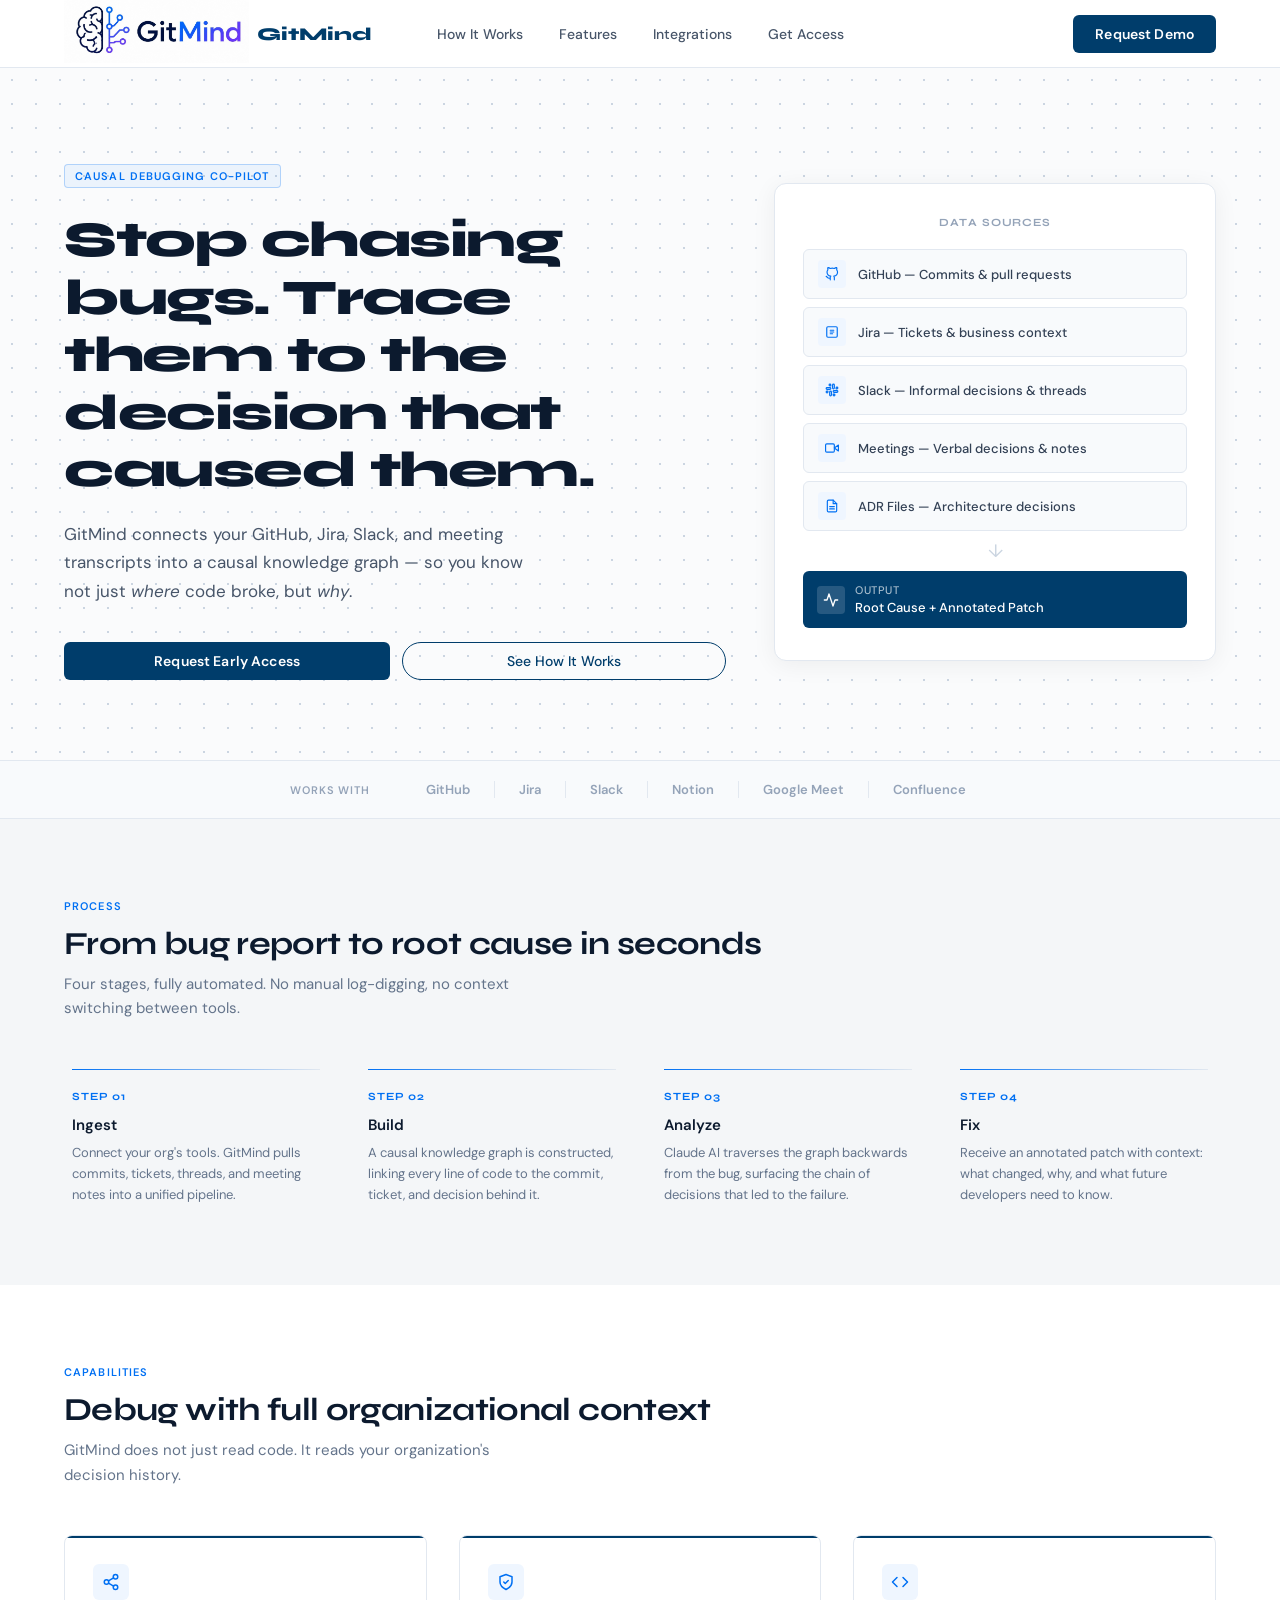
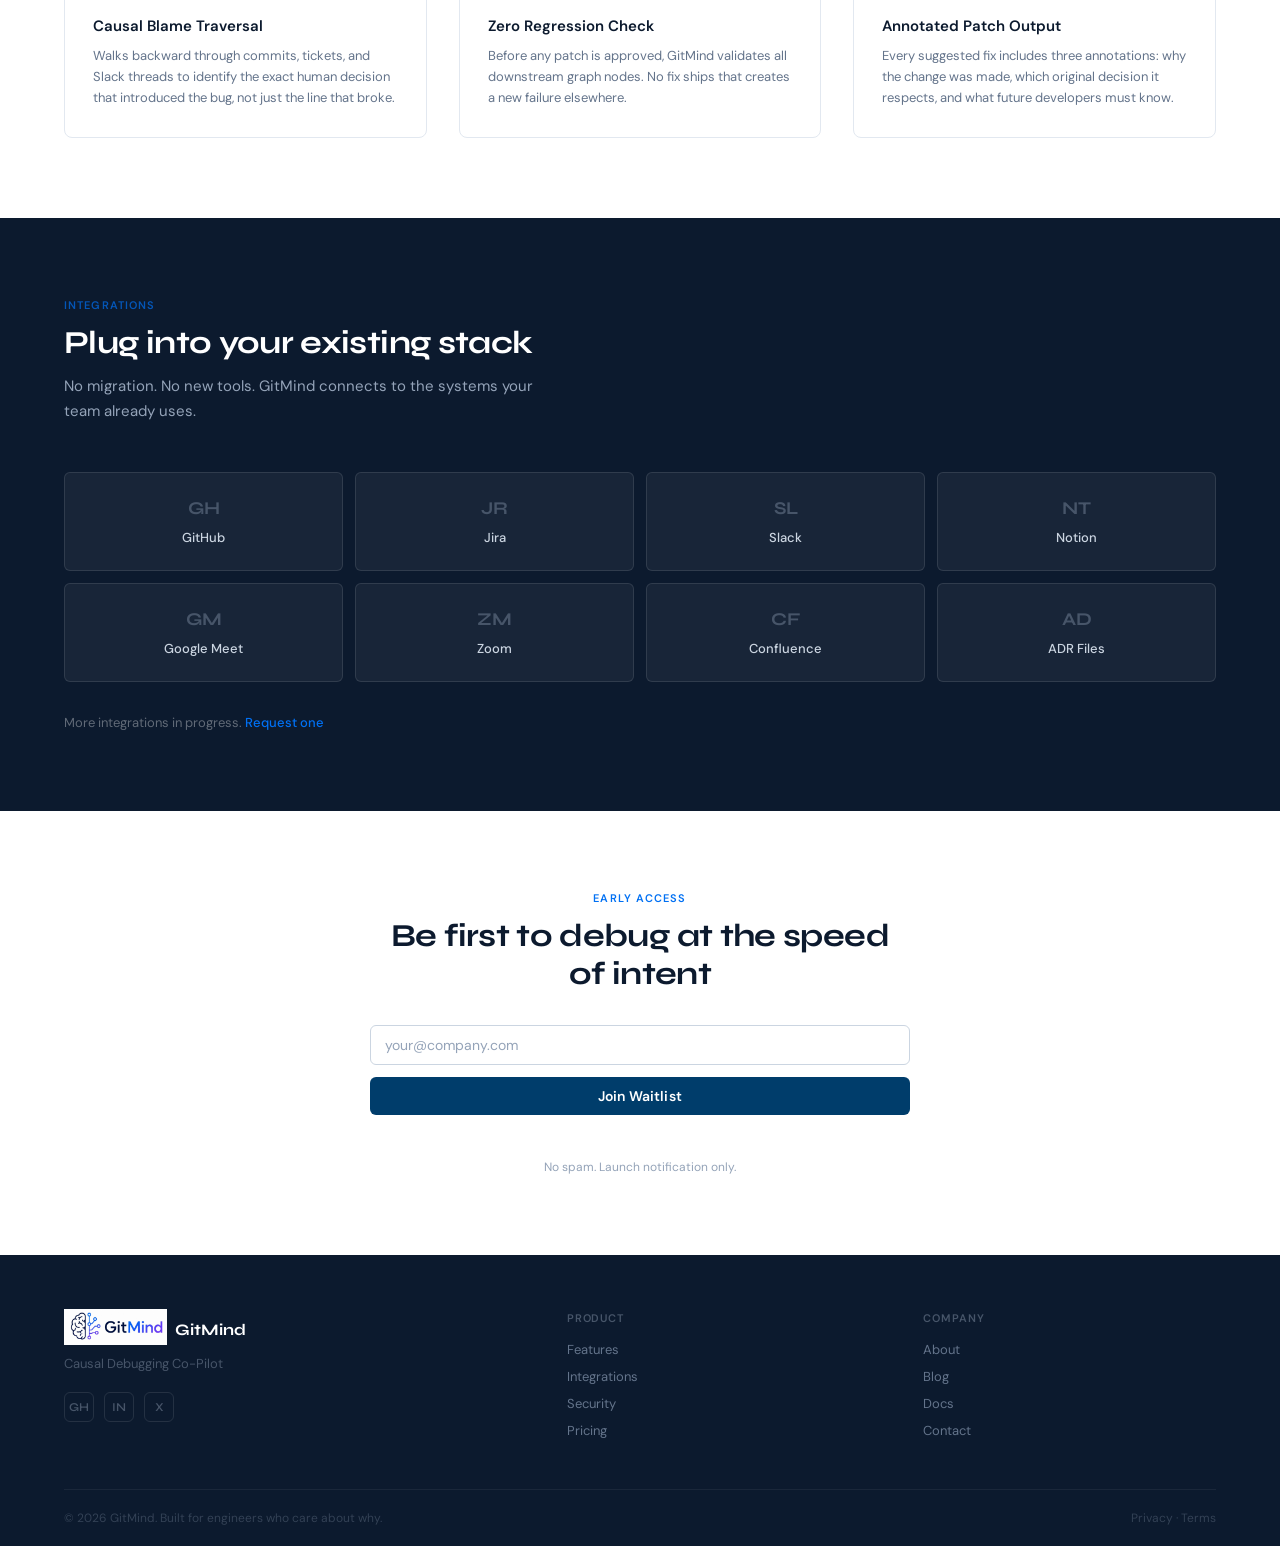
==== frontend/index.html @ b4ca3ef1 "Initial commit of new folder" ====
<!DOCTYPE html>
<html lang="en">
<head>
<meta charset="UTF-8">
<meta name="viewport" content="width=device-width, initial-scale=1.0">
<title>GitMind</title>
<link rel="icon" type="image/jpeg" href="assets/GitMind_favicon.jpeg">
<link rel="stylesheet" href="style.css">
</head>
<body>

<!-- NAVBAR -->
<div class="gm-nav">
  <div class="gm-nav-brand"><img src="assets/GitMind_logo.jpeg" class="gm-logo-img" alt="GitMind">GitMind</div>
  <ul class="gm-nav-links">
    <li><a href="#how-it-works">How It Works</a></li>
    <li><a href="#features">Features</a></li>
    <li><a href="#integrations">Integrations</a></li>
    <li><a href="#get-access">Get Access</a></li>
  </ul>
  <div class="gm-nav-cta">
    <a href="demo.html" class="gm-btn">Request Demo</a>
  </div>
</div>

<!-- HERO -->
<div class="gm-hero">
  <div class="gm-hero-grid">
    <div class="gm-hero-left">
      <div class="gm-tag">Causal Debugging Co-Pilot</div>
      <h1 class="gm-h1">Stop chasing bugs. Trace them to the decision that caused them.</h1>
      <p class="gm-hero-sub">GitMind connects your GitHub, Jira, Slack, and meeting transcripts into a causal knowledge graph &mdash; so you know not just <em>where</em> code broke, but <em>why</em>.</p>
      <div class="gm-hero-btn-row">
        <button class="gm-btn gm-hero-btn" id="heroAccessBtn">Request Early Access</button>
        <button class="gm-btn-outline gm-hero-btn" id="heroHiwBtn">See How It Works</button>
      </div>
    </div>
    <div class="gm-hero-right">
      <div class="gm-diagram">
        <div class="gm-diagram-title">Data Sources</div>
        <div class="gm-node"><div class="gm-node-dot">
          <svg width="14" height="14" viewBox="0 0 24 24" fill="none" stroke="#0070F3" stroke-width="2" stroke-linecap="round" stroke-linejoin="round"><path d="M9 19c-5 1.5-5-2.5-7-3m14 6v-3.87a3.37 3.37 0 0 0-.94-2.61c3.14-.35 6.44-1.54 6.44-7A5.44 5.44 0 0 0 20 4.77 5.07 5.07 0 0 0 19.91 1S18.73.65 16 2.48a13.38 13.38 0 0 0-7 0C6.27.65 5.09 1 5.09 1A5.07 5.07 0 0 0 5 4.77a5.44 5.44 0 0 0-1.5 3.78c0 5.42 3.3 6.61 6.44 7A3.37 3.37 0 0 0 9 18.13V22"/></svg>
        </div>GitHub &mdash; Commits &amp; pull requests</div>
        <div class="gm-node"><div class="gm-node-dot">
          <svg width="14" height="14" viewBox="0 0 24 24" fill="none" stroke="#0070F3" stroke-width="2" stroke-linecap="round" stroke-linejoin="round"><rect x="3" y="3" width="18" height="18" rx="2"/><path d="M9 9h6M9 12h6M9 15h4"/></svg>
        </div>Jira &mdash; Tickets &amp; business context</div>
        <div class="gm-node"><div class="gm-node-dot">
          <svg width="14" height="14" viewBox="0 0 24 24" fill="none" stroke="#0070F3" stroke-width="2" stroke-linecap="round" stroke-linejoin="round"><path d="M14.5 10c-.83 0-1.5-.67-1.5-1.5v-5c0-.83.67-1.5 1.5-1.5s1.5.67 1.5 1.5v5c0 .83-.67 1.5-1.5 1.5z"/><path d="M20.5 10H19V8.5c0-.83.67-1.5 1.5-1.5s1.5.67 1.5 1.5-.67 1.5-1.5 1.5z"/><path d="M9.5 14c.83 0 1.5.67 1.5 1.5v5c0 .83-.67 1.5-1.5 1.5S8 21.33 8 20.5v-5c0-.83.67-1.5 1.5-1.5z"/><path d="M3.5 14H5v1.5c0 .83-.67 1.5-1.5 1.5S2 16.33 2 15.5 2.67 14 3.5 14z"/><path d="M14 14.5c0-.83.67-1.5 1.5-1.5h5c.83 0 1.5.67 1.5 1.5s-.67 1.5-1.5 1.5h-5c-.83 0-1.5-.67-1.5-1.5z"/><path d="M15.5 19H14v1.5c0 .83.67 1.5 1.5 1.5s1.5-.67 1.5-1.5-.67-1.5-1.5-1.5z"/><path d="M10 9.5C10 8.67 9.33 8 8.5 8h-5C2.67 8 2 8.67 2 9.5S2.67 11 3.5 11h5c.83 0 1.5-.67 1.5-1.5z"/><path d="M8.5 5H10V3.5C10 2.67 9.33 2 8.5 2S7 2.67 7 3.5 7.67 5 8.5 5z"/></svg>
        </div>Slack &mdash; Informal decisions &amp; threads</div>
        <div class="gm-node"><div class="gm-node-dot">
          <svg width="14" height="14" viewBox="0 0 24 24" fill="none" stroke="#0070F3" stroke-width="2" stroke-linecap="round" stroke-linejoin="round"><polygon points="23 7 16 12 23 17 23 7"/><rect x="1" y="5" width="15" height="14" rx="2"/></svg>
        </div>Meetings &mdash; Verbal decisions &amp; notes</div>
        <div class="gm-node"><div class="gm-node-dot">
          <svg width="14" height="14" viewBox="0 0 24 24" fill="none" stroke="#0070F3" stroke-width="2" stroke-linecap="round" stroke-linejoin="round"><path d="M14 2H6a2 2 0 0 0-2 2v16a2 2 0 0 0 2 2h12a2 2 0 0 0 2-2V8z"/><polyline points="14 2 14 8 20 8"/><line x1="16" y1="13" x2="8" y2="13"/><line x1="16" y1="17" x2="8" y2="17"/></svg>
        </div>ADR Files &mdash; Architecture decisions</div>
        <div class="gm-diagram-arrow">&#8595;</div>
        <div class="gm-diagram-output">
          <div class="gm-output-icon-box">
            <svg width="16" height="16" viewBox="0 0 24 24" fill="none" stroke="#FFFFFF" stroke-width="2" stroke-linecap="round" stroke-linejoin="round"><polyline points="22 12 18 12 15 21 9 3 6 12 2 12"/></svg>
          </div>
          <div><div class="gm-output-sub">Output</div>Root Cause + Annotated Patch</div>
        </div>
      </div>
    </div>
  </div>
</div>

<!-- TRUST BAR -->
<div class="gm-trust">
  <span class="gm-trust-label">Works with</span>
  <span class="gm-trust-item">GitHub</span>
  <span class="gm-trust-item">Jira</span>
  <span class="gm-trust-item">Slack</span>
  <span class="gm-trust-item">Notion</span>
  <span class="gm-trust-item">Google Meet</span>
  <span class="gm-trust-item">Confluence</span>
</div>

<!-- HOW IT WORKS -->
<div id="how-it-works" class="gm-section gm-section-grey">
  <span class="gm-section-label">Process</span>
  <h2 class="gm-h2">From bug report to root cause in seconds</h2>
  <p class="gm-section-sub">Four stages, fully automated. No manual log-digging, no context switching between tools.</p>
  <div class="gm-steps-grid">
    <div class="gm-step-col">
      <div class="gm-step-line"></div>
      <div class="gm-step-num">STEP 01</div>
      <div class="gm-step-title">Ingest</div>
      <p class="gm-step-desc">Connect your org's tools. GitMind pulls commits, tickets, threads, and meeting notes into a unified pipeline.</p>
    </div>
    <div class="gm-step-col">
      <div class="gm-step-line"></div>
      <div class="gm-step-num">STEP 02</div>
      <div class="gm-step-title">Build</div>
      <p class="gm-step-desc">A causal knowledge graph is constructed, linking every line of code to the commit, ticket, and decision behind it.</p>
    </div>
    <div class="gm-step-col">
      <div class="gm-step-line"></div>
      <div class="gm-step-num">STEP 03</div>
      <div class="gm-step-title">Analyze</div>
      <p class="gm-step-desc">Claude AI traverses the graph backwards from the bug, surfacing the chain of decisions that led to the failure.</p>
    </div>
    <div class="gm-step-col">
      <div class="gm-step-line"></div>
      <div class="gm-step-num">STEP 04</div>
      <div class="gm-step-title">Fix</div>
      <p class="gm-step-desc">Receive an annotated patch with context: what changed, why, and what future developers need to know.</p>
    </div>
  </div>
</div>

<!-- FEATURES -->
<div id="features" class="gm-section">
  <span class="gm-section-label">Capabilities</span>
  <h2 class="gm-h2">Debug with full organizational context</h2>
  <p class="gm-section-sub">GitMind does not just read code. It reads your organization's decision history.</p>
  <div class="gm-features-grid">
    <div class="gm-card">
      <div class="gm-card-icon">
        <svg width="18" height="18" viewBox="0 0 24 24" fill="none" stroke="#0070F3" stroke-width="2" stroke-linecap="round" stroke-linejoin="round"><circle cx="18" cy="5" r="3"/><circle cx="6" cy="12" r="3"/><circle cx="18" cy="19" r="3"/><line x1="8.59" y1="13.51" x2="15.42" y2="17.49"/><line x1="15.41" y1="6.51" x2="8.59" y2="10.49"/></svg>
      </div>
      <div class="gm-card-title">Causal Blame Traversal</div>
      <p class="gm-card-desc">Walks backward through commits, tickets, and Slack threads to identify the exact human decision that introduced the bug, not just the line that broke.</p>
    </div>
    <div class="gm-card">
      <div class="gm-card-icon">
        <svg width="18" height="18" viewBox="0 0 24 24" fill="none" stroke="#0070F3" stroke-width="2" stroke-linecap="round" stroke-linejoin="round"><path d="M12 22s8-4 8-10V5l-8-3-8 3v7c0 6 8 10 8 10z"/><polyline points="9 12 11 14 15 10"/></svg>
      </div>
      <div class="gm-card-title">Zero Regression Check</div>
      <p class="gm-card-desc">Before any patch is approved, GitMind validates all downstream graph nodes. No fix ships that creates a new failure elsewhere.</p>
    </div>
    <div class="gm-card">
      <div class="gm-card-icon">
        <svg width="18" height="18" viewBox="0 0 24 24" fill="none" stroke="#0070F3" stroke-width="2" stroke-linecap="round" stroke-linejoin="round"><polyline points="16 18 22 12 16 6"/><polyline points="8 6 2 12 8 18"/></svg>
      </div>
      <div class="gm-card-title">Annotated Patch Output</div>
      <p class="gm-card-desc">Every suggested fix includes three annotations: why the change was made, which original decision it respects, and what future developers must know.</p>
    </div>
  </div>
</div>

<!-- INTEGRATIONS -->
<div id="integrations" class="gm-integrations">
  <span class="gm-integrations-label">Integrations</span>
  <h2 class="gm-integrations-h2">Plug into your existing stack</h2>
  <p class="gm-integrations-sub">No migration. No new tools. GitMind connects to the systems your team already uses.</p>
  <div class="gm-integrations-grid">
    <div class="gm-int-item"><div class="gm-int-abbr">GH</div>GitHub</div>
    <div class="gm-int-item"><div class="gm-int-abbr">JR</div>Jira</div>
    <div class="gm-int-item"><div class="gm-int-abbr">SL</div>Slack</div>
    <div class="gm-int-item"><div class="gm-int-abbr">NT</div>Notion</div>
    <div class="gm-int-item"><div class="gm-int-abbr">GM</div>Google Meet</div>
    <div class="gm-int-item"><div class="gm-int-abbr">ZM</div>Zoom</div>
    <div class="gm-int-item"><div class="gm-int-abbr">CF</div>Confluence</div>
    <div class="gm-int-item"><div class="gm-int-abbr">AD</div>ADR Files</div>
  </div>
  <p class="gm-integrations-more">More integrations in progress. <span class="gm-integrations-request">Request one</span></p>
</div>

<!-- WAITLIST -->
<div id="get-access" class="gm-section">
  <div class="gm-waitlist-wrap">
    <span class="gm-section-label gm-center">Early Access</span>
    <h2 class="gm-h2 gm-center gm-h2-waitlist">Be first to debug at the speed of intent</h2>

    <form id="waitlistForm" class="gm-waitlist-form" autocomplete="off">
      <input type="text" id="emailInput" class="gm-text-input" placeholder="your@company.com" aria-label="Work email address">
      <button type="submit" class="gm-btn gm-btn-full" id="joinBtn">Join Waitlist</button>
    </form>
    <div id="formMsg" class="gm-form-msg" role="status"></div>
    <p id="waitlistCount" class="gm-waitlist-count"></p>
    <p class="gm-no-spam">No spam. Launch notification only.</p>
  </div>
</div>

<!-- FOOTER -->
<div class="gm-footer">
  <div class="gm-footer-grid">
    <div>
      <div class="gm-footer-brand"><img src="assets/GitMind_logo.jpeg" class="gm-logo-img-sm" alt="GitMind">GitMind</div>
      <div class="gm-footer-tagline">Causal Debugging Co-Pilot</div>
      <div class="gm-footer-socials">
        <div class="gm-footer-social">GH</div>
        <div class="gm-footer-social">IN</div>
        <div class="gm-footer-social">X</div>
      </div>
    </div>
    <div>
      <div class="gm-footer-col-label">Product</div>
      <span class="gm-footer-link">Features</span>
      <span class="gm-footer-link">Integrations</span>
      <span class="gm-footer-link">Security</span>
      <span class="gm-footer-link">Pricing</span>
    </div>
    <div>
      <div class="gm-footer-col-label">Company</div>
      <span class="gm-footer-link">About</span>
      <span class="gm-footer-link">Blog</span>
      <span class="gm-footer-link">Docs</span>
      <span class="gm-footer-link">Contact</span>
    </div>
  </div>
  <div class="gm-footer-bottom">
    <span>&#169; 2026 GitMind. Built for engineers who care about why.</span>
    <span>Privacy &middot; Terms</span>
  </div>
</div>

<script src="config.js"></script>
<script src="app.js"></script>
</body>
</html>
---- frontend/style.css ----
@import url('https://fonts.googleapis.com/css2?family=DM+Sans:ital,wght@0,400;0,500;0,600;0,700;1,400&family=Syne:wght@700;800&family=JetBrains+Mono:wght@400;500&display=swap');

*, *::before, *::after { box-sizing: border-box; margin: 0; padding: 0; }
html { scroll-behavior: smooth; }
html, body { font-family: 'DM Sans', sans-serif; background: #FFFFFF; color: #0F172A; }

.gm-logo-img { height: 3.5em; vertical-align: middle; transform: translateY(-2px); }
.gm-logo-img-sm { height: 2.2em; vertical-align: middle; transform: translateY(-2px); }

/* Navbar */
.gm-nav {
position: fixed; top: 0; left: 0; right: 0; height: 68px;
background: rgba(255,255,255,0.97); backdrop-filter: blur(8px);
border-bottom: 1px solid #E2E8F0; z-index: 999;
display: flex; align-items: center; padding: 0 64px;
}
.gm-nav-brand {
font-family: 'Syne', sans-serif; font-size: 18px; font-weight: 800;
color: #003D6B; display: flex; align-items: center; gap: 8px;
}
.gm-nav-dot {
width: 8px; height: 8px; border-radius: 50%;
background: #0070F3; flex-shrink: 0;
}
.gm-nav-links {
position: absolute; left: 50%; transform: translateX(-50%);
display: flex; gap: 36px; list-style: none;
}
.gm-nav-links a {
color: #475569; font-size: 14px; font-weight: 500;
text-decoration: none; transition: color 0.15s; cursor: pointer;
}
.gm-nav-links a:hover { color: #003D6B; }
.gm-nav-cta { position: absolute; right: 64px; }
.gm-nav-badge {
font-size: 11px; font-weight: 600; letter-spacing: 0.06em; text-transform: uppercase;
color: #0070F3; border: 1px solid rgba(0,112,243,0.25); background: rgba(0,112,243,0.06);
border-radius: 4px; padding: 3px 8px; margin-left: 10px;
}

.gm-btn {
background: #003D6B; color: #FFFFFF; border: none; border-radius: 6px;
padding: 10px 22px; font-family: 'DM Sans', sans-serif;
font-size: 14px; font-weight: 600; cursor: pointer;
transition: background 0.15s, transform 0.15s; display: inline-block;
text-decoration: none; letter-spacing: 0.01em;
}
.gm-btn:hover { background: #002855; transform: translateY(-1px); }
.gm-btn-outline {
background: transparent; color: #003D6B; border: 1.5px solid #003D6B;
border-radius: 50px; padding: 9px 20px; font-family: 'DM Sans', sans-serif;
font-size: 14px; font-weight: 500; cursor: pointer;
transition: all 0.15s; display: inline-block;
}
.gm-btn-outline:hover { background: #003D6B; color: #FFFFFF; }
.gm-btn-full { width: 100%; text-align: center; }

/* Back button (demo page) */
.gm-back-btn {
  position: fixed; top: 14px; right: 64px; z-index: 1000;
  background: #003D6B; color: #FFFFFF; font-size: 14px; font-weight: 600;
  text-decoration: none; border: 2px solid #003D6B;
  border-radius: 8px; padding: 8px 22px;
  transition: all 0.15s; display: inline-flex; align-items: center;
  font-family: 'DM Sans', sans-serif;
  white-space: nowrap; box-shadow: 0 2px 8px rgba(0,61,107,0.2);
  letter-spacing: 0.01em;
}
.gm-back-btn:hover { background: #002855; border-color: #002855; transform: translateY(-1px); }

/* Text input (shared look) */
.gm-text-input, .stTextInput-like {
border: 1.5px solid #CBD5E1; border-radius: 6px;
padding: 10px 14px; font-family: 'DM Sans', sans-serif;
font-size: 14px; background: #FFFFFF;
color: #0F172A; transition: border-color 0.15s, box-shadow 0.15s;
outline: none;
}
.gm-text-input:focus {
border-color: #0070F3;
box-shadow: 0 0 0 3px rgba(0,112,243,0.12);
}
.gm-text-input::placeholder { color: #94A3B8; }

/* Tag */
.gm-tag {
display: inline-block; font-size: 11px; font-weight: 600;
letter-spacing: 0.1em; text-transform: uppercase; color: #0070F3;
border: 1px solid rgba(0,112,243,0.25); background: rgba(0,112,243,0.06);
border-radius: 4px; padding: 4px 10px; margin-bottom: 24px;
}

/* Hero */
.gm-hero {
background-color: #FAFBFC;
background-image: radial-gradient(circle, #CBD5E1 0.8px, transparent 0.8px);
background-size: 24px 24px;
padding: 96px 64px 80px; margin-top: 68px; border-bottom: 1px solid #E2E8F0;
}
.gm-hero-grid {
  display: flex; gap: 48px; align-items: center;
}
.gm-hero-left { flex: 1.2; min-width: 0; }
.gm-hero-right { flex: 0.8; min-width: 0; }
.gm-h1 {
font-family: 'Syne', sans-serif; font-size: 50px; font-weight: 800;
color: #0C1A2E; line-height: 1.15; letter-spacing: -0.03em; margin-bottom: 20px;
max-width: 560px;
}
.gm-hero-sub {
font-size: 17px; font-weight: 400; color: #475569; line-height: 1.7;
max-width: 480px; margin-bottom: 36px;
}
.gm-hero-btn-row { display: flex; gap: 12px; }
.gm-hero-btn { flex: 1; text-align: center; }

/* Diagram */
.gm-diagram {
background: #FFFFFF; border: 1px solid #E2E8F0; border-radius: 12px;
padding: 32px 28px; box-shadow: 0 4px 24px rgba(0,0,0,0.06);
}
.gm-diagram-title {
font-family: 'Syne', sans-serif; font-size: 11px; font-weight: 700;
color: #94A3B8; letter-spacing: 0.08em; text-transform: uppercase;
margin-bottom: 20px; text-align: center;
}
.gm-node {
display: flex; align-items: center; gap: 12px; padding: 10px 14px;
background: #F8FAFC; border: 1px solid #E2E8F0; border-radius: 6px;
font-size: 13px; font-weight: 500; color: #334155; margin-bottom: 8px;
}
.gm-node-dot {
width: 28px; height: 28px; background: #EFF6FF; border-radius: 4px;
flex-shrink: 0; display: flex; align-items: center;
justify-content: center; font-size: 11px; font-weight: 700;
color: #0070F3; font-family: 'Syne', sans-serif;
}
.gm-diagram-arrow {
text-align: center; color: #CBD5E1; font-size: 18px; margin: 8px 0;
}
.gm-diagram-output {
background: #003D6B; color: #FFFFFF; border-radius: 6px;
padding: 12px 14px; display: flex; align-items: center; gap: 10px;
font-size: 13px; font-weight: 500; margin-top: 4px;
}
.gm-output-icon-box {
  width:28px;height:28px;background:rgba(255,255,255,0.15);border-radius:4px;
  display:flex;align-items:center;justify-content:center;flex-shrink:0;
}
.gm-output-sub {
opacity: 0.65; font-size: 11px; letter-spacing: 0.04em;
text-transform: uppercase; margin-bottom: 2px;
}

/* Trust bar */
.gm-trust {
background: #F8FAFC; border-bottom: 1px solid #E2E8F0;
padding: 20px 64px; display: flex; align-items: center;
justify-content: center; gap: 0;
}
.gm-trust-label {
font-size: 11px; color: #94A3B8; font-weight: 600;
letter-spacing: 0.08em; text-transform: uppercase;
margin-right: 32px; white-space: nowrap;
}
.gm-trust-item {
font-size: 13px; font-weight: 600; color: #94A3B8;
padding: 0 24px; border-right: 1px solid #E2E8F0;
}
.gm-trust-item:last-child { border-right: none; }

/* Sections */
.gm-section { background: #FFFFFF; padding: 80px 64px; }
.gm-section-grey { background: #F4F6F8; }
.gm-section-label {
font-size: 11px; font-weight: 600; letter-spacing: 0.1em;
text-transform: uppercase; color: #0070F3; margin-bottom: 12px; display: block;
}
.gm-h2 {
font-family: 'Syne', sans-serif; font-size: 32px; font-weight: 700;
color: #0C1A2E; letter-spacing: -0.02em; line-height: 1.2; margin-bottom: 8px;
}
.gm-section-sub {
font-size: 15px; color: #64748B; line-height: 1.65; max-width: 480px; margin-bottom: 48px;
}
.gm-center { text-align: center; display: block; }
.gm-h2-waitlist { text-align: center; margin-bottom: 32px; }

/* Steps */
.gm-steps-grid {
  display: grid; grid-template-columns: repeat(4, 1fr); gap: 32px;
}
.gm-step-col { padding: 0 8px; }
.gm-step-line {
width: 100%; height: 1px;
background: linear-gradient(to right, #0070F3, #E2E8F0);
margin-bottom: 20px;
}
.gm-step-num {
font-family: 'Syne', sans-serif; font-size: 11px; font-weight: 700;
color: #0070F3; letter-spacing: 0.08em; margin-bottom: 12px;
}
.gm-step-title { font-size: 15px; font-weight: 600; color: #0C1A2E; margin-bottom: 8px; }
.gm-step-desc { font-size: 13px; color: #64748B; line-height: 1.6; }

/* Feature cards */
.gm-features-grid {
  display: grid; grid-template-columns: repeat(3, 1fr); gap: 32px;
}
.gm-card {
background: #FFFFFF; border: 1px solid #E2E8F0; border-radius: 8px;
padding: 28px; position: relative; overflow: hidden;
transition: box-shadow 0.2s, border-color 0.2s; height: 100%;
}
.gm-card::before {
content: ''; position: absolute; top: 0; left: 0; right: 0;
height: 2px; background: #003D6B; transition: background 0.2s;
}
.gm-card:hover { box-shadow: 0 8px 24px rgba(0,0,0,0.08); border-color: #CBD5E1; }
.gm-card:hover::before { background: #0070F3; }
.gm-card-icon {
width: 36px; height: 36px; background: #EFF6FF; border-radius: 6px;
display: flex; align-items: center; justify-content: center;
margin-bottom: 16px;
}
.gm-card-title { font-size: 15px; font-weight: 600; color: #0C1A2E; margin-bottom: 10px; }
.gm-card-desc { font-size: 13px; color: #64748B; line-height: 1.6; }

/* Integrations */
.gm-integrations { background: #0C1A2E; padding: 80px 64px; text-align: left; }
.gm-integrations-label {
font-size:11px;font-weight:600;letter-spacing:0.1em;text-transform:uppercase;
color:rgba(0,112,243,0.7);margin-bottom:12px;display:block;font-family:'DM Sans',sans-serif;
}
.gm-integrations-h2 {
font-family:'Syne',sans-serif;font-size:32px;font-weight:700;color:#FFFFFF;
letter-spacing:-0.02em;line-height:1.2;margin-bottom:12px;
}
.gm-integrations-sub {
font-size:15px;color:#94A3B8;max-width:480px;line-height:1.65;margin-bottom:48px;
font-family:'DM Sans',sans-serif;
}
.gm-integrations-grid {
display:grid;grid-template-columns:repeat(4,1fr);gap:12px;margin-bottom:32px;
}
.gm-int-item {
background:rgba(255,255,255,0.05);border:1px solid rgba(255,255,255,0.1);
border-radius:6px;padding:24px 12px;text-align:center;font-family:'DM Sans',sans-serif;
font-size:13px;font-weight:500;color:#CBD5E1;
}
.gm-int-abbr {
font-size:18px;font-family:'Syne',sans-serif;font-weight:700;color:#475569;
margin-bottom:10px;
}
.gm-integrations-more {
font-size:13px;color:rgba(255,255,255,0.35);font-family:'DM Sans',sans-serif;
}
.gm-integrations-request { color:#0070F3;cursor:pointer;font-weight:500; }

/* Waitlist */
.gm-waitlist-wrap { max-width: 540px; margin: 0 auto; text-align: center; }
.gm-waitlist-form { display: flex; flex-direction: column; gap: 12px; text-align: left; }
.gm-waitlist-count {
font-size: 12px; color: #94A3B8; text-align: center; margin-top: 12px;
}
.gm-form-msg { font-size: 13px; margin-top: 10px; text-align: center; min-height: 18px; }
.gm-form-msg.error { color: #DC2626; }
.gm-form-msg.warning { color: #B45309; }
.gm-form-msg.success { color: #15803D; }
.gm-no-spam {
font-size: 12px; color: #94A3B8; text-align: center; margin-top: 16px;
font-family: 'DM Sans', sans-serif;
}

/* Footer */
.gm-footer { background: #0C1A2E; padding: 56px 64px 0; }
.gm-footer-grid {
display: grid; grid-template-columns: 1.5fr 1fr 1fr;
gap: 64px; padding-bottom: 40px;
}
.gm-footer-brand {
font-family: 'Syne', sans-serif; font-size: 16px; font-weight: 700;
color: #FFFFFF; display: flex; align-items: center; gap: 8px; margin-bottom: 8px;
}
.gm-footer-tagline { font-size: 13px; color: #475569; }
.gm-footer-col-label {
font-size: 11px; font-weight: 600; letter-spacing: 0.08em;
text-transform: uppercase; color: #475569; margin-bottom: 16px;
}
.gm-footer-link {
display: block; font-size: 13px; color: #64748B;
margin-bottom: 10px; transition: color 0.15s; text-decoration: none; cursor: pointer;
}
.gm-footer-link:hover { color: #FFFFFF; }
.gm-footer-socials { display: flex; gap: 10px; margin-top: 20px; }
.gm-footer-social {
width: 30px; height: 30px; border-radius: 6px;
border: 1px solid rgba(255,255,255,0.1);
display: flex; align-items: center; justify-content: center;
font-size: 12px; font-weight: 600; color: #475569;
cursor: pointer; transition: border-color 0.15s, color 0.15s;
font-family: 'Syne', sans-serif;
}
.gm-footer-social:hover { border-color: rgba(255,255,255,0.3); color: #FFFFFF; }
.gm-footer-bottom {
border-top: 1px solid rgba(255,255,255,0.06); padding: 20px 0;
display: flex; justify-content: space-between; align-items: center;
font-size: 12px; color: #334155;
}

@media (max-width: 768px) {
.gm-nav { padding: 0 24px; }
.gm-nav-links { display: none; }
.gm-hero { padding: 88px 24px 60px; }
.gm-hero-grid { flex-direction: column; }
.gm-h1 { font-size: 34px; }
.gm-trust { flex-direction: column; gap: 16px; padding: 20px 24px; }
.gm-trust-label { margin-right: 0; }
.gm-footer { padding: 40px 24px 0; }
.gm-footer-grid { grid-template-columns: 1fr; gap: 32px; }
.gm-steps-grid { grid-template-columns: 1fr 1fr; }
.gm-features-grid { grid-template-columns: 1fr; }
.gm-back-btn { right: 20px !important; top: 16px !important; padding: 6px 14px !important; font-size: 13px !important; }
}

/* ============================================================
   DEMO PAGE (req_demo) — mirrors req_demo.py CSS exactly
   ============================================================ */
.dm-hero {
  background-color: #FAFBFC;
  background-image: radial-gradient(circle, #CBD5E1 0.8px, transparent 0.8px);
  background-size: 24px 24px;
  padding: 96px 64px 64px; margin-top: 68px; border-bottom: 1px solid #E2E8F0;
}
.dm-hero-tag {
  display: inline-block; font-size: 11px; font-weight: 600;
  letter-spacing: 0.1em; text-transform: uppercase; color: #0070F3;
  border: 1px solid rgba(0,112,243,0.25); background: rgba(0,112,243,0.06);
  border-radius: 4px; padding: 4px 10px; margin-bottom: 20px;
}
.dm-hero-h1 {
  font-family: 'Syne', sans-serif; font-size: 40px; font-weight: 800;
  color: #0C1A2E; line-height: 1.15; letter-spacing: -0.03em; margin-bottom: 16px;
}
.dm-hero-sub {
  font-size: 16px; font-weight: 400; color: #64748B; line-height: 1.7; margin-bottom: 0;
  max-width: 720px;
}

.dm-workspace { padding: 48px 64px; background: #FFFFFF; }
.dm-section-label {
  font-size: 11px; font-weight: 600; letter-spacing: 0.1em;
  text-transform: uppercase; color: #0070F3; margin-bottom: 8px; display: block;
}
.dm-h2 {
  font-family: 'Syne', sans-serif; font-size: 28px; font-weight: 700;
  color: #0C1A2E; letter-spacing: -0.02em; line-height: 1.2; margin-bottom: 6px;
}
.dm-sub {
  font-size: 15px; color: #64748B; line-height: 1.65; margin-bottom: 32px;
}

.dm-panel {
  background: #FFFFFF; border: 1px solid #E2E8F0; border-radius: 8px;
  overflow: hidden; height: 100%;
}
.dm-panel-header {
  padding: 16px 20px; border-bottom: 1px solid #E2E8F0;
  display: flex; align-items: center; gap: 10px; background: #F8FAFC;
}
.dm-panel-icon {
  width: 28px; height: 28px; border-radius: 6px; background: #EFF6FF;
  display: flex; align-items: center; justify-content: center; flex-shrink: 0;
}
.dm-panel-title {
  font-family: 'Syne', sans-serif; font-size: 13px; font-weight: 700;
  color: #0C1A2E; letter-spacing: 0.01em;
}
.dm-panel-body { padding: 20px; }

.dm-input-row {
  display: flex; gap: 12px; align-items: flex-end; margin-bottom: 20px; flex-wrap: wrap;
}
.dm-input-row .gm-text-input { flex: 1; min-width: 240px; }
.dm-analyze-btn { height: 42px; padding: 0 28px; white-space: nowrap; }

.dm-code {
  background: #F8FAFC; border: 1px solid #E2E8F0; border-radius: 0 0 8px 8px;
  padding: 16px 20px; font-family: 'JetBrains Mono', monospace; font-size: 12.5px;
  color: #0F172A; white-space: pre; overflow-x: auto; line-height: 1.7;
  width: 100%; border-top: none; resize: vertical; min-height: 260px;
  outline: none;
}
.dm-code:focus { box-shadow: 0 0 0 2px rgba(0,112,243,0.2) inset; }

.dm-trace {
  border: 1px solid #E2E8F0; border-radius: 8px; overflow: hidden; margin-bottom: 16px;
  transition: box-shadow 0.2s, border-color 0.2s;
}
.dm-trace:hover { box-shadow: 0 4px 16px rgba(0,0,0,0.06); border-color: #CBD5E1; }
.dm-trace-header {
  padding: 12px 16px; display: flex; align-items: center; gap: 10px; background: #F8FAFC;
  border-bottom: 1px solid #E2E8F0;
}
.dm-trace-sev {
  font-size: 10px; font-weight: 700; letter-spacing: 0.08em; text-transform: uppercase;
  border-radius: 4px; padding: 3px 8px;
}
.dm-trace-type { font-size: 14px; font-weight: 600; color: #0C1A2E; }
.dm-trace-body { padding: 16px; }
.dm-trace-row { display: flex; gap: 8px; margin-bottom: 10px; align-items: flex-start; }
.dm-trace-key {
  font-size: 12px; font-weight: 600; color: #64748B; min-width: 80px; flex-shrink: 0;
  padding-top: 1px;
}
.dm-trace-val {
  font-size: 13px; color: #0F172A; line-height: 1.55; font-family: 'DM Sans', sans-serif;
}
.dm-trace-file {
  font-family: 'JetBrains Mono', monospace; font-size: 12px; color: #0070F3;
  background: rgba(0,112,243,0.06); border-radius: 4px; padding: 2px 6px;
}
.dm-trace-fix {
  margin-top: 12px; padding: 12px 16px; background: rgba(0,61,107,0.04);
  border: 1px solid rgba(0,61,107,0.12); border-radius: 6px;
  border-left: 3px solid #003D6B;
}
.dm-trace-fix-label {
  font-size: 11px; font-weight: 700; letter-spacing: 0.06em; text-transform: uppercase;
  color: #003D6B; margin-bottom: 6px;
}
.dm-trace-fix-text {
  font-size: 12.5px; color: #334155; font-family: 'JetBrains Mono', monospace; line-height: 1.55;
}

.dm-timeline { position: relative; padding-left: 24px; }
.dm-timeline::before {
  content: ''; position: absolute; left: 7px; top: 6px; bottom: 0;
  width: 2px; background: linear-gradient(to bottom, #0070F3, #E2E8F0);
}
.dm-tl-item { position: relative; margin-bottom: 24px; }
.dm-tl-dot {
  position: absolute; left: -24px; top: 4px; width: 10px; height: 10px;
  border-radius: 50%; background: #FFFFFF; border: 2px solid #0070F3;
  box-shadow: 0 0 0 3px rgba(0,112,243,0.12);
}
.dm-tl-sha {
  font-family: 'JetBrains Mono', monospace; font-size: 11px; color: #0070F3;
  background: rgba(0,112,243,0.08); border-radius: 4px; padding: 2px 6px;
  display: inline-block; margin-bottom: 5px;
}
.dm-tl-msg { font-size: 13px; font-weight: 500; color: #0F172A; line-height: 1.4; margin-bottom: 4px; }
.dm-tl-meta { font-size: 11px; color: #94A3B8; }

.dm-empty { text-align: center; padding: 48px 24px; }
.dm-empty-icon {
  width: 48px; height: 48px; border-radius: 12px; background: #F1F5F9;
  display: flex; align-items: center; justify-content: center;
  margin: 0 auto 16px; font-size: 20px;
}
.dm-empty-title { font-size: 15px; font-weight: 600; color: #0C1A2E; margin-bottom: 6px; }
.dm-empty-desc { font-size: 13px; color: #64748B; line-height: 1.55; }

.dm-chips { display: flex; gap: 8px; flex-wrap: wrap; margin-top: 20px; }
.dm-chip {
  font-size: 12px; font-weight: 500; color: #0070F3;
  background: rgba(0,112,243,0.06); border: 1px solid rgba(0,112,243,0.2);
  border-radius: 50px; padding: 5px 12px; display: inline-flex; align-items: center; gap: 5px;
}
.dm-chip::before { content: '●'; font-size: 8px; }

.dm-loading { text-align: center; padding: 60px 24px; }
.dm-spinner {
  width: 32px; height: 32px; border: 3px solid #E2E8F0; border-top-color: #0070F3;
  border-radius: 50%; animation: spin 0.9s linear infinite; margin: 0 auto 20px;
}
@keyframes spin { to { transform: rotate(360deg); } }
.dm-loading-text {
  font-size: 14px; color: #64748B; font-family: 'DM Sans', sans-serif;
  animation: blink 1.4s ease-in-out infinite;
}
@keyframes blink { 0%,100%{opacity:1} 50%{opacity:0.4} }

.dm-cta { background: #001F3F; padding: 80px 64px; text-align: center; }
.dm-cta-label {
  font-size:11px; font-weight:600; letter-spacing:0.1em; text-transform:uppercase;
  color:rgba(0,112,243,0.8); margin-bottom:12px;
}
.dm-cta-h2 {
  font-family: 'Syne', sans-serif; font-size: 32px; font-weight: 800;
  color: #FFFFFF; letter-spacing: -0.02em; margin-bottom: 14px;
}
.dm-cta-sub { font-size: 16px; color: rgba(255,255,255,0.6); margin-bottom: 32px; line-height: 1.65; max-width: 560px; margin-left:auto; margin-right:auto; }
.dm-cta-btn {
  background: #0070F3; color: #FFFFFF; border: none; border-radius: 50px;
  padding: 14px 36px; font-family: 'DM Sans', sans-serif;
  font-size: 15px; font-weight: 600; cursor: pointer;
  transition: background 0.15s, transform 0.15s; display: inline-block;
  text-decoration: none;
}
.dm-cta-btn:hover { background: #005BB5; transform: translateY(-2px); }

.dm-three-col {
  display: grid; grid-template-columns: 1fr 2fr 1fr; gap: 24px; align-items: start;
}

.dm-status-box {
  border-radius: 8px; padding: 12px 14px; margin-bottom: 16px;
}
.dm-status-connected { background:#F0FDF4; border:1px solid #BBF7D0; }
.dm-status-waiting { background:#F8FAFC; border:1px solid #E2E8F0; }
.dm-status-label-connected {
  font-size:11px;font-weight:700;color:#15803D;letter-spacing:0.06em;text-transform:uppercase;margin-bottom:4px;
}
.dm-status-label-waiting {
  font-size:11px;font-weight:700;color:#94A3B8;letter-spacing:0.06em;text-transform:uppercase;margin-bottom:4px;
}
.dm-status-repo { font-family:'JetBrains Mono',monospace; font-size:12px; color:#0F172A; word-break:break-all; }
.dm-status-empty { font-size:13px; color:#94A3B8; }

.dm-stats-grid { display:grid; grid-template-columns:1fr 1fr; gap:8px; }
.dm-stat-box { background:#F8FAFC; border:1px solid #E2E8F0; border-radius:8px; padding:12px; text-align:center; }
.dm-stat-num { font-family:'Syne',sans-serif; font-size:22px; font-weight:700; }
.dm-stat-label { font-size:11px; color:#64748B; margin-top:2px; }
.dm-stat-empty { background:#F8FAFC; border:1px solid #E2E8F0; border-radius:8px; padding:16px; text-align:center; font-size:13px; color:#94A3B8; font-style:italic; }

.dm-sidehead {
  margin-top:24px; font-size:12px; font-weight:600; color:#64748B;
  text-transform:uppercase; letter-spacing:0.06em; margin-bottom:10px;
}
.dm-sidehead-first { font-size:12px; font-weight:600; color:#64748B; text-transform:uppercase; letter-spacing:0.06em; margin-bottom:10px; }

.dm-banner-info {
  background: rgba(0,112,243,0.06); border: 1px solid rgba(0,112,243,0.25);
  color: #0C4A8C; border-radius: 6px; padding: 10px 14px; font-size: 13px; margin-bottom: 16px;
}
.dm-banner-error {
  background: #FEF2F2; border: 1px solid #FCA5A5; color: #B91C1C;
  border-radius: 6px; padding: 10px 14px; font-size: 13px; margin-bottom: 16px;
}

@media (max-width: 1024px) {
  .dm-hero { padding: 88px 32px 48px; }
  .dm-workspace { padding: 40px 32px; }
  .dm-cta { padding: 64px 32px; }
  .dm-three-col { grid-template-columns: 1fr; }
}
@media (max-width: 768px) {
  .dm-hero { padding: 88px 20px 40px; }
  .dm-hero-h1 { font-size: 28px; }
  .dm-workspace { padding: 32px 20px; }
  .dm-cta { padding: 48px 20px; }
  .dm-cta-h2 { font-size: 24px; }
}
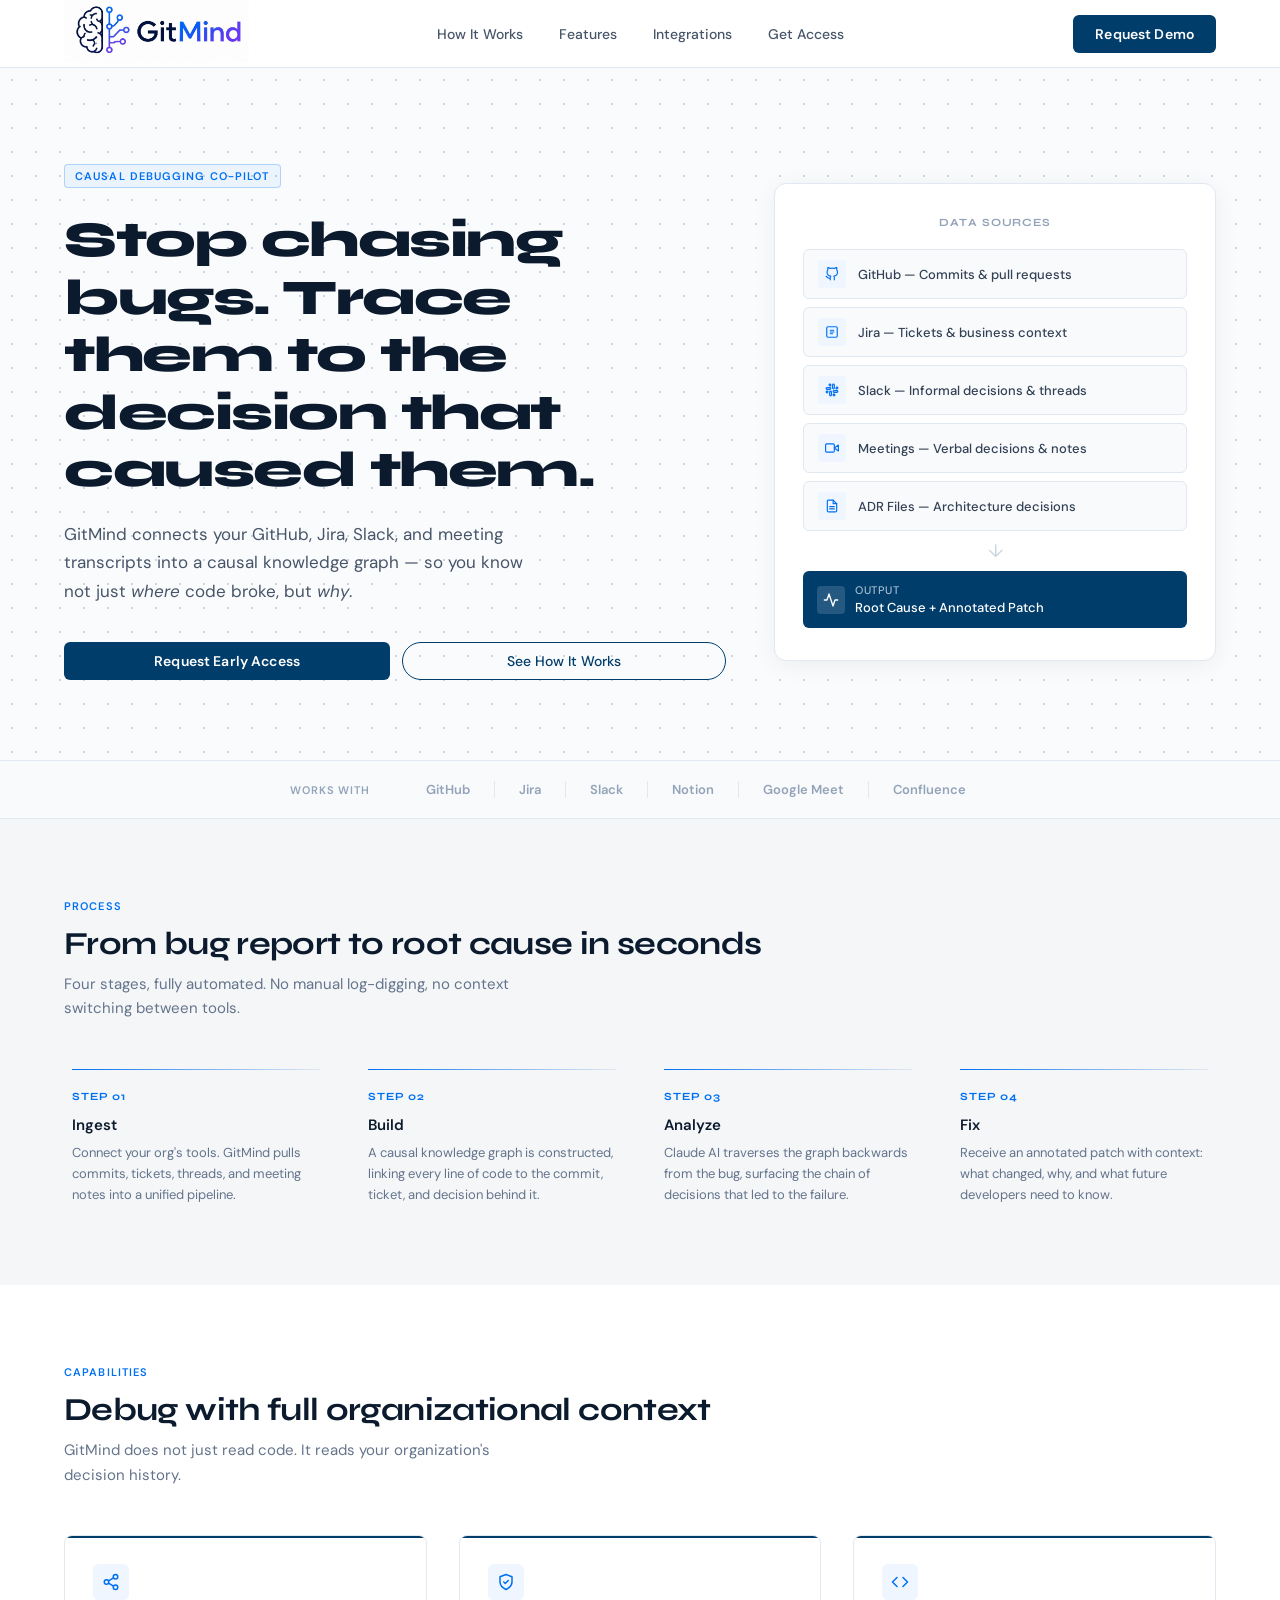
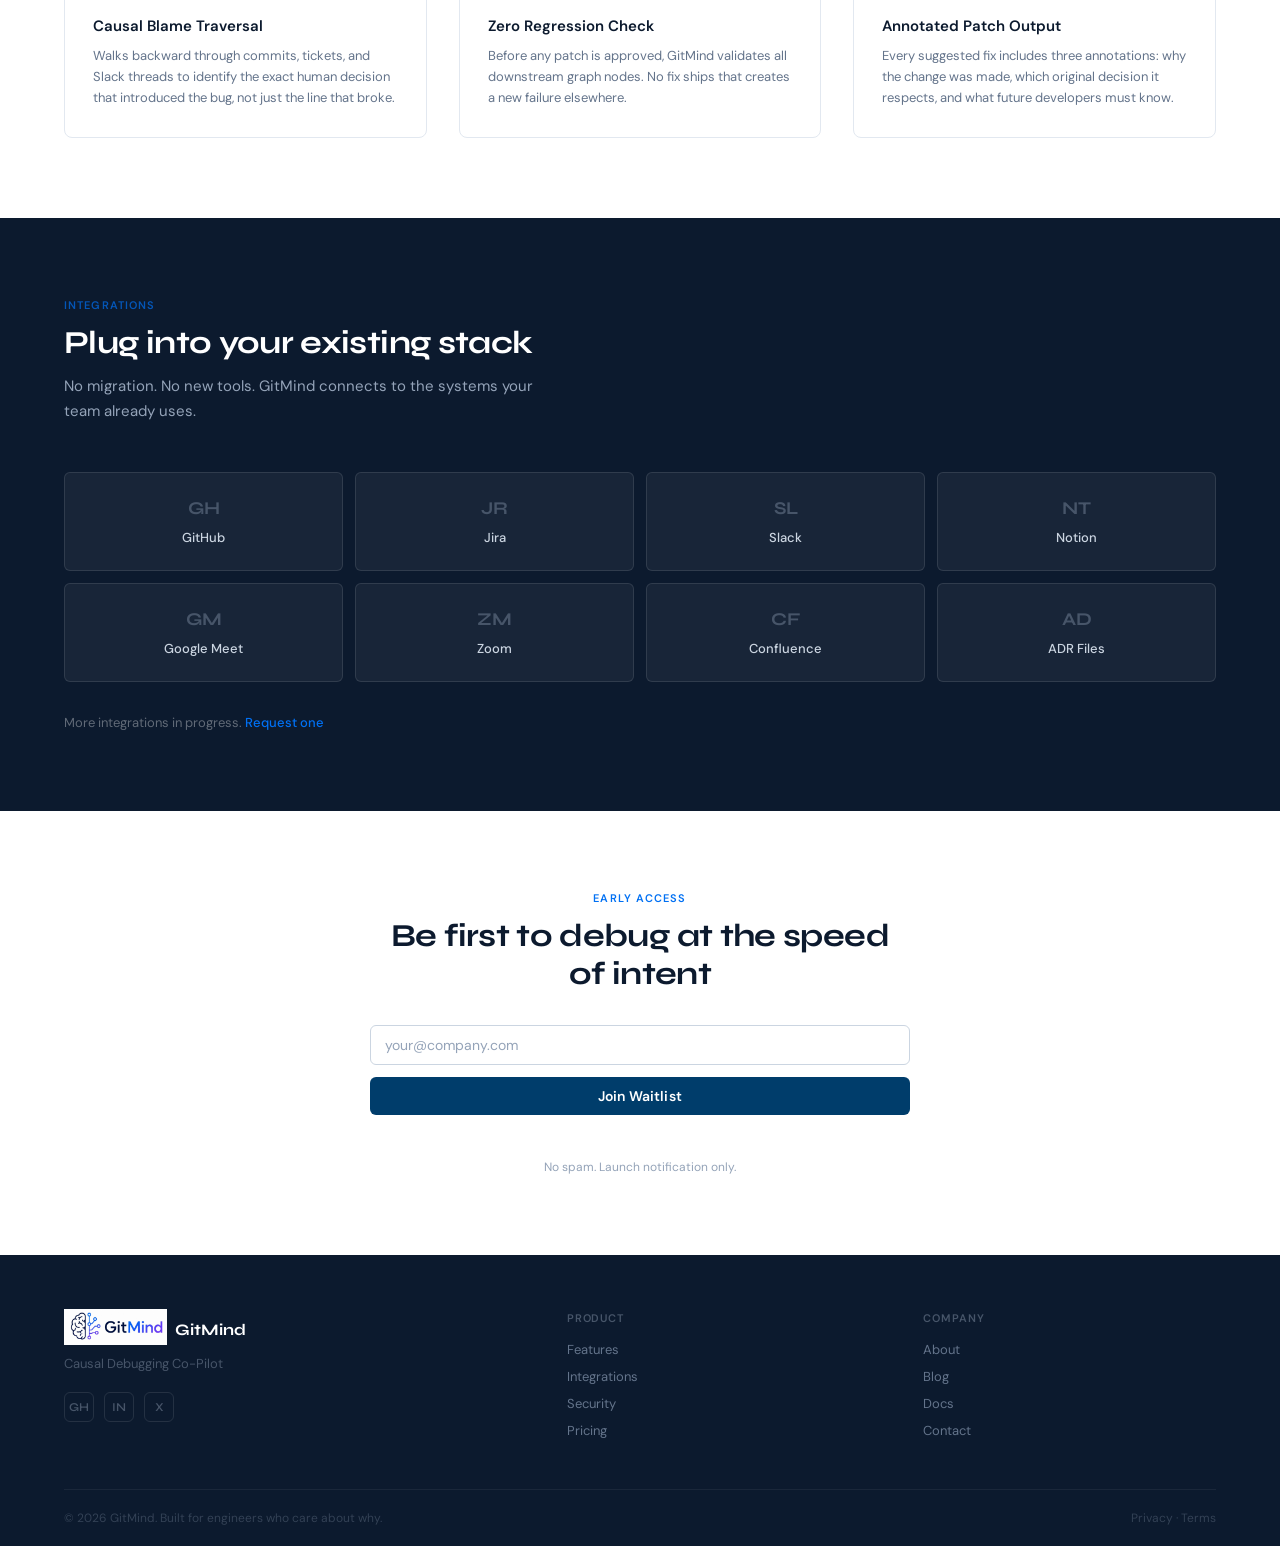
==== commit cb3eee0e: "Fix navbar brand div structure in index.html" ====
--- a/frontend/index.html
+++ b/frontend/index.html
@@ -11,7 +11,7 @@
 
 <!-- NAVBAR -->
 <div class="gm-nav">
-  <div class="gm-nav-brand"><img src="assets/GitMind_logo.jpeg" class="gm-logo-img" alt="GitMind">GitMind</div>
+  <div class="gm-nav-brand"><img src="assets/GitMind_logo.jpeg" class="gm-logo-img" alt="GitMind"></div>
   <ul class="gm-nav-links">
     <li><a href="#how-it-works">How It Works</a></li>
     <li><a href="#features">Features</a></li>
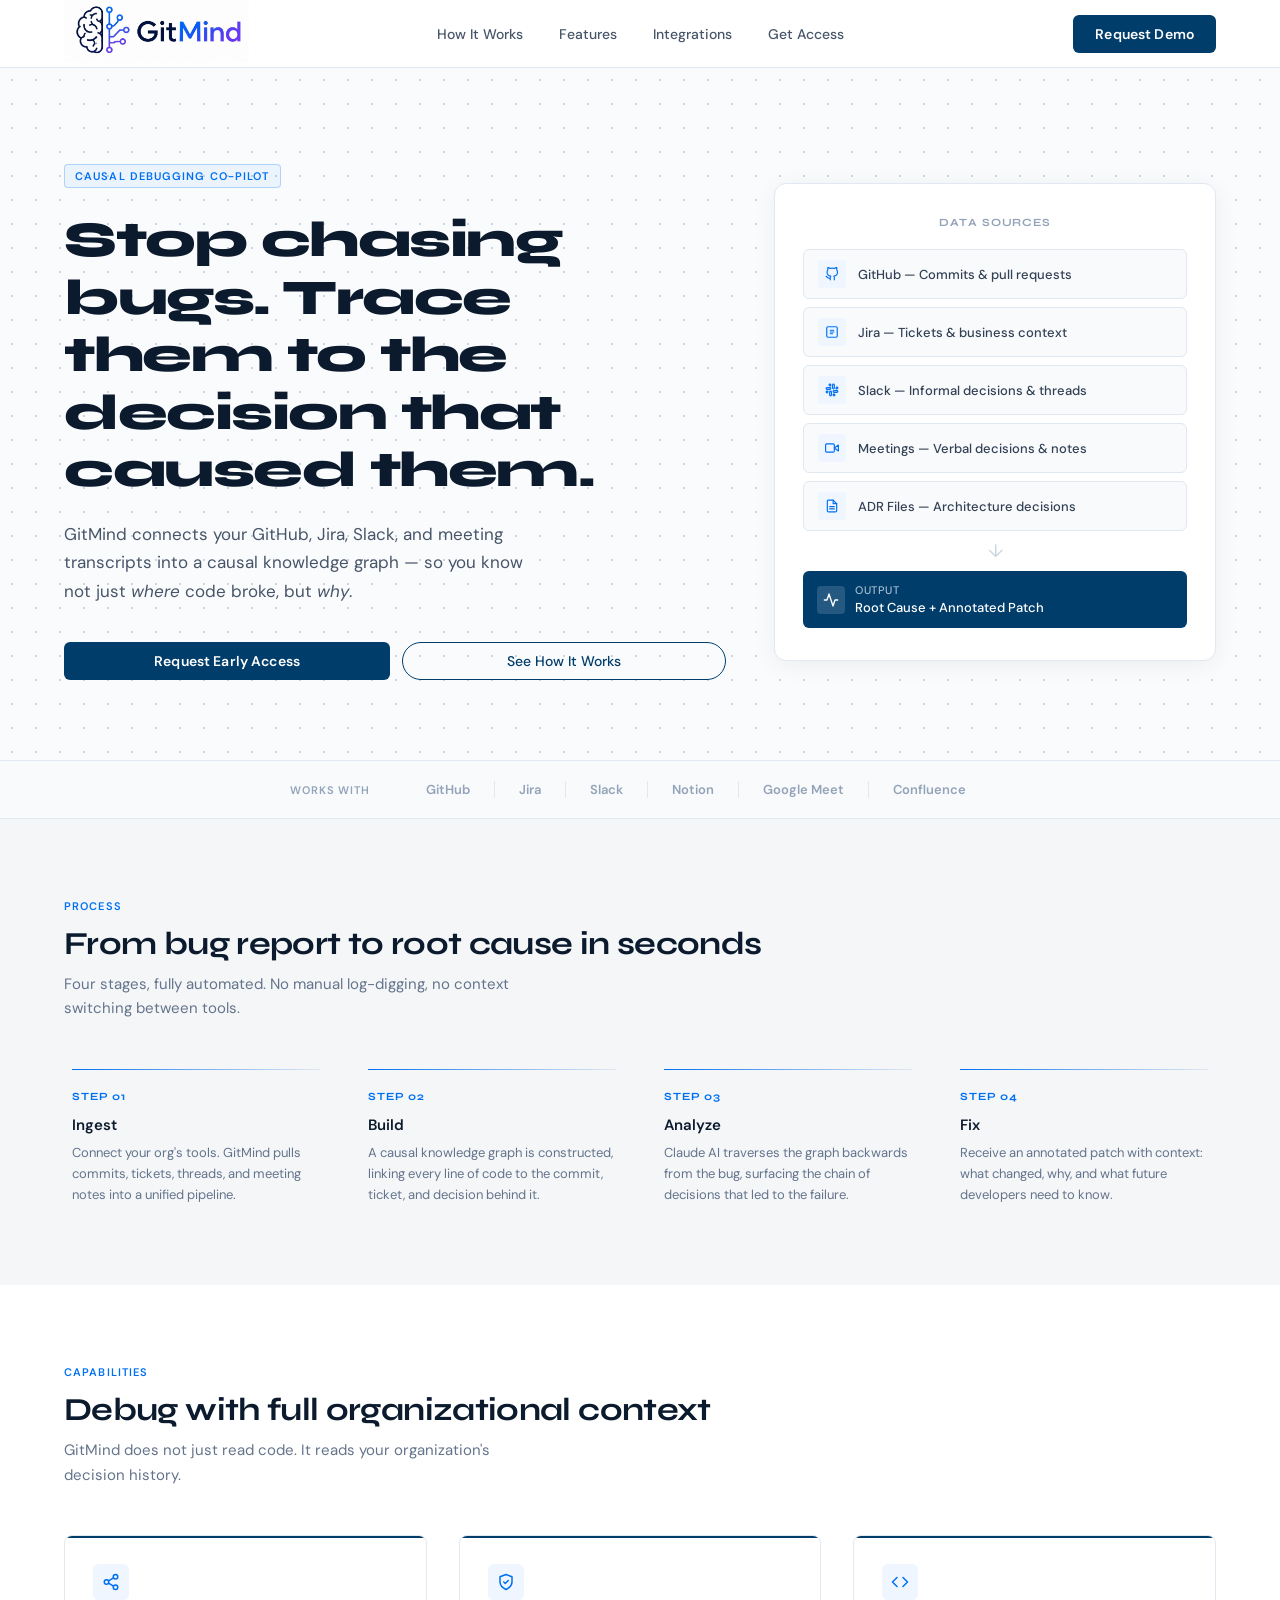
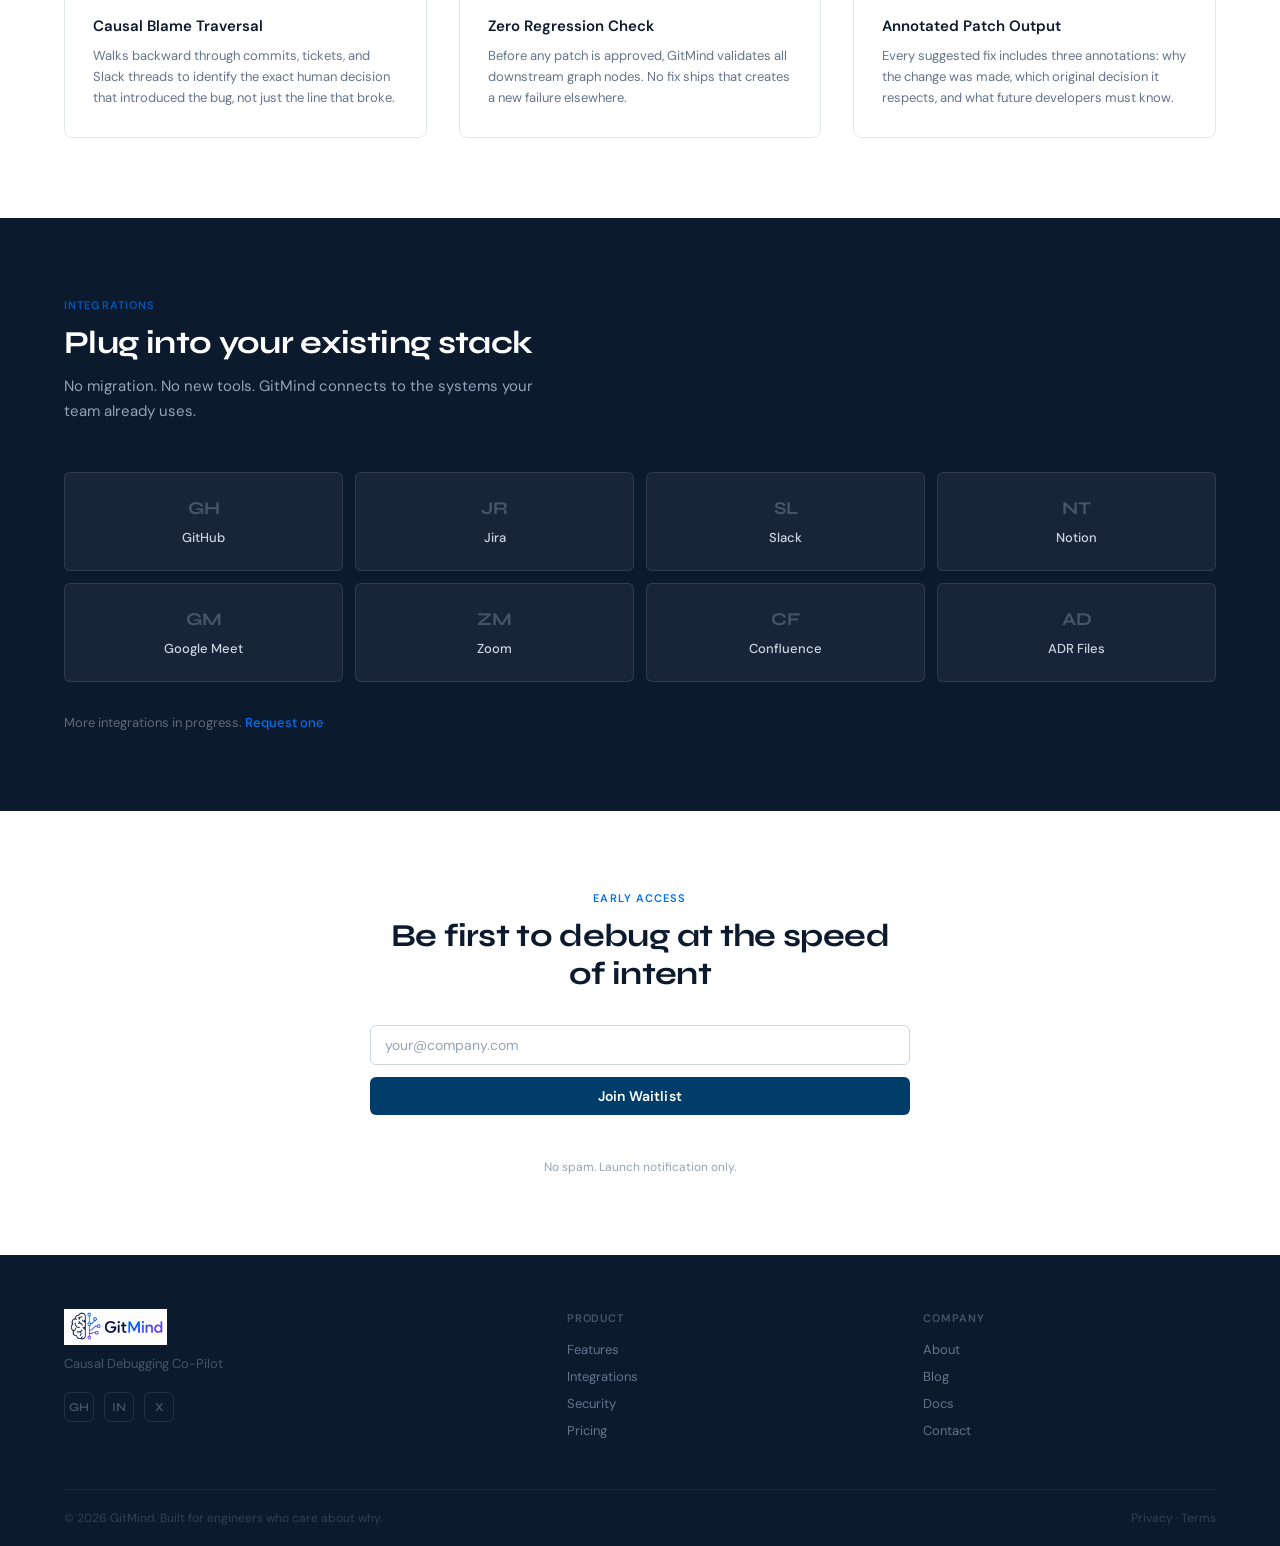
==== commit 39d85e26: "Fix footer brand div structure in index.html" ====
--- a/frontend/index.html
+++ b/frontend/index.html
@@ -177,7 +177,7 @@
 <div class="gm-footer">
   <div class="gm-footer-grid">
     <div>
-      <div class="gm-footer-brand"><img src="assets/GitMind_logo.jpeg" class="gm-logo-img-sm" alt="GitMind">GitMind</div>
+      <div class="gm-footer-brand"><img src="assets/GitMind_logo.jpeg" class="gm-logo-img-sm" alt="GitMind"></div>
       <div class="gm-footer-tagline">Causal Debugging Co-Pilot</div>
       <div class="gm-footer-socials">
         <div class="gm-footer-social">GH</div>
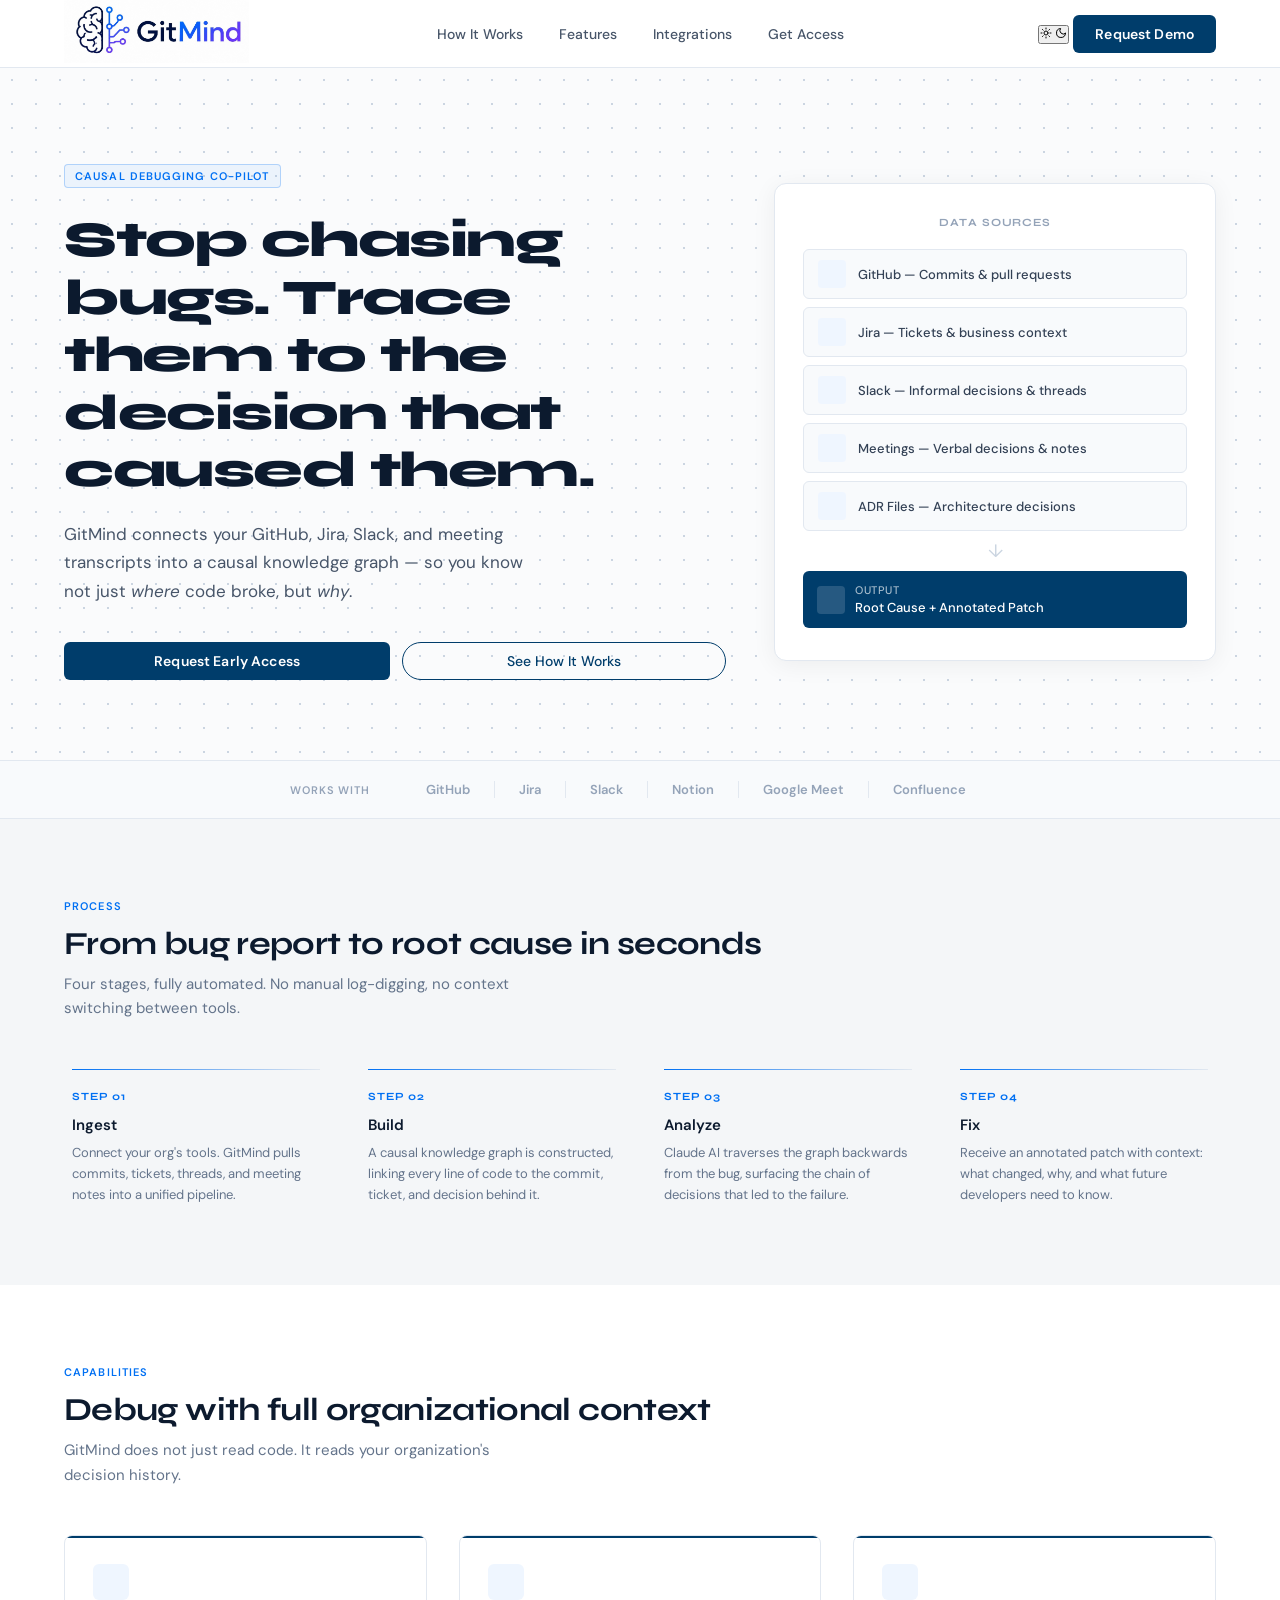
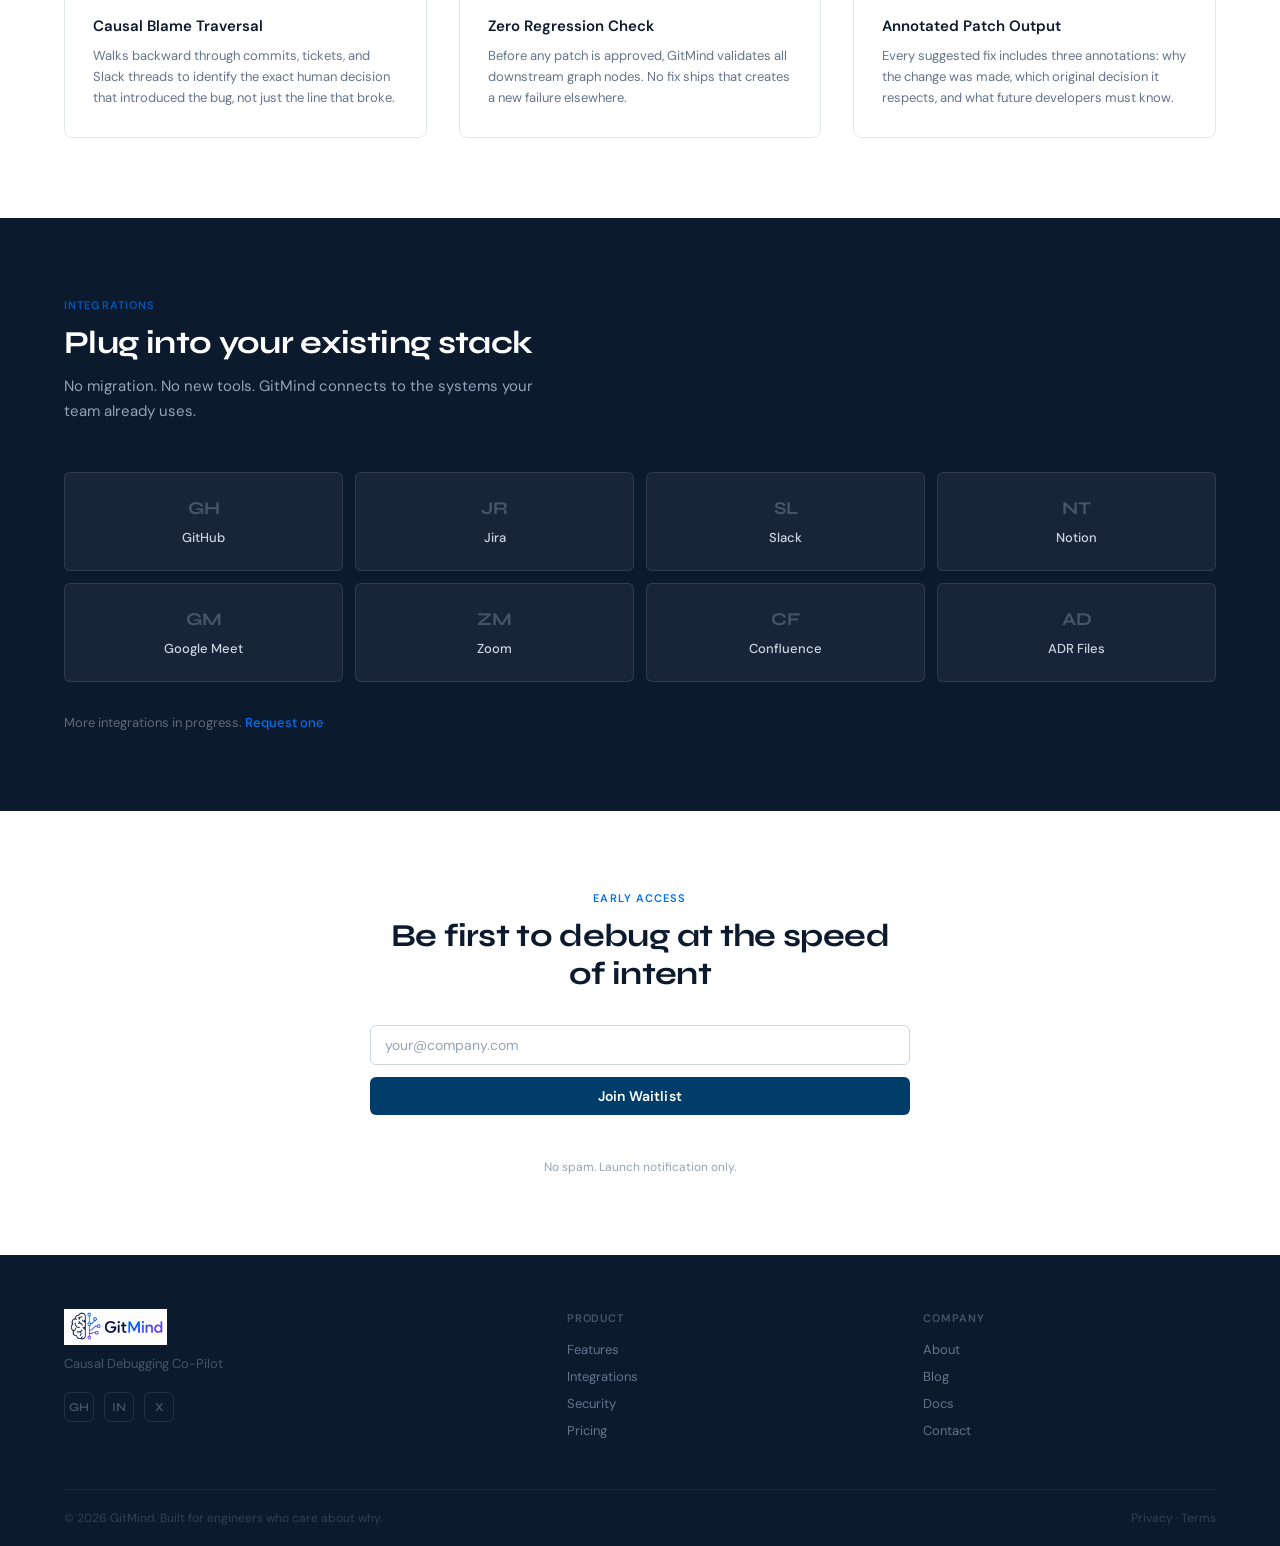
==== commit 9f441b3c: "1" ====
--- a/frontend/index.html
+++ b/frontend/index.html
@@ -3,7 +3,17 @@
 <head>
 <meta charset="UTF-8">
 <meta name="viewport" content="width=device-width, initial-scale=1.0">
-<title>GitMind</title>
+<script>
+(function () {
+  try {
+    if (localStorage.getItem("gitmind-theme") === "dark") {
+      document.documentElement.setAttribute("data-theme", "dark");
+    }
+  } catch (e) {}
+})();
+</script>
+<title>GitMind — Causal Debugging Co-Pilot</title>
+<meta name="description" content="GitMind connects GitHub, Jira, Slack, and meeting transcripts into a causal knowledge graph — so you know not just where code broke, but why.">
 <link rel="icon" type="image/jpeg" href="assets/GitMind_favicon.jpeg">
 <link rel="stylesheet" href="style.css">
 </head>
@@ -19,6 +29,13 @@
     <li><a href="#get-access">Get Access</a></li>
   </ul>
   <div class="gm-nav-cta">
+    <button type="button" id="themeToggle" class="gm-theme-toggle" aria-label="Toggle dark mode" aria-pressed="false">
+      <span class="gm-theme-toggle-track">
+        <svg class="gm-theme-icon gm-theme-icon-sun" width="12" height="12" viewBox="0 0 24 24" fill="none" stroke="currentColor" stroke-width="2" stroke-linecap="round" stroke-linejoin="round"><circle cx="12" cy="12" r="4"/><path d="M12 2v2M12 20v2M4.93 4.93l1.41 1.41M17.66 17.66l1.41 1.41M2 12h2M20 12h2M6.34 17.66l-1.41 1.41M19.07 4.93l-1.41 1.41"/></svg>
+        <svg class="gm-theme-icon gm-theme-icon-moon" width="12" height="12" viewBox="0 0 24 24" fill="none" stroke="currentColor" stroke-width="2" stroke-linecap="round" stroke-linejoin="round"><path d="M21 12.79A9 9 0 1 1 11.21 3 7 7 0 0 0 21 12.79z"/></svg>
+        <span class="gm-theme-toggle-thumb"></span>
+      </span>
+    </button>
     <a href="demo.html" class="gm-btn">Request Demo</a>
   </div>
 </div>
@@ -28,7 +45,7 @@
   <div class="gm-hero-grid">
     <div class="gm-hero-left">
       <div class="gm-tag">Causal Debugging Co-Pilot</div>
-      <h1 class="gm-h1">Stop chasing bugs. Trace them to the decision that caused them.</h1>
+      <h1 class="gm-h1">Stop chasing bugs. Trace them to the <span class="gm-hero-accent">decision</span> that caused them.</h1>
       <p class="gm-hero-sub">GitMind connects your GitHub, Jira, Slack, and meeting transcripts into a causal knowledge graph &mdash; so you know not just <em>where</em> code broke, but <em>why</em>.</p>
       <div class="gm-hero-btn-row">
         <button class="gm-btn gm-hero-btn" id="heroAccessBtn">Request Early Access</button>
@@ -39,24 +56,24 @@
       <div class="gm-diagram">
         <div class="gm-diagram-title">Data Sources</div>
         <div class="gm-node"><div class="gm-node-dot">
-          <svg width="14" height="14" viewBox="0 0 24 24" fill="none" stroke="#0070F3" stroke-width="2" stroke-linecap="round" stroke-linejoin="round"><path d="M9 19c-5 1.5-5-2.5-7-3m14 6v-3.87a3.37 3.37 0 0 0-.94-2.61c3.14-.35 6.44-1.54 6.44-7A5.44 5.44 0 0 0 20 4.77 5.07 5.07 0 0 0 19.91 1S18.73.65 16 2.48a13.38 13.38 0 0 0-7 0C6.27.65 5.09 1 5.09 1A5.07 5.07 0 0 0 5 4.77a5.44 5.44 0 0 0-1.5 3.78c0 5.42 3.3 6.61 6.44 7A3.37 3.37 0 0 0 9 18.13V22"/></svg>
+          <svg width="14" height="14" viewBox="0 0 24 24" fill="none" stroke-width="2" stroke-linecap="round" stroke-linejoin="round"><path d="M9 19c-5 1.5-5-2.5-7-3m14 6v-3.87a3.37 3.37 0 0 0-.94-2.61c3.14-.35 6.44-1.54 6.44-7A5.44 5.44 0 0 0 20 4.77 5.07 5.07 0 0 0 19.91 1S18.73.65 16 2.48a13.38 13.38 0 0 0-7 0C6.27.65 5.09 1 5.09 1A5.07 5.07 0 0 0 5 4.77a5.44 5.44 0 0 0-1.5 3.78c0 5.42 3.3 6.61 6.44 7A3.37 3.37 0 0 0 9 18.13V22"/></svg>
         </div>GitHub &mdash; Commits &amp; pull requests</div>
         <div class="gm-node"><div class="gm-node-dot">
-          <svg width="14" height="14" viewBox="0 0 24 24" fill="none" stroke="#0070F3" stroke-width="2" stroke-linecap="round" stroke-linejoin="round"><rect x="3" y="3" width="18" height="18" rx="2"/><path d="M9 9h6M9 12h6M9 15h4"/></svg>
+          <svg width="14" height="14" viewBox="0 0 24 24" fill="none" stroke-width="2" stroke-linecap="round" stroke-linejoin="round"><rect x="3" y="3" width="18" height="18" rx="2"/><path d="M9 9h6M9 12h6M9 15h4"/></svg>
         </div>Jira &mdash; Tickets &amp; business context</div>
         <div class="gm-node"><div class="gm-node-dot">
-          <svg width="14" height="14" viewBox="0 0 24 24" fill="none" stroke="#0070F3" stroke-width="2" stroke-linecap="round" stroke-linejoin="round"><path d="M14.5 10c-.83 0-1.5-.67-1.5-1.5v-5c0-.83.67-1.5 1.5-1.5s1.5.67 1.5 1.5v5c0 .83-.67 1.5-1.5 1.5z"/><path d="M20.5 10H19V8.5c0-.83.67-1.5 1.5-1.5s1.5.67 1.5 1.5-.67 1.5-1.5 1.5z"/><path d="M9.5 14c.83 0 1.5.67 1.5 1.5v5c0 .83-.67 1.5-1.5 1.5S8 21.33 8 20.5v-5c0-.83.67-1.5 1.5-1.5z"/><path d="M3.5 14H5v1.5c0 .83-.67 1.5-1.5 1.5S2 16.33 2 15.5 2.67 14 3.5 14z"/><path d="M14 14.5c0-.83.67-1.5 1.5-1.5h5c.83 0 1.5.67 1.5 1.5s-.67 1.5-1.5 1.5h-5c-.83 0-1.5-.67-1.5-1.5z"/><path d="M15.5 19H14v1.5c0 .83.67 1.5 1.5 1.5s1.5-.67 1.5-1.5-.67-1.5-1.5-1.5z"/><path d="M10 9.5C10 8.67 9.33 8 8.5 8h-5C2.67 8 2 8.67 2 9.5S2.67 11 3.5 11h5c.83 0 1.5-.67 1.5-1.5z"/><path d="M8.5 5H10V3.5C10 2.67 9.33 2 8.5 2S7 2.67 7 3.5 7.67 5 8.5 5z"/></svg>
+          <svg width="14" height="14" viewBox="0 0 24 24" fill="none" stroke-width="2" stroke-linecap="round" stroke-linejoin="round"><path d="M14.5 10c-.83 0-1.5-.67-1.5-1.5v-5c0-.83.67-1.5 1.5-1.5s1.5.67 1.5 1.5v5c0 .83-.67 1.5-1.5 1.5z"/><path d="M20.5 10H19V8.5c0-.83.67-1.5 1.5-1.5s1.5.67 1.5 1.5-.67 1.5-1.5 1.5z"/><path d="M9.5 14c.83 0 1.5.67 1.5 1.5v5c0 .83-.67 1.5-1.5 1.5S8 21.33 8 20.5v-5c0-.83.67-1.5 1.5-1.5z"/><path d="M3.5 14H5v1.5c0 .83-.67 1.5-1.5 1.5S2 16.33 2 15.5 2.67 14 3.5 14z"/><path d="M14 14.5c0-.83.67-1.5 1.5-1.5h5c.83 0 1.5.67 1.5 1.5s-.67 1.5-1.5 1.5h-5c-.83 0-1.5-.67-1.5-1.5z"/><path d="M15.5 19H14v1.5c0 .83.67 1.5 1.5 1.5s1.5-.67 1.5-1.5-.67-1.5-1.5-1.5z"/><path d="M10 9.5C10 8.67 9.33 8 8.5 8h-5C2.67 8 2 8.67 2 9.5S2.67 11 3.5 11h5c.83 0 1.5-.67 1.5-1.5z"/><path d="M8.5 5H10V3.5C10 2.67 9.33 2 8.5 2S7 2.67 7 3.5 7.67 5 8.5 5z"/></svg>
         </div>Slack &mdash; Informal decisions &amp; threads</div>
         <div class="gm-node"><div class="gm-node-dot">
-          <svg width="14" height="14" viewBox="0 0 24 24" fill="none" stroke="#0070F3" stroke-width="2" stroke-linecap="round" stroke-linejoin="round"><polygon points="23 7 16 12 23 17 23 7"/><rect x="1" y="5" width="15" height="14" rx="2"/></svg>
+          <svg width="14" height="14" viewBox="0 0 24 24" fill="none" stroke-width="2" stroke-linecap="round" stroke-linejoin="round"><polygon points="23 7 16 12 23 17 23 7"/><rect x="1" y="5" width="15" height="14" rx="2"/></svg>
         </div>Meetings &mdash; Verbal decisions &amp; notes</div>
         <div class="gm-node"><div class="gm-node-dot">
-          <svg width="14" height="14" viewBox="0 0 24 24" fill="none" stroke="#0070F3" stroke-width="2" stroke-linecap="round" stroke-linejoin="round"><path d="M14 2H6a2 2 0 0 0-2 2v16a2 2 0 0 0 2 2h12a2 2 0 0 0 2-2V8z"/><polyline points="14 2 14 8 20 8"/><line x1="16" y1="13" x2="8" y2="13"/><line x1="16" y1="17" x2="8" y2="17"/></svg>
+          <svg width="14" height="14" viewBox="0 0 24 24" fill="none" stroke-width="2" stroke-linecap="round" stroke-linejoin="round"><path d="M14 2H6a2 2 0 0 0-2 2v16a2 2 0 0 0 2 2h12a2 2 0 0 0 2-2V8z"/><polyline points="14 2 14 8 20 8"/><line x1="16" y1="13" x2="8" y2="13"/><line x1="16" y1="17" x2="8" y2="17"/></svg>
         </div>ADR Files &mdash; Architecture decisions</div>
         <div class="gm-diagram-arrow">&#8595;</div>
         <div class="gm-diagram-output">
           <div class="gm-output-icon-box">
-            <svg width="16" height="16" viewBox="0 0 24 24" fill="none" stroke="#FFFFFF" stroke-width="2" stroke-linecap="round" stroke-linejoin="round"><polyline points="22 12 18 12 15 21 9 3 6 12 2 12"/></svg>
+            <svg width="16" height="16" viewBox="0 0 24 24" fill="none" stroke-width="2" stroke-linecap="round" stroke-linejoin="round"><polyline points="22 12 18 12 15 21 9 3 6 12 2 12"/></svg>
           </div>
           <div><div class="gm-output-sub">Output</div>Root Cause + Annotated Patch</div>
         </div>
@@ -117,21 +134,21 @@
   <div class="gm-features-grid">
     <div class="gm-card">
       <div class="gm-card-icon">
-        <svg width="18" height="18" viewBox="0 0 24 24" fill="none" stroke="#0070F3" stroke-width="2" stroke-linecap="round" stroke-linejoin="round"><circle cx="18" cy="5" r="3"/><circle cx="6" cy="12" r="3"/><circle cx="18" cy="19" r="3"/><line x1="8.59" y1="13.51" x2="15.42" y2="17.49"/><line x1="15.41" y1="6.51" x2="8.59" y2="10.49"/></svg>
+        <svg width="18" height="18" viewBox="0 0 24 24" fill="none" stroke-width="2" stroke-linecap="round" stroke-linejoin="round"><circle cx="18" cy="5" r="3"/><circle cx="6" cy="12" r="3"/><circle cx="18" cy="19" r="3"/><line x1="8.59" y1="13.51" x2="15.42" y2="17.49"/><line x1="15.41" y1="6.51" x2="8.59" y2="10.49"/></svg>
       </div>
       <div class="gm-card-title">Causal Blame Traversal</div>
       <p class="gm-card-desc">Walks backward through commits, tickets, and Slack threads to identify the exact human decision that introduced the bug, not just the line that broke.</p>
     </div>
     <div class="gm-card">
       <div class="gm-card-icon">
-        <svg width="18" height="18" viewBox="0 0 24 24" fill="none" stroke="#0070F3" stroke-width="2" stroke-linecap="round" stroke-linejoin="round"><path d="M12 22s8-4 8-10V5l-8-3-8 3v7c0 6 8 10 8 10z"/><polyline points="9 12 11 14 15 10"/></svg>
+        <svg width="18" height="18" viewBox="0 0 24 24" fill="none" stroke-width="2" stroke-linecap="round" stroke-linejoin="round"><path d="M12 22s8-4 8-10V5l-8-3-8 3v7c0 6 8 10 8 10z"/><polyline points="9 12 11 14 15 10"/></svg>
       </div>
       <div class="gm-card-title">Zero Regression Check</div>
       <p class="gm-card-desc">Before any patch is approved, GitMind validates all downstream graph nodes. No fix ships that creates a new failure elsewhere.</p>
     </div>
     <div class="gm-card">
       <div class="gm-card-icon">
-        <svg width="18" height="18" viewBox="0 0 24 24" fill="none" stroke="#0070F3" stroke-width="2" stroke-linecap="round" stroke-linejoin="round"><polyline points="16 18 22 12 16 6"/><polyline points="8 6 2 12 8 18"/></svg>
+        <svg width="18" height="18" viewBox="0 0 24 24" fill="none" stroke-width="2" stroke-linecap="round" stroke-linejoin="round"><polyline points="16 18 22 12 16 6"/><polyline points="8 6 2 12 8 18"/></svg>
       </div>
       <div class="gm-card-title">Annotated Patch Output</div>
       <p class="gm-card-desc">Every suggested fix includes three annotations: why the change was made, which original decision it respects, and what future developers must know.</p>
@@ -207,6 +224,7 @@
 </div>
 
 <script src="config.js"></script>
+<script src="theme.js"></script>
 <script src="app.js"></script>
 </body>
 </html>
--- a/frontend/style.css
+++ b/frontend/style.css
@@ -503,6 +503,37 @@
 .dm-three-col {
   display: grid; grid-template-columns: 1fr 2fr 1fr; gap: 24px; align-items: start;
 }
+/* CSS Grid items default to min-width:auto, meaning a track never shrinks
+   below its content's natural size. The graph SVG content can be very
+   wide (scales with commit count); without this, the middle track -- and
+   the whole grid, including the RHS timeline column -- gets stretched to
+   fit it. This is the actual fix for the "RHS timeline gets compressed /
+   page overflows horizontally" bug. */
+.dm-three-col > * { min-width: 0; }
+
+.dm-graph-viewport {
+  position: relative;
+  width: 100%;
+  height: 420px;
+  overflow: hidden;          /* panning replaces native scrollbars */
+  background: #fff;
+  border: 1px solid #E2E8F0;
+  border-radius: 8px;
+  margin-top: 14px;
+  touch-action: none;        /* let our own touch handlers own panning */
+}
+.dm-graph-controls {
+  position: absolute; top: 10px; right: 10px; z-index: 2;
+  display: flex; flex-direction: column; gap: 4px;
+}
+.dm-graph-btn {
+  width: 28px; height: 28px; border-radius: 6px;
+  border: 1px solid #E2E8F0; background: #fff; color: #334155;
+  font-size: 15px; font-weight: 700; line-height: 1; cursor: pointer;
+  display: flex; align-items: center; justify-content: center;
+}
+.dm-graph-btn:hover { background: #F8FAFC; border-color: #CBD5E1; }
+
 
 .dm-status-box {
   border-radius: 8px; padding: 12px 14px; margin-bottom: 16px;
@@ -538,6 +569,30 @@
   background: #FEF2F2; border: 1px solid #FCA5A5; color: #B91C1C;
   border-radius: 6px; padding: 10px 14px; font-size: 13px; margin-bottom: 16px;
 }
+
+.dm-chat-messages {
+  max-height: 360px; overflow-y: auto; padding: 20px;
+  display: flex; flex-direction: column; gap: 12px;
+}
+.dm-chat-msg {
+  max-width: 88%; padding: 10px 14px; border-radius: 10px;
+  font-size: 13px; line-height: 1.55; word-wrap: break-word; white-space: pre-wrap;
+}
+.dm-chat-msg-user {
+  align-self: flex-end; background: #0070F3; color: #FFFFFF; border-bottom-right-radius: 2px;
+}
+.dm-chat-msg-bot {
+  align-self: flex-start; background: #F1F5F9; color: #0F172A; border-bottom-left-radius: 2px;
+}
+.dm-chat-msg-error {
+  align-self: flex-start; background: #FEF2F2; color: #B91C1C; border: 1px solid #FECACA;
+}
+.dm-chat-msg-loading { align-self: flex-start; background: #F1F5F9; color: #64748B; font-style: italic; }
+.dm-chat-input-row {
+  display: flex; gap: 8px; padding: 16px 20px; border-top: 1px solid #E2E8F0;
+}
+.dm-chat-input-row .gm-text-input { flex: 1; }
+.dm-chat-input-row .gm-btn { padding: 10px 20px; white-space: nowrap; }
 
 @media (max-width: 1024px) {
   .dm-hero { padding: 88px 32px 48px; }
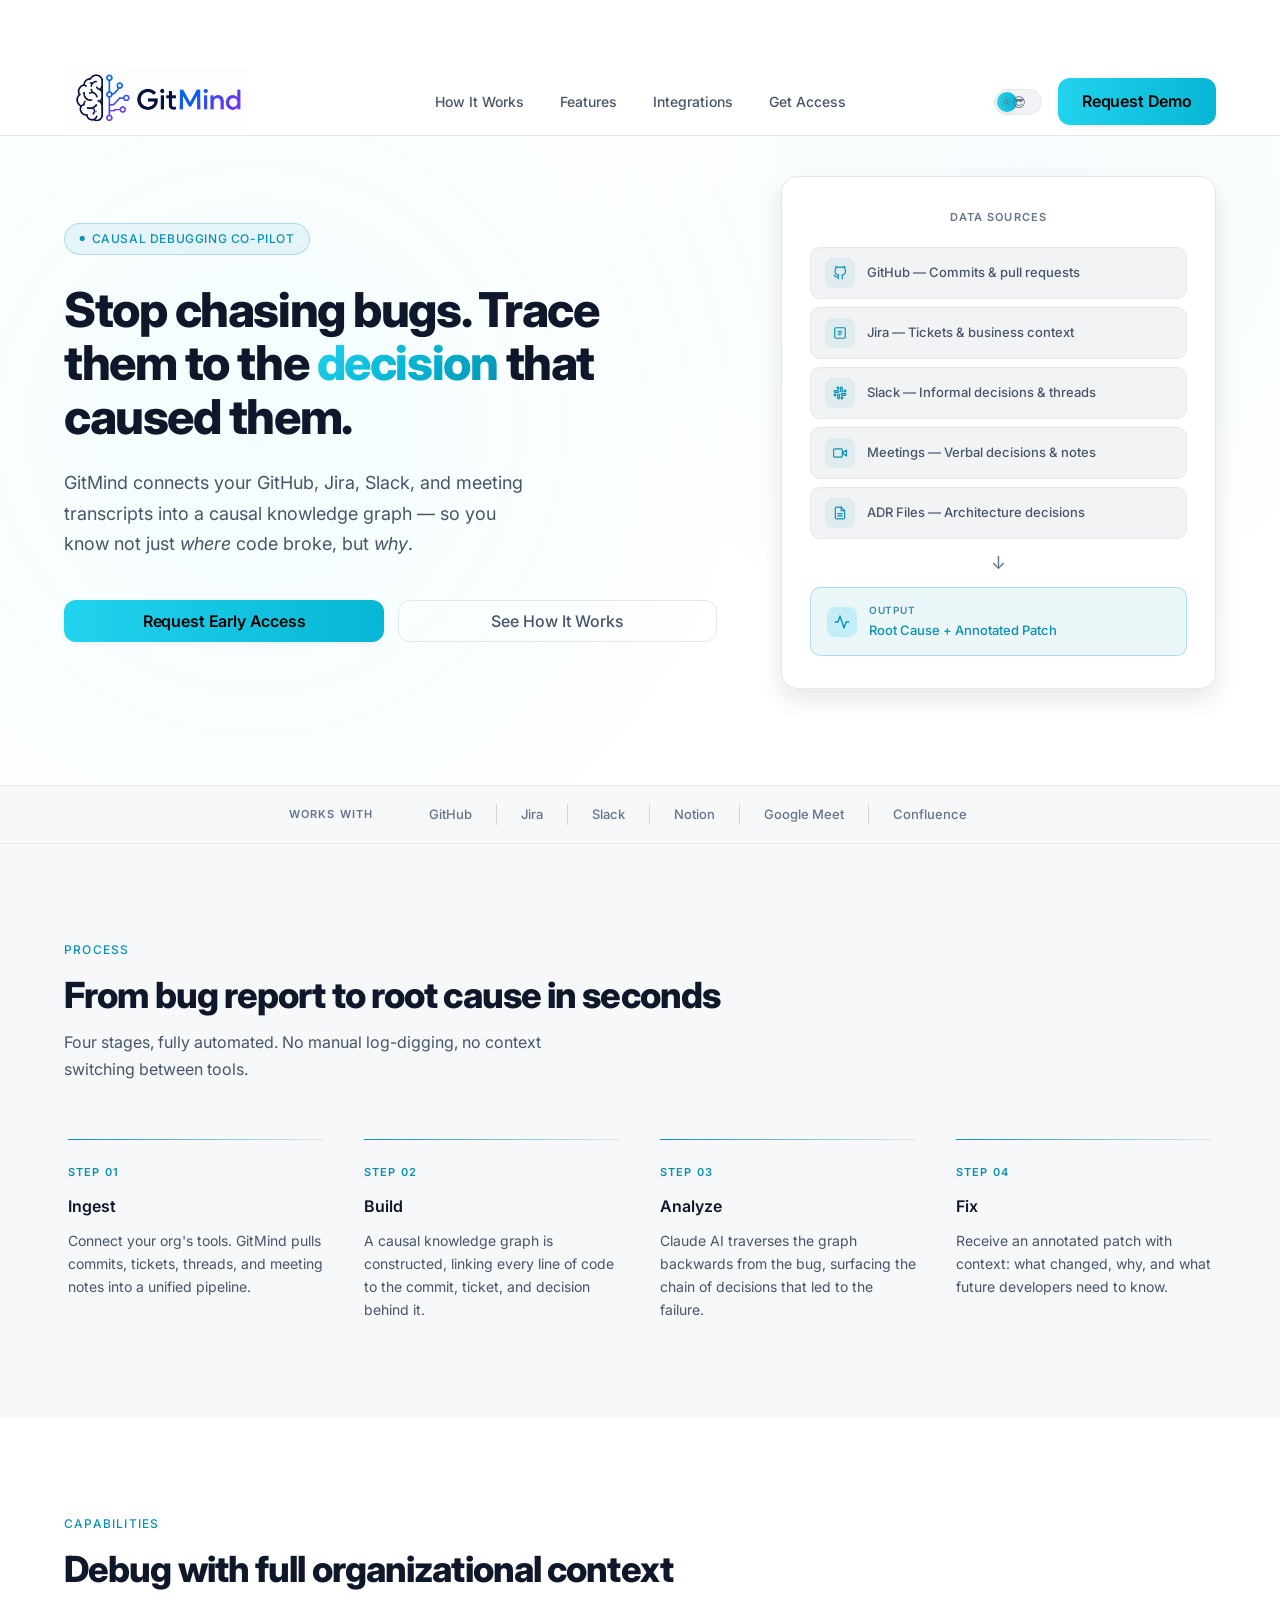
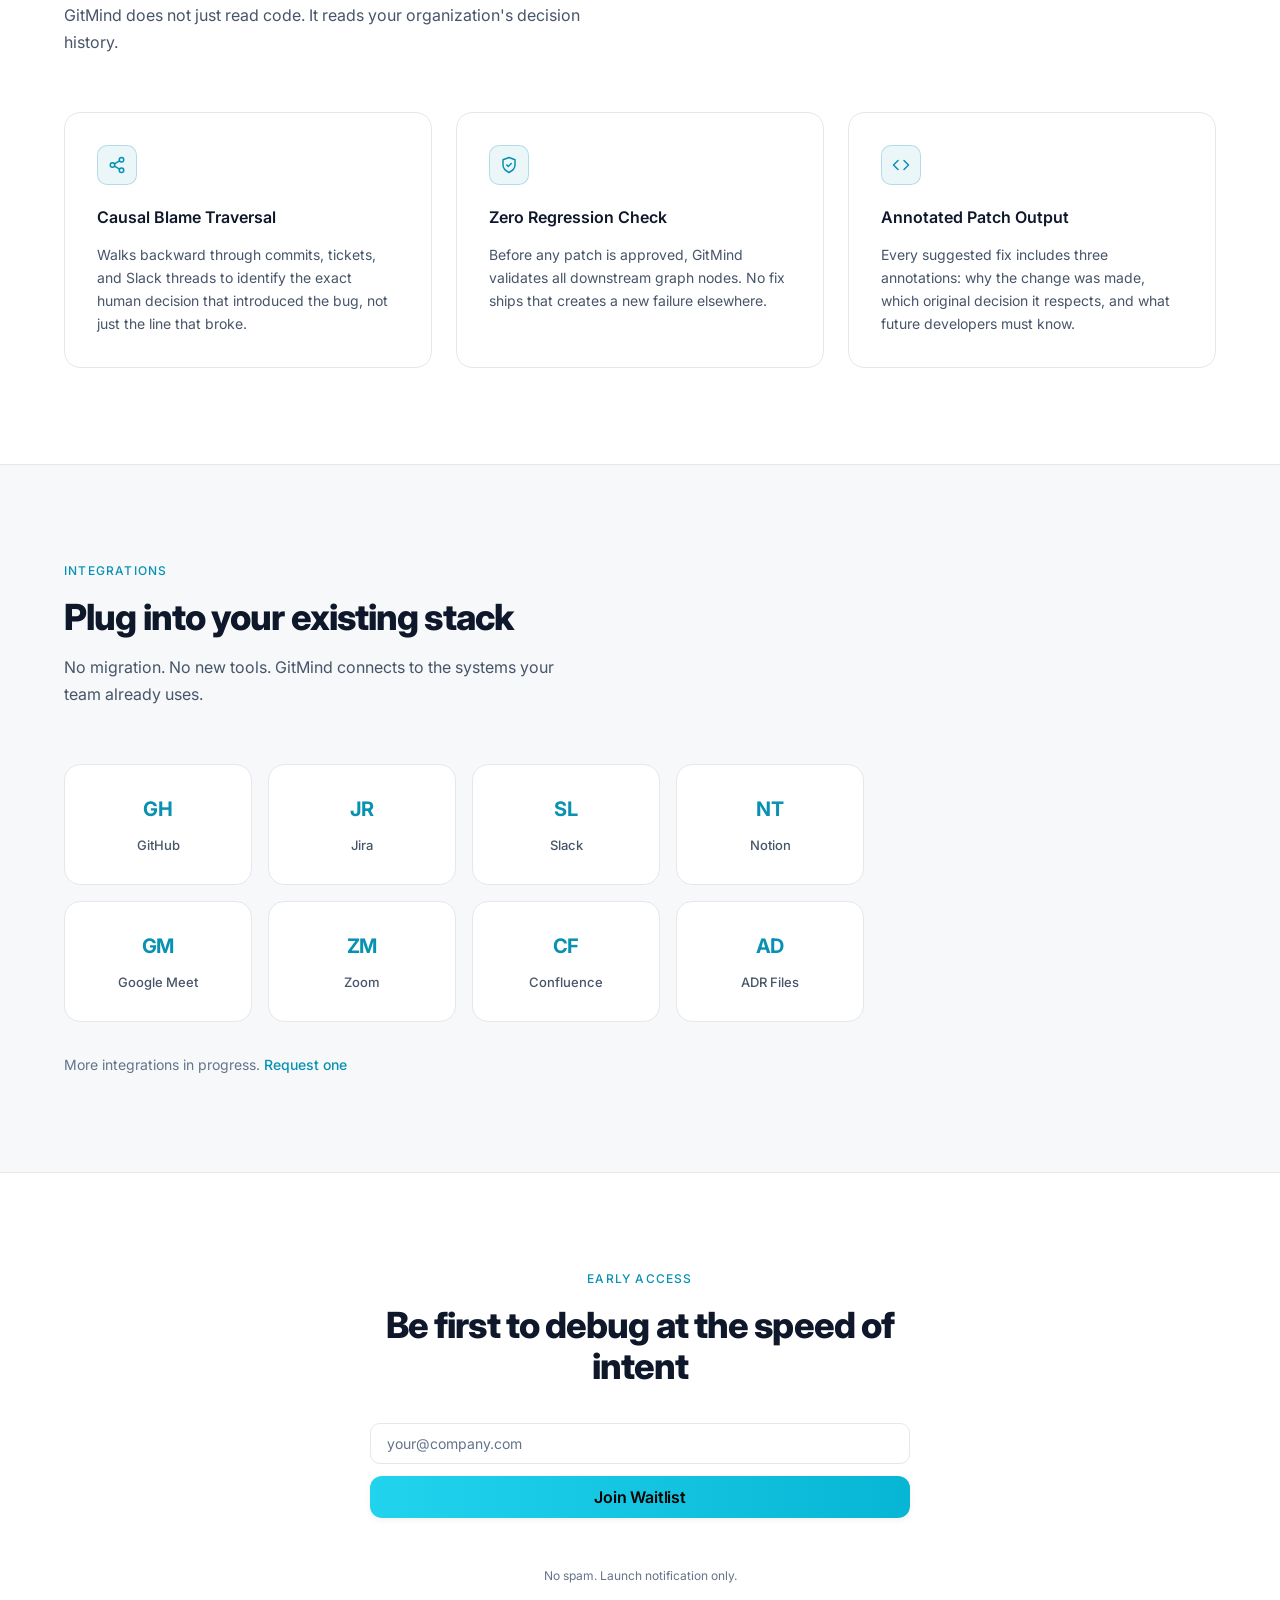
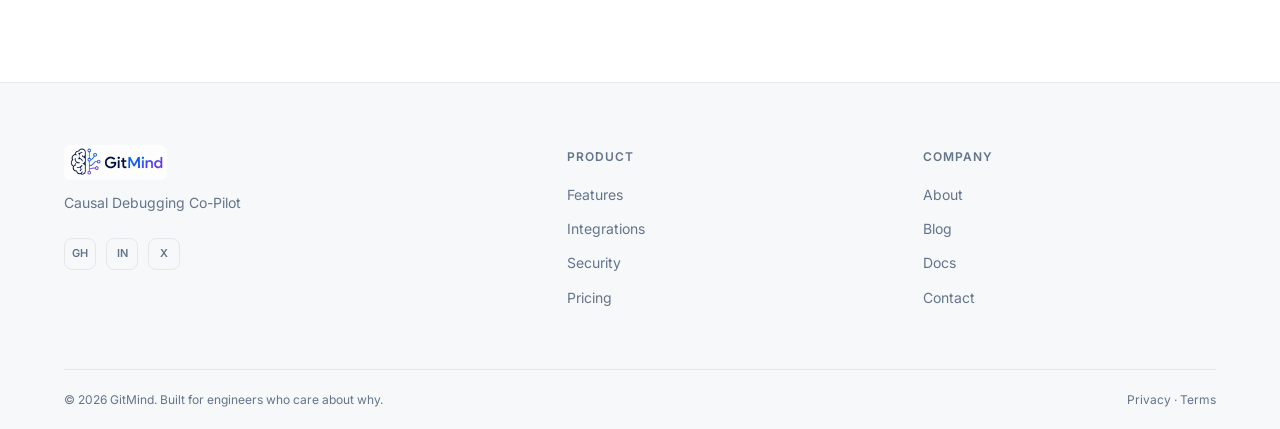
==== commit 4efb026f: "6" ====
--- a/frontend/index.html
+++ b/frontend/index.html
@@ -29,10 +29,10 @@
     <li><a href="#get-access">Get Access</a></li>
   </ul>
   <div class="gm-nav-cta">
-    <button type="button" id="themeToggle" class="gm-theme-toggle" aria-label="Toggle dark mode" aria-pressed="false">
+    <button type="button" id="themeToggle" class="gm-theme-toggle" aria-label="Toggle Gen Z mode" aria-pressed="false">
       <span class="gm-theme-toggle-track">
         <svg class="gm-theme-icon gm-theme-icon-sun" width="12" height="12" viewBox="0 0 24 24" fill="none" stroke="currentColor" stroke-width="2" stroke-linecap="round" stroke-linejoin="round"><circle cx="12" cy="12" r="4"/><path d="M12 2v2M12 20v2M4.93 4.93l1.41 1.41M17.66 17.66l1.41 1.41M2 12h2M20 12h2M6.34 17.66l-1.41 1.41M19.07 4.93l-1.41 1.41"/></svg>
-        <svg class="gm-theme-icon gm-theme-icon-moon" width="12" height="12" viewBox="0 0 24 24" fill="none" stroke="currentColor" stroke-width="2" stroke-linecap="round" stroke-linejoin="round"><path d="M21 12.79A9 9 0 1 1 11.21 3 7 7 0 0 0 21 12.79z"/></svg>
+        <span class="gm-theme-icon gm-theme-icon-genz" aria-hidden="true">&#128526;</span>
         <span class="gm-theme-toggle-thumb"></span>
       </span>
     </button>
--- a/frontend/style.css
+++ b/frontend/style.css
@@ -1,575 +1,1083 @@
-@import url('https://fonts.googleapis.com/css2?family=DM+Sans:ital,wght@0,400;0,500;0,600;0,700;1,400&family=Syne:wght@700;800&family=JetBrains+Mono:wght@400;500&display=swap');
-
-*, *::before, *::after { box-sizing: border-box; margin: 0; padding: 0; }
-html { scroll-behavior: smooth; }
-html, body { font-family: 'DM Sans', sans-serif; background: #FFFFFF; color: #0F172A; }
-
-.gm-logo-img { height: 3.5em; vertical-align: middle; transform: translateY(-2px); }
-.gm-logo-img-sm { height: 2.2em; vertical-align: middle; transform: translateY(-2px); }
-
-/* Navbar */
+/* ============================================================
+   GitMind Design System — NamasteDev-inspired
+   Light mode by default; toggle switch applies data-theme="dark"
+   on <html> to switch into the dark palette (see theme.js).
+   ============================================================ */
+
+@import url('https://fonts.googleapis.com/css2?family=Inter:wght@300;400;500;600;700;800&family=JetBrains+Mono:wght@400;500&display=swap');
+
+/* ── Reset & Base ─────────────────────────────────────────── */
+*, *::before, *::after {
+  box-sizing: border-box; margin: 0; padding: 0;
+  transition: background-color 0.25s ease, border-color 0.25s ease, color 0.25s ease;
+}
+
+html {
+  scroll-behavior: smooth;
+  -webkit-font-smoothing: antialiased;
+  -moz-osx-font-smoothing: grayscale;
+}
+
+html, body {
+  font-family: 'Inter', ui-sans-serif, system-ui, -apple-system, BlinkMacSystemFont,
+    'Segoe UI', Roboto, 'Helvetica Neue', Arial, sans-serif;
+  background: var(--bg-primary);
+  color: var(--text-primary);
+  font-size: 16px;
+  line-height: 1.6;
+  transition: background-color 0.25s ease, color 0.25s ease;
+}
+
+/* ── Design Tokens — LIGHT MODE (default) ────────────────────
+   Dark mode lives in the [data-theme="dark"] block below and is
+   applied by toggling data-theme="dark" on <html> via theme.js. */
+:root {
+  /* Backgrounds */
+  --bg-primary:    #FFFFFF;
+  --bg-secondary:  #F6F8FA;
+  --bg-card:       #FFFFFF;
+  --bg-hover:      #F1F3F5;
+  --bg-code:       #F6F8FA;
+  --nav-bg:        rgba(255,255,255,0.85);
+
+  /* Borders */
+  --border:        #E5E7EB;
+  --divider:       #D1D5DB;
+  --graph-line:    #CBD5E1;
+
+  /* Text */
+  --text-primary:  #0F172A;
+  --text-secondary:#475569;
+  --text-muted:    #64748B;
+  --text-disabled: #94A3B8;
+
+  /* Accent */
+  --accent:        #0891B2;
+  --accent-hover:  #0E7490;
+  --accent-active: #155E75;
+  --accent-soft:   rgba(8, 145, 178, 0.08);
+  --accent-border: rgba(8, 145, 178, 0.25);
+
+  /* Semantic */
+  --success:       #16A34A;
+  --warning:       #CA8A04;
+  --danger:        #DC2626;
+  --info:          #0284C7;
+
+  /* Gradients */
+  --grad-hero:    linear-gradient(135deg, #22D3EE, #06B6D4, #0891B2);
+  --grad-btn:     linear-gradient(90deg, #22D3EE, #06B6D4);
+
+  /* Radius */
+  --radius-btn:   12px;
+  --radius-input: 10px;
+  --radius-card:  16px;
+  --radius-modal: 20px;
+  --radius-pill:  999px;
+
+  /* Shadows */
+  --shadow-sm:    0 2px 6px rgba(15,23,42,.06);
+  --shadow-md:    0 10px 25px rgba(15,23,42,.10);
+  --shadow-lg:    0 20px 50px rgba(15,23,42,.14);
+  --shadow-glow:  0 0 30px rgba(8,145,178,.15);
+  --shadow-focus: 0 0 0 3px rgba(8,145,178,.35);
+}
+
+/* ── Design Tokens — DARK MODE ────────────────────────────────
+   Applied when <html data-theme="dark">. */
+[data-theme="dark"] {
+  /* Backgrounds */
+  --bg-primary:    #000000;
+  --bg-secondary:  #030303;
+  --bg-card:       #0A0A0A;
+  --bg-hover:      #111111;
+  --bg-code:       #050505;
+  --nav-bg:        rgba(0,0,0,0.85);
+
+  /* Borders */
+  --border:        #1E1E1E;
+  --divider:       #252525;
+  --graph-line:    #1E1E1E;
+
+  /* Text */
+  --text-primary:  #F3F4F6;
+  --text-secondary:#9CA3AF;
+  --text-muted:    #6B7280;
+  --text-disabled: #4B5563;
+
+  /* Accent */
+  --accent:        #22D3EE;
+  --accent-hover:  #06B6D4;
+  --accent-active: #0891B2;
+  --accent-soft:   rgba(34, 211, 238, 0.12);
+  --accent-border: rgba(34, 211, 238, 0.25);
+
+  /* Semantic */
+  --success:       #22C55E;
+  --warning:       #FACC15;
+  --danger:        #EF4444;
+  --info:          #38BDF8;
+
+  /* Gradients */
+  --grad-hero:    linear-gradient(135deg, #22D3EE, #06B6D4, #0891B2);
+  --grad-btn:     linear-gradient(90deg, #22D3EE, #06B6D4);
+
+  /* Shadows */
+  --shadow-sm:    0 2px 6px rgba(0,0,0,.25);
+  --shadow-md:    0 10px 25px rgba(0,0,0,.35);
+  --shadow-lg:    0 20px 50px rgba(0,0,0,.45);
+  --shadow-glow:  0 0 30px rgba(34,211,238,.18);
+  --shadow-focus: 0 0 0 3px rgba(34,211,238,.40);
+}
+
+/* ── Logo ─────────────────────────────────────────────────── */
+.gm-logo-img    { height: 3.5em; vertical-align: middle; transform: translateY(-2px); border-radius: 8px; }
+.gm-logo-img-sm { height: 2.2em; vertical-align: middle; transform: translateY(-2px); border-radius: 6px; }
+
+/* ── Navbar ───────────────────────────────────────────────── */
 .gm-nav {
-position: fixed; top: 0; left: 0; right: 0; height: 68px;
-background: rgba(255,255,255,0.97); backdrop-filter: blur(8px);
-border-bottom: 1px solid #E2E8F0; z-index: 999;
-display: flex; align-items: center; padding: 0 64px;
-}
+  position: fixed; top: 0; left: 0; right: 0; height: 68px;
+  background: var(--nav-bg);
+  backdrop-filter: blur(18px); -webkit-backdrop-filter: blur(18px);
+  border-bottom: 1px solid var(--border);
+  z-index: 999;
+  display: flex; align-items: center; padding: 0 64px;
+  transition: background 0.3s, border-color 0.3s;
+}
+
 .gm-nav-brand {
-font-family: 'Syne', sans-serif; font-size: 18px; font-weight: 800;
-color: #003D6B; display: flex; align-items: center; gap: 8px;
-}
-.gm-nav-dot {
-width: 8px; height: 8px; border-radius: 50%;
-background: #0070F3; flex-shrink: 0;
-}
+  font-size: 18px; font-weight: 700;
+  color: var(--text-primary);
+  display: flex; align-items: center; gap: 10px;
+  letter-spacing: -0.01em;
+}
+
 .gm-nav-links {
-position: absolute; left: 50%; transform: translateX(-50%);
-display: flex; gap: 36px; list-style: none;
-}
+  position: absolute; left: 50%; transform: translateX(-50%);
+  display: flex; gap: 36px; list-style: none;
+}
+
 .gm-nav-links a {
-color: #475569; font-size: 14px; font-weight: 500;
-text-decoration: none; transition: color 0.15s; cursor: pointer;
-}
-.gm-nav-links a:hover { color: #003D6B; }
-.gm-nav-cta { position: absolute; right: 64px; }
+  color: var(--text-secondary); font-size: 14px; font-weight: 500;
+  text-decoration: none; transition: color 0.2s; cursor: pointer;
+  position: relative; padding-bottom: 2px;
+}
+
+.gm-nav-links a::after {
+  content: ''; position: absolute; bottom: -2px; left: 0; right: 100%;
+  height: 1px; background: var(--accent);
+  transition: right 0.25s ease;
+}
+
+.gm-nav-links a:hover { color: var(--text-primary); }
+.gm-nav-links a:hover::after { right: 0; }
+
+.gm-nav-cta { position: absolute; right: 64px; display: flex; align-items: center; gap: 16px; }
+
 .gm-nav-badge {
-font-size: 11px; font-weight: 600; letter-spacing: 0.06em; text-transform: uppercase;
-color: #0070F3; border: 1px solid rgba(0,112,243,0.25); background: rgba(0,112,243,0.06);
-border-radius: 4px; padding: 3px 8px; margin-left: 10px;
-}
-
+  font-size: 11px; font-weight: 600; letter-spacing: 0.06em; text-transform: uppercase;
+  color: var(--accent);
+  border: 1px solid var(--accent-border);
+  background: var(--accent-soft);
+  border-radius: var(--radius-pill); padding: 3px 10px; margin-left: 10px;
+}
+
+/* ── Buttons ──────────────────────────────────────────────── */
 .gm-btn {
-background: #003D6B; color: #FFFFFF; border: none; border-radius: 6px;
-padding: 10px 22px; font-family: 'DM Sans', sans-serif;
-font-size: 14px; font-weight: 600; cursor: pointer;
-transition: background 0.15s, transform 0.15s; display: inline-block;
-text-decoration: none; letter-spacing: 0.01em;
-}
-.gm-btn:hover { background: #002855; transform: translateY(-1px); }
+  background: var(--grad-btn);
+  color: #000000; border: none;
+  border-radius: var(--radius-btn);
+  padding: 11px 24px;
+  font-family: inherit; font-size: 16px; font-weight: 600;
+  cursor: pointer; display: inline-block; text-decoration: none;
+  letter-spacing: -0.01em;
+  transition: transform 0.2s ease, box-shadow 0.2s ease, opacity 0.2s ease;
+  box-shadow: var(--shadow-sm);
+}
+.gm-btn:hover {
+  transform: translateY(-2px) scale(1.02);
+  box-shadow: var(--shadow-glow), var(--shadow-md);
+}
+.gm-btn:active { transform: scale(0.98); }
+
 .gm-btn-outline {
-background: transparent; color: #003D6B; border: 1.5px solid #003D6B;
-border-radius: 50px; padding: 9px 20px; font-family: 'DM Sans', sans-serif;
-font-size: 14px; font-weight: 500; cursor: pointer;
-transition: all 0.15s; display: inline-block;
-}
-.gm-btn-outline:hover { background: #003D6B; color: #FFFFFF; }
+  background: transparent;
+  color: var(--text-secondary);
+  border: 1px solid var(--border);
+  border-radius: var(--radius-btn);
+  padding: 10px 22px;
+  font-family: inherit; font-size: 16px; font-weight: 500;
+  cursor: pointer; display: inline-block; text-decoration: none;
+  transition: all 0.2s ease;
+}
+.gm-btn-outline:hover {
+  border-color: var(--accent);
+  color: var(--accent);
+  background: var(--accent-soft);
+  transform: translateY(-2px) scale(1.02);
+}
+.gm-btn-outline:active { transform: scale(0.98); }
+
 .gm-btn-full { width: 100%; text-align: center; }
 
-/* Back button (demo page) */
+/* ── Back Button (demo page top bar) ─────────────────────────── */
+.gm-demo-topbar {
+  position: fixed; top: 14px; right: 64px; z-index: 1000;
+  display: flex; align-items: center; gap: 12px;
+}
 .gm-back-btn {
-  position: fixed; top: 14px; right: 64px; z-index: 1000;
-  background: #003D6B; color: #FFFFFF; font-size: 14px; font-weight: 600;
-  text-decoration: none; border: 2px solid #003D6B;
-  border-radius: 8px; padding: 8px 22px;
-  transition: all 0.15s; display: inline-flex; align-items: center;
-  font-family: 'DM Sans', sans-serif;
-  white-space: nowrap; box-shadow: 0 2px 8px rgba(0,61,107,0.2);
-  letter-spacing: 0.01em;
-}
-.gm-back-btn:hover { background: #002855; border-color: #002855; transform: translateY(-1px); }
-
-/* Text input (shared look) */
+  background: var(--bg-card);
+  color: var(--text-secondary);
+  font-size: 14px; font-weight: 500;
+  text-decoration: none;
+  border: 1px solid var(--border);
+  border-radius: var(--radius-btn); padding: 8px 18px;
+  transition: all 0.2s ease; display: inline-flex; align-items: center; gap: 6px;
+  font-family: inherit; white-space: nowrap;
+}
+.gm-back-btn:hover {
+  border-color: var(--accent-border);
+  color: var(--accent);
+  background: var(--accent-soft);
+  transform: translateY(-1px);
+}
+
+/* ── Theme Toggle Switch ──────────────────────────────────────
+   Slider: sun on the left, moon on the right, thumb slides right
+   and the page switches to [data-theme="dark"] when active. */
+.gm-theme-toggle {
+  background: none; border: none; padding: 0; cursor: pointer;
+  display: inline-flex; align-items: center; flex-shrink: 0;
+  font-family: inherit;
+}
+.gm-theme-toggle-track {
+  width: 48px; height: 26px; border-radius: var(--radius-pill);
+  background: var(--bg-hover);
+  border: 1px solid var(--border);
+  position: relative;
+  display: inline-flex; align-items: center;
+  padding: 0 5px;
+  transition: background-color 0.25s ease, border-color 0.25s ease;
+}
+.gm-theme-icon {
+  position: relative; z-index: 1;
+  color: var(--text-muted);
+  transition: color 0.25s ease;
+}
+.gm-theme-toggle-thumb {
+  position: absolute; top: 2px; left: 2px;
+  width: 20px; height: 20px; border-radius: 50%;
+  background: var(--grad-btn);
+  box-shadow: var(--shadow-sm);
+  transform: translateX(0);
+  transition: transform 0.25s ease;
+}
+[data-theme="dark"] .gm-theme-toggle-thumb { transform: translateX(22px); }
+.gm-theme-toggle:hover .gm-theme-toggle-track { border-color: var(--accent-border); }
+.gm-theme-toggle:focus-visible .gm-theme-toggle-track { box-shadow: var(--shadow-focus); }
+
+/* ── Inputs ───────────────────────────────────────────────── */
 .gm-text-input, .stTextInput-like {
-border: 1.5px solid #CBD5E1; border-radius: 6px;
-padding: 10px 14px; font-family: 'DM Sans', sans-serif;
-font-size: 14px; background: #FFFFFF;
-color: #0F172A; transition: border-color 0.15s, box-shadow 0.15s;
-outline: none;
-}
-.gm-text-input:focus {
-border-color: #0070F3;
-box-shadow: 0 0 0 3px rgba(0,112,243,0.12);
-}
-.gm-text-input::placeholder { color: #94A3B8; }
-
-/* Tag */
+  border: 1px solid var(--border);
+  border-radius: var(--radius-input);
+  padding: 11px 16px;
+  font-family: inherit; font-size: 14px; font-weight: 400;
+  background: var(--bg-card); color: var(--text-primary);
+  transition: border-color 0.2s, box-shadow 0.2s;
+  outline: none; width: 100%;
+}
+.gm-text-input:hover  { border-color: var(--divider); }
+.gm-text-input:focus  {
+  border-color: var(--accent-border);
+  box-shadow: var(--shadow-focus);
+}
+.gm-text-input::placeholder { color: var(--text-muted); }
+select.gm-text-input { cursor: pointer; }
+
+/* ── Tag / Badge ──────────────────────────────────────────── */
 .gm-tag {
-display: inline-block; font-size: 11px; font-weight: 600;
-letter-spacing: 0.1em; text-transform: uppercase; color: #0070F3;
-border: 1px solid rgba(0,112,243,0.25); background: rgba(0,112,243,0.06);
-border-radius: 4px; padding: 4px 10px; margin-bottom: 24px;
-}
-
-/* Hero */
+  display: inline-flex; align-items: center; gap: 6px;
+  font-size: 12px; font-weight: 500; letter-spacing: 0.05em;
+  text-transform: uppercase; color: var(--accent);
+  border: 1px solid var(--accent-border); background: var(--accent-soft);
+  border-radius: var(--radius-pill); padding: 5px 14px; margin-bottom: 28px;
+}
+.gm-tag::before { content: '●'; font-size: 7px; }
+
+/* ── Hero Section ─────────────────────────────────────────── */
 .gm-hero {
-background-color: #FAFBFC;
-background-image: radial-gradient(circle, #CBD5E1 0.8px, transparent 0.8px);
-background-size: 24px 24px;
-padding: 96px 64px 80px; margin-top: 68px; border-bottom: 1px solid #E2E8F0;
-}
+  background: var(--bg-primary);
+  background-image:
+    radial-gradient(circle at 20% 50%, rgba(34,211,238,0.05) 0%, transparent 50%),
+    radial-gradient(circle at 80% 20%, rgba(6,182,212,0.04) 0%, transparent 40%);
+  padding: 108px 64px 96px;
+  margin-top: 68px;
+  border-bottom: 1px solid var(--border);
+  animation: fadeUp 0.7s ease both;
+}
+
+@keyframes fadeUp {
+  from { opacity: 0; transform: translateY(20px); }
+  to   { opacity: 1; transform: translateY(0); }
+}
+
 .gm-hero-grid {
-  display: flex; gap: 48px; align-items: center;
-}
-.gm-hero-left { flex: 1.2; min-width: 0; }
+  display: flex; gap: 64px; align-items: center; max-width: 1200px; margin: 0 auto;
+}
+.gm-hero-left  { flex: 1.2; min-width: 0; }
 .gm-hero-right { flex: 0.8; min-width: 0; }
+
 .gm-h1 {
-font-family: 'Syne', sans-serif; font-size: 50px; font-weight: 800;
-color: #0C1A2E; line-height: 1.15; letter-spacing: -0.03em; margin-bottom: 20px;
-max-width: 560px;
-}
+  font-size: 48px; font-weight: 800;
+  color: var(--text-primary);
+  line-height: 1.12; letter-spacing: -0.03em;
+  margin-bottom: 24px; max-width: 560px;
+}
+
+/* Accent gradient on key words */
+.gm-h1 em, .gm-hero-accent {
+  font-style: normal;
+  background: var(--grad-hero);
+  -webkit-background-clip: text;
+  -webkit-text-fill-color: transparent;
+  background-clip: text;
+}
+
 .gm-hero-sub {
-font-size: 17px; font-weight: 400; color: #475569; line-height: 1.7;
-max-width: 480px; margin-bottom: 36px;
-}
-.gm-hero-btn-row { display: flex; gap: 12px; }
-.gm-hero-btn { flex: 1; text-align: center; }
-
-/* Diagram */
+  font-size: 18px; font-weight: 400; color: var(--text-secondary);
+  line-height: 1.7; max-width: 480px; margin-bottom: 40px;
+}
+
+.gm-hero-btn-row { display: flex; gap: 14px; }
+.gm-hero-btn     { flex: 1; text-align: center; }
+
+/* ── Diagram Card ─────────────────────────────────────────── */
 .gm-diagram {
-background: #FFFFFF; border: 1px solid #E2E8F0; border-radius: 12px;
-padding: 32px 28px; box-shadow: 0 4px 24px rgba(0,0,0,0.06);
-}
+  background: var(--bg-card);
+  border: 1px solid var(--border);
+  border-radius: var(--radius-card);
+  padding: 32px 28px;
+  box-shadow: var(--shadow-md);
+  transition: transform 0.25s ease, box-shadow 0.25s ease;
+}
+.gm-diagram:hover {
+  transform: translateY(-6px) scale(1.01);
+  box-shadow: var(--shadow-glow), var(--shadow-lg);
+}
+
 .gm-diagram-title {
-font-family: 'Syne', sans-serif; font-size: 11px; font-weight: 700;
-color: #94A3B8; letter-spacing: 0.08em; text-transform: uppercase;
-margin-bottom: 20px; text-align: center;
-}
+  font-size: 11px; font-weight: 600; color: var(--text-muted);
+  letter-spacing: 0.1em; text-transform: uppercase;
+  margin-bottom: 20px; text-align: center;
+}
+
 .gm-node {
-display: flex; align-items: center; gap: 12px; padding: 10px 14px;
-background: #F8FAFC; border: 1px solid #E2E8F0; border-radius: 6px;
-font-size: 13px; font-weight: 500; color: #334155; margin-bottom: 8px;
-}
+  display: flex; align-items: center; gap: 12px;
+  padding: 10px 14px;
+  background: var(--bg-hover);
+  border: 1px solid var(--border);
+  border-radius: 10px;
+  font-size: 13px; font-weight: 500; color: var(--text-secondary);
+  margin-bottom: 8px;
+  transition: border-color 0.2s, color 0.2s;
+}
+.gm-node:hover { border-color: var(--accent-border); color: var(--text-primary); }
+
 .gm-node-dot {
-width: 28px; height: 28px; background: #EFF6FF; border-radius: 4px;
-flex-shrink: 0; display: flex; align-items: center;
-justify-content: center; font-size: 11px; font-weight: 700;
-color: #0070F3; font-family: 'Syne', sans-serif;
-}
+  width: 30px; height: 30px;
+  background: var(--accent-soft);
+  border-radius: 8px; flex-shrink: 0;
+  display: flex; align-items: center; justify-content: center;
+}
+.gm-node-dot svg { stroke: var(--accent); }
+
 .gm-diagram-arrow {
-text-align: center; color: #CBD5E1; font-size: 18px; margin: 8px 0;
-}
+  text-align: center; color: var(--text-muted); font-size: 18px; margin: 10px 0;
+}
+
+.dm-graph-line      { stroke: var(--graph-line); }
+.dm-graph-arrowhead { fill: var(--graph-line); }
+
 .gm-diagram-output {
-background: #003D6B; color: #FFFFFF; border-radius: 6px;
-padding: 12px 14px; display: flex; align-items: center; gap: 10px;
-font-size: 13px; font-weight: 500; margin-top: 4px;
-}
+  background: var(--accent-soft);
+  border: 1px solid var(--accent-border);
+  border-radius: 10px; padding: 14px 16px;
+  display: flex; align-items: center; gap: 12px;
+  font-size: 13px; font-weight: 500; color: var(--accent);
+  margin-top: 4px;
+}
+
 .gm-output-icon-box {
-  width:28px;height:28px;background:rgba(255,255,255,0.15);border-radius:4px;
-  display:flex;align-items:center;justify-content:center;flex-shrink:0;
-}
+  width: 30px; height: 30px;
+  background: rgba(34,211,238,0.2);
+  border-radius: 8px;
+  display: flex; align-items: center; justify-content: center; flex-shrink: 0;
+}
+.gm-output-icon-box svg { stroke: var(--accent); }
+
 .gm-output-sub {
-opacity: 0.65; font-size: 11px; letter-spacing: 0.04em;
-text-transform: uppercase; margin-bottom: 2px;
-}
-
-/* Trust bar */
+  font-size: 10px; font-weight: 600; letter-spacing: 0.08em;
+  text-transform: uppercase; margin-bottom: 2px; color: var(--accent-hover);
+  opacity: 0.8;
+}
+
+/* ── Trust Bar ────────────────────────────────────────────── */
 .gm-trust {
-background: #F8FAFC; border-bottom: 1px solid #E2E8F0;
-padding: 20px 64px; display: flex; align-items: center;
-justify-content: center; gap: 0;
-}
+  background: var(--bg-secondary);
+  border-bottom: 1px solid var(--border);
+  padding: 18px 64px;
+  display: flex; align-items: center; justify-content: center; gap: 0;
+}
+
 .gm-trust-label {
-font-size: 11px; color: #94A3B8; font-weight: 600;
-letter-spacing: 0.08em; text-transform: uppercase;
-margin-right: 32px; white-space: nowrap;
-}
+  font-size: 11px; font-weight: 600; color: var(--text-muted);
+  letter-spacing: 0.1em; text-transform: uppercase;
+  margin-right: 32px; white-space: nowrap;
+}
+
 .gm-trust-item {
-font-size: 13px; font-weight: 600; color: #94A3B8;
-padding: 0 24px; border-right: 1px solid #E2E8F0;
+  font-size: 13px; font-weight: 500; color: var(--text-muted);
+  padding: 0 24px;
+  border-right: 1px solid var(--divider);
+  transition: color 0.2s;
 }
 .gm-trust-item:last-child { border-right: none; }
-
-/* Sections */
-.gm-section { background: #FFFFFF; padding: 80px 64px; }
-.gm-section-grey { background: #F4F6F8; }
+.gm-trust-item:hover { color: var(--text-secondary); }
+
+/* ── Sections ─────────────────────────────────────────────── */
+.gm-section      { background: var(--bg-primary); padding: 96px 64px; }
+.gm-section-grey { background: var(--bg-secondary); }
+
 .gm-section-label {
-font-size: 11px; font-weight: 600; letter-spacing: 0.1em;
-text-transform: uppercase; color: #0070F3; margin-bottom: 12px; display: block;
-}
+  font-size: 12px; font-weight: 500; letter-spacing: 0.1em;
+  text-transform: uppercase; color: var(--accent);
+  margin-bottom: 16px; display: block;
+}
+
 .gm-h2 {
-font-family: 'Syne', sans-serif; font-size: 32px; font-weight: 700;
-color: #0C1A2E; letter-spacing: -0.02em; line-height: 1.2; margin-bottom: 8px;
-}
+  font-size: 36px; font-weight: 800;
+  color: var(--text-primary);
+  letter-spacing: -0.025em; line-height: 1.15; margin-bottom: 12px;
+}
+
 .gm-section-sub {
-font-size: 15px; color: #64748B; line-height: 1.65; max-width: 480px; margin-bottom: 48px;
-}
-.gm-center { text-align: center; display: block; }
-.gm-h2-waitlist { text-align: center; margin-bottom: 32px; }
-
-/* Steps */
+  font-size: 16px; color: var(--text-secondary);
+  line-height: 1.7; max-width: 520px; margin-bottom: 56px;
+}
+
+.gm-center        { text-align: center; display: block; }
+.gm-h2-waitlist   { text-align: center; margin-bottom: 36px; }
+
+/* ── Steps ────────────────────────────────────────────────── */
 .gm-steps-grid {
   display: grid; grid-template-columns: repeat(4, 1fr); gap: 32px;
-}
-.gm-step-col { padding: 0 8px; }
+  max-width: 1200px;
+}
+
+.gm-step-col { padding: 0 4px; }
+
 .gm-step-line {
-width: 100%; height: 1px;
-background: linear-gradient(to right, #0070F3, #E2E8F0);
-margin-bottom: 20px;
-}
+  width: 100%; height: 1px;
+  background: linear-gradient(to right, var(--accent), var(--border));
+  margin-bottom: 24px;
+}
+
 .gm-step-num {
-font-family: 'Syne', sans-serif; font-size: 11px; font-weight: 700;
-color: #0070F3; letter-spacing: 0.08em; margin-bottom: 12px;
-}
-.gm-step-title { font-size: 15px; font-weight: 600; color: #0C1A2E; margin-bottom: 8px; }
-.gm-step-desc { font-size: 13px; color: #64748B; line-height: 1.6; }
-
-/* Feature cards */
+  font-size: 11px; font-weight: 600; color: var(--accent);
+  letter-spacing: 0.1em; text-transform: uppercase; margin-bottom: 12px;
+}
+
+.gm-step-title { font-size: 16px; font-weight: 600; color: var(--text-primary); margin-bottom: 10px; }
+.gm-step-desc  { font-size: 14px; color: var(--text-secondary); line-height: 1.65; }
+
+/* ── Feature Cards ────────────────────────────────────────── */
 .gm-features-grid {
-  display: grid; grid-template-columns: repeat(3, 1fr); gap: 32px;
-}
+  display: grid; grid-template-columns: repeat(3, 1fr); gap: 24px;
+  max-width: 1200px;
+}
+
 .gm-card {
-background: #FFFFFF; border: 1px solid #E2E8F0; border-radius: 8px;
-padding: 28px; position: relative; overflow: hidden;
-transition: box-shadow 0.2s, border-color 0.2s; height: 100%;
-}
+  background: var(--bg-card);
+  border: 1px solid var(--border);
+  border-radius: var(--radius-card);
+  padding: 32px; position: relative; overflow: hidden;
+  transition: transform 0.25s ease, box-shadow 0.25s ease, border-color 0.25s ease;
+  height: 100%;
+}
+
 .gm-card::before {
-content: ''; position: absolute; top: 0; left: 0; right: 0;
-height: 2px; background: #003D6B; transition: background 0.2s;
-}
-.gm-card:hover { box-shadow: 0 8px 24px rgba(0,0,0,0.08); border-color: #CBD5E1; }
-.gm-card:hover::before { background: #0070F3; }
+  content: ''; position: absolute; top: 0; left: 0; right: 0;
+  height: 1px;
+  background: linear-gradient(to right, transparent, var(--accent), transparent);
+  opacity: 0; transition: opacity 0.25s ease;
+}
+
+.gm-card:hover {
+  transform: translateY(-6px) scale(1.01);
+  box-shadow: var(--shadow-glow), var(--shadow-md);
+  border-color: var(--accent-border);
+}
+.gm-card:hover::before { opacity: 1; }
+
 .gm-card-icon {
-width: 36px; height: 36px; background: #EFF6FF; border-radius: 6px;
-display: flex; align-items: center; justify-content: center;
-margin-bottom: 16px;
-}
-.gm-card-title { font-size: 15px; font-weight: 600; color: #0C1A2E; margin-bottom: 10px; }
-.gm-card-desc { font-size: 13px; color: #64748B; line-height: 1.6; }
-
-/* Integrations */
-.gm-integrations { background: #0C1A2E; padding: 80px 64px; text-align: left; }
+  width: 40px; height: 40px;
+  background: var(--accent-soft);
+  border-radius: 10px;
+  border: 1px solid var(--accent-border);
+  display: flex; align-items: center; justify-content: center;
+  margin-bottom: 20px;
+}
+.gm-card-icon svg { stroke: var(--accent); }
+
+.gm-card-title { font-size: 16px; font-weight: 600; color: var(--text-primary); margin-bottom: 12px; }
+.gm-card-desc  { font-size: 14px; color: var(--text-secondary); line-height: 1.65; }
+
+/* ── Integrations ─────────────────────────────────────────── */
+.gm-integrations {
+  background: var(--bg-secondary);
+  padding: 96px 64px;
+  border-top: 1px solid var(--border);
+  border-bottom: 1px solid var(--border);
+}
+
 .gm-integrations-label {
-font-size:11px;font-weight:600;letter-spacing:0.1em;text-transform:uppercase;
-color:rgba(0,112,243,0.7);margin-bottom:12px;display:block;font-family:'DM Sans',sans-serif;
-}
+  font-size: 12px; font-weight: 500; letter-spacing: 0.1em; text-transform: uppercase;
+  color: var(--accent); margin-bottom: 16px; display: block;
+}
+
 .gm-integrations-h2 {
-font-family:'Syne',sans-serif;font-size:32px;font-weight:700;color:#FFFFFF;
-letter-spacing:-0.02em;line-height:1.2;margin-bottom:12px;
-}
+  font-size: 36px; font-weight: 800; color: var(--text-primary);
+  letter-spacing: -0.025em; line-height: 1.15; margin-bottom: 16px;
+}
+
 .gm-integrations-sub {
-font-size:15px;color:#94A3B8;max-width:480px;line-height:1.65;margin-bottom:48px;
-font-family:'DM Sans',sans-serif;
-}
+  font-size: 16px; color: var(--text-secondary);
+  max-width: 520px; line-height: 1.7; margin-bottom: 56px;
+}
+
 .gm-integrations-grid {
-display:grid;grid-template-columns:repeat(4,1fr);gap:12px;margin-bottom:32px;
-}
+  display: grid; grid-template-columns: repeat(4, 1fr); gap: 16px; margin-bottom: 32px;
+  max-width: 800px;
+}
+
 .gm-int-item {
-background:rgba(255,255,255,0.05);border:1px solid rgba(255,255,255,0.1);
-border-radius:6px;padding:24px 12px;text-align:center;font-family:'DM Sans',sans-serif;
-font-size:13px;font-weight:500;color:#CBD5E1;
-}
+  background: var(--bg-card);
+  border: 1px solid var(--border);
+  border-radius: var(--radius-card);
+  padding: 28px 16px; text-align: center;
+  font-size: 13px; font-weight: 500; color: var(--text-secondary);
+  transition: border-color 0.2s, color 0.2s, transform 0.2s, box-shadow 0.2s;
+  cursor: default;
+}
+.gm-int-item:hover {
+  border-color: var(--accent-border);
+  color: var(--text-primary);
+  transform: translateY(-3px);
+  box-shadow: var(--shadow-sm);
+}
+
 .gm-int-abbr {
-font-size:18px;font-family:'Syne',sans-serif;font-weight:700;color:#475569;
-margin-bottom:10px;
-}
+  font-size: 20px; font-weight: 700; color: var(--accent);
+  margin-bottom: 10px; letter-spacing: -0.02em;
+}
+
 .gm-integrations-more {
-font-size:13px;color:rgba(255,255,255,0.35);font-family:'DM Sans',sans-serif;
-}
-.gm-integrations-request { color:#0070F3;cursor:pointer;font-weight:500; }
-
-/* Waitlist */
-.gm-waitlist-wrap { max-width: 540px; margin: 0 auto; text-align: center; }
-.gm-waitlist-form { display: flex; flex-direction: column; gap: 12px; text-align: left; }
+  font-size: 14px; color: var(--text-muted);
+}
+.gm-integrations-request {
+  color: var(--accent); cursor: pointer; font-weight: 500;
+  text-decoration: none;
+  transition: color 0.2s;
+}
+.gm-integrations-request:hover { color: var(--accent-hover); }
+
+/* ── Waitlist ─────────────────────────────────────────────── */
+.gm-waitlist-wrap  { max-width: 540px; margin: 0 auto; text-align: center; }
+.gm-waitlist-form  { display: flex; flex-direction: column; gap: 12px; text-align: left; }
+
 .gm-waitlist-count {
-font-size: 12px; color: #94A3B8; text-align: center; margin-top: 12px;
-}
-.gm-form-msg { font-size: 13px; margin-top: 10px; text-align: center; min-height: 18px; }
-.gm-form-msg.error { color: #DC2626; }
-.gm-form-msg.warning { color: #B45309; }
-.gm-form-msg.success { color: #15803D; }
+  font-size: 13px; color: var(--text-muted); text-align: center; margin-top: 14px;
+}
+
+.gm-form-msg { font-size: 14px; margin-top: 12px; text-align: center; min-height: 20px; font-weight: 500; }
+.gm-form-msg.error   { color: var(--danger); }
+.gm-form-msg.warning { color: var(--warning); }
+.gm-form-msg.success { color: var(--success); }
+
 .gm-no-spam {
-font-size: 12px; color: #94A3B8; text-align: center; margin-top: 16px;
-font-family: 'DM Sans', sans-serif;
-}
-
-/* Footer */
-.gm-footer { background: #0C1A2E; padding: 56px 64px 0; }
+  font-size: 12px; color: var(--text-muted); text-align: center; margin-top: 16px;
+}
+
+/* ── Footer ───────────────────────────────────────────────── */
+.gm-footer {
+  background: var(--bg-secondary);
+  padding: 64px 64px 0;
+  border-top: 1px solid var(--border);
+}
+
 .gm-footer-grid {
-display: grid; grid-template-columns: 1.5fr 1fr 1fr;
-gap: 64px; padding-bottom: 40px;
-}
+  display: grid; grid-template-columns: 1.5fr 1fr 1fr;
+  gap: 64px; padding-bottom: 48px;
+  max-width: 1200px;
+}
+
 .gm-footer-brand {
-font-family: 'Syne', sans-serif; font-size: 16px; font-weight: 700;
-color: #FFFFFF; display: flex; align-items: center; gap: 8px; margin-bottom: 8px;
-}
-.gm-footer-tagline { font-size: 13px; color: #475569; }
+  font-size: 16px; font-weight: 700;
+  color: var(--text-primary);
+  display: flex; align-items: center; gap: 8px; margin-bottom: 10px;
+}
+
+.gm-footer-tagline { font-size: 14px; color: var(--text-muted); }
+
 .gm-footer-col-label {
-font-size: 11px; font-weight: 600; letter-spacing: 0.08em;
-text-transform: uppercase; color: #475569; margin-bottom: 16px;
-}
+  font-size: 12px; font-weight: 600; letter-spacing: 0.08em;
+  text-transform: uppercase; color: var(--text-muted); margin-bottom: 18px;
+}
+
 .gm-footer-link {
-display: block; font-size: 13px; color: #64748B;
-margin-bottom: 10px; transition: color 0.15s; text-decoration: none; cursor: pointer;
-}
-.gm-footer-link:hover { color: #FFFFFF; }
-.gm-footer-socials { display: flex; gap: 10px; margin-top: 20px; }
+  display: block; font-size: 14px; color: var(--text-muted);
+  margin-bottom: 12px; transition: color 0.2s; text-decoration: none; cursor: pointer;
+}
+.gm-footer-link:hover { color: var(--text-primary); }
+
+.gm-footer-socials { display: flex; gap: 10px; margin-top: 24px; }
+
 .gm-footer-social {
-width: 30px; height: 30px; border-radius: 6px;
-border: 1px solid rgba(255,255,255,0.1);
-display: flex; align-items: center; justify-content: center;
-font-size: 12px; font-weight: 600; color: #475569;
-cursor: pointer; transition: border-color 0.15s, color 0.15s;
-font-family: 'Syne', sans-serif;
-}
-.gm-footer-social:hover { border-color: rgba(255,255,255,0.3); color: #FFFFFF; }
+  width: 32px; height: 32px;
+  border-radius: 8px; border: 1px solid var(--border);
+  display: flex; align-items: center; justify-content: center;
+  font-size: 11px; font-weight: 600; color: var(--text-muted);
+  cursor: pointer; transition: border-color 0.2s, color 0.2s, background 0.2s;
+}
+.gm-footer-social:hover {
+  border-color: var(--accent-border);
+  color: var(--accent);
+  background: var(--accent-soft);
+}
+
 .gm-footer-bottom {
-border-top: 1px solid rgba(255,255,255,0.06); padding: 20px 0;
-display: flex; justify-content: space-between; align-items: center;
-font-size: 12px; color: #334155;
-}
-
+  border-top: 1px solid var(--border); padding: 20px 0;
+  display: flex; justify-content: space-between; align-items: center;
+  font-size: 12px; color: var(--text-muted); max-width: 1200px;
+}
+
+/* ── Responsive — Landing ─────────────────────────────────── */
 @media (max-width: 768px) {
-.gm-nav { padding: 0 24px; }
-.gm-nav-links { display: none; }
-.gm-hero { padding: 88px 24px 60px; }
-.gm-hero-grid { flex-direction: column; }
-.gm-h1 { font-size: 34px; }
-.gm-trust { flex-direction: column; gap: 16px; padding: 20px 24px; }
-.gm-trust-label { margin-right: 0; }
-.gm-footer { padding: 40px 24px 0; }
-.gm-footer-grid { grid-template-columns: 1fr; gap: 32px; }
-.gm-steps-grid { grid-template-columns: 1fr 1fr; }
-.gm-features-grid { grid-template-columns: 1fr; }
-.gm-back-btn { right: 20px !important; top: 16px !important; padding: 6px 14px !important; font-size: 13px !important; }
+  .gm-nav         { padding: 0 24px; }
+  .gm-nav-links   { display: none; }
+  .gm-hero        { padding: 96px 24px 64px; }
+  .gm-hero-grid   { flex-direction: column; gap: 40px; }
+  .gm-h1          { font-size: 34px; }
+  .gm-h2          { font-size: 28px; }
+  .gm-hero-sub    { font-size: 16px; }
+  .gm-section     { padding: 64px 24px; }
+  .gm-trust       { flex-direction: column; gap: 16px; padding: 20px 24px; }
+  .gm-trust-label { margin-right: 0; }
+  .gm-steps-grid  { grid-template-columns: 1fr 1fr; }
+  .gm-features-grid         { grid-template-columns: 1fr; }
+  .gm-integrations          { padding: 64px 24px; }
+  .gm-integrations-grid     { grid-template-columns: repeat(2, 1fr); }
+  .gm-footer                { padding: 48px 24px 0; }
+  .gm-footer-grid           { grid-template-columns: 1fr; gap: 32px; }
+  .gm-demo-topbar           { right: 20px !important; top: 16px !important; }
 }
 
 /* ============================================================
-   DEMO PAGE (req_demo) — mirrors req_demo.py CSS exactly
+   DEMO PAGE — dark theme applied
    ============================================================ */
+
 .dm-hero {
-  background-color: #FAFBFC;
-  background-image: radial-gradient(circle, #CBD5E1 0.8px, transparent 0.8px);
-  background-size: 24px 24px;
-  padding: 96px 64px 64px; margin-top: 68px; border-bottom: 1px solid #E2E8F0;
-}
+  background: var(--bg-primary);
+  background-image: radial-gradient(circle at 30% 60%, rgba(34,211,238,0.05) 0%, transparent 50%);
+  padding: 108px 64px 64px;
+  margin-top: 68px;
+  border-bottom: 1px solid var(--border);
+  animation: fadeUp 0.7s ease both;
+}
+
 .dm-hero-tag {
-  display: inline-block; font-size: 11px; font-weight: 600;
-  letter-spacing: 0.1em; text-transform: uppercase; color: #0070F3;
-  border: 1px solid rgba(0,112,243,0.25); background: rgba(0,112,243,0.06);
-  border-radius: 4px; padding: 4px 10px; margin-bottom: 20px;
-}
+  display: inline-flex; align-items: center; gap: 6px;
+  font-size: 12px; font-weight: 500; letter-spacing: 0.05em; text-transform: uppercase;
+  color: var(--accent); border: 1px solid var(--accent-border); background: var(--accent-soft);
+  border-radius: var(--radius-pill); padding: 5px 14px; margin-bottom: 24px;
+}
+.dm-hero-tag::before { content: '●'; font-size: 7px; }
+
 .dm-hero-h1 {
-  font-family: 'Syne', sans-serif; font-size: 40px; font-weight: 800;
-  color: #0C1A2E; line-height: 1.15; letter-spacing: -0.03em; margin-bottom: 16px;
-}
+  font-size: 40px; font-weight: 800; color: var(--text-primary);
+  line-height: 1.12; letter-spacing: -0.03em; margin-bottom: 20px;
+}
+
 .dm-hero-sub {
-  font-size: 16px; font-weight: 400; color: #64748B; line-height: 1.7; margin-bottom: 0;
-  max-width: 720px;
-}
-
-.dm-workspace { padding: 48px 64px; background: #FFFFFF; }
+  font-size: 16px; font-weight: 400; color: var(--text-secondary);
+  line-height: 1.7; margin-bottom: 0; max-width: 680px;
+}
+
+.dm-workspace {
+  padding: 56px 64px;
+  background: var(--bg-primary);
+}
+
 .dm-section-label {
-  font-size: 11px; font-weight: 600; letter-spacing: 0.1em;
-  text-transform: uppercase; color: #0070F3; margin-bottom: 8px; display: block;
-}
+  font-size: 12px; font-weight: 500; letter-spacing: 0.1em;
+  text-transform: uppercase; color: var(--accent); margin-bottom: 10px; display: block;
+}
+
 .dm-h2 {
-  font-family: 'Syne', sans-serif; font-size: 28px; font-weight: 700;
-  color: #0C1A2E; letter-spacing: -0.02em; line-height: 1.2; margin-bottom: 6px;
-}
+  font-size: 28px; font-weight: 700; color: var(--text-primary);
+  letter-spacing: -0.02em; line-height: 1.2; margin-bottom: 8px;
+}
+
 .dm-sub {
-  font-size: 15px; color: #64748B; line-height: 1.65; margin-bottom: 32px;
-}
-
+  font-size: 15px; color: var(--text-secondary); line-height: 1.65; margin-bottom: 36px;
+}
+
+/* ── Panels ───────────────────────────────────────────────── */
 .dm-panel {
-  background: #FFFFFF; border: 1px solid #E2E8F0; border-radius: 8px;
+  background: var(--bg-card);
+  border: 1px solid var(--border);
+  border-radius: var(--radius-card);
   overflow: hidden; height: 100%;
-}
+  transition: border-color 0.2s;
+}
+.dm-panel:hover { border-color: var(--divider); }
+
 .dm-panel-header {
-  padding: 16px 20px; border-bottom: 1px solid #E2E8F0;
-  display: flex; align-items: center; gap: 10px; background: #F8FAFC;
-}
+  padding: 16px 20px;
+  border-bottom: 1px solid var(--border);
+  display: flex; align-items: center; gap: 10px;
+  background: var(--bg-secondary);
+}
+
 .dm-panel-icon {
-  width: 28px; height: 28px; border-radius: 6px; background: #EFF6FF;
+  width: 28px; height: 28px;
+  border-radius: 8px;
+  background: var(--accent-soft);
+  border: 1px solid var(--accent-border);
   display: flex; align-items: center; justify-content: center; flex-shrink: 0;
 }
+.dm-panel-icon svg { stroke: var(--accent); }
+
 .dm-panel-title {
-  font-family: 'Syne', sans-serif; font-size: 13px; font-weight: 700;
-  color: #0C1A2E; letter-spacing: 0.01em;
-}
+  font-size: 13px; font-weight: 600; color: var(--text-primary);
+  letter-spacing: -0.01em;
+}
+
 .dm-panel-body { padding: 20px; }
 
+/* ── Analyze Form ─────────────────────────────────────────── */
 .dm-input-row {
-  display: flex; gap: 12px; align-items: flex-end; margin-bottom: 20px; flex-wrap: wrap;
+  display: flex; gap: 12px; align-items: flex-end;
+  margin-bottom: 28px; flex-wrap: wrap;
 }
 .dm-input-row .gm-text-input { flex: 1; min-width: 240px; }
-.dm-analyze-btn { height: 42px; padding: 0 28px; white-space: nowrap; }
-
+.dm-analyze-btn { height: 44px; padding: 0 28px; white-space: nowrap; font-size: 14px; }
+
+/* ── Code Editor ──────────────────────────────────────────── */
 .dm-code {
-  background: #F8FAFC; border: 1px solid #E2E8F0; border-radius: 0 0 8px 8px;
-  padding: 16px 20px; font-family: 'JetBrains Mono', monospace; font-size: 12.5px;
-  color: #0F172A; white-space: pre; overflow-x: auto; line-height: 1.7;
-  width: 100%; border-top: none; resize: vertical; min-height: 260px;
+  background: var(--bg-code);
+  border: none;
+  border-radius: 0 0 var(--radius-card) var(--radius-card);
+  padding: 20px 24px;
+  font-family: 'JetBrains Mono', monospace; font-size: 13px;
+  color: var(--text-secondary); white-space: pre; overflow-x: auto; line-height: 1.7;
+  width: 100%; border-top: 1px solid var(--border); resize: vertical; min-height: 280px;
   outline: none;
 }
-.dm-code:focus { box-shadow: 0 0 0 2px rgba(0,112,243,0.2) inset; }
-
+.dm-code:focus {
+  box-shadow: var(--shadow-focus) inset;
+  color: var(--text-primary);
+}
+
+/* ── Causal Traces ────────────────────────────────────────── */
 .dm-trace {
-  border: 1px solid #E2E8F0; border-radius: 8px; overflow: hidden; margin-bottom: 16px;
+  border: 1px solid var(--border);
+  border-radius: var(--radius-card);
+  overflow: hidden; margin-bottom: 16px;
   transition: box-shadow 0.2s, border-color 0.2s;
-}
-.dm-trace:hover { box-shadow: 0 4px 16px rgba(0,0,0,0.06); border-color: #CBD5E1; }
+  background: var(--bg-card);
+}
+.dm-trace:hover { box-shadow: var(--shadow-md); border-color: var(--divider); }
+
 .dm-trace-header {
-  padding: 12px 16px; display: flex; align-items: center; gap: 10px; background: #F8FAFC;
-  border-bottom: 1px solid #E2E8F0;
-}
+  padding: 12px 16px; display: flex; align-items: center; gap: 10px;
+  background: var(--bg-secondary); border-bottom: 1px solid var(--border);
+}
+
 .dm-trace-sev {
   font-size: 10px; font-weight: 700; letter-spacing: 0.08em; text-transform: uppercase;
-  border-radius: 4px; padding: 3px 8px;
-}
-.dm-trace-type { font-size: 14px; font-weight: 600; color: #0C1A2E; }
+  border-radius: var(--radius-pill); padding: 3px 10px;
+}
+
+/* Severity colours */
+.dm-trace-sev-critical { background: rgba(239,68,68,0.15); color: var(--danger); border: 1px solid rgba(239,68,68,0.25); }
+.dm-trace-sev-high     { background: rgba(250,204,21,0.12); color: var(--warning); border: 1px solid rgba(250,204,21,0.25); }
+.dm-trace-sev-medium   { background: rgba(34,211,238,0.12); color: var(--accent);  border: 1px solid var(--accent-border); }
+.dm-trace-sev-low      { background: rgba(34,197,94,0.12);  color: var(--success); border: 1px solid rgba(34,197,94,0.25); }
+
+.dm-trace-type { font-size: 14px; font-weight: 600; color: var(--text-primary); }
+
 .dm-trace-body { padding: 16px; }
-.dm-trace-row { display: flex; gap: 8px; margin-bottom: 10px; align-items: flex-start; }
+.dm-trace-row  { display: flex; gap: 10px; margin-bottom: 10px; align-items: flex-start; }
+
 .dm-trace-key {
-  font-size: 12px; font-weight: 600; color: #64748B; min-width: 80px; flex-shrink: 0;
-  padding-top: 1px;
+  font-size: 12px; font-weight: 600; color: var(--text-muted);
+  min-width: 80px; flex-shrink: 0; padding-top: 1px; text-transform: uppercase; letter-spacing: 0.04em;
 }
 .dm-trace-val {
-  font-size: 13px; color: #0F172A; line-height: 1.55; font-family: 'DM Sans', sans-serif;
-}
+  font-size: 13px; color: var(--text-secondary); line-height: 1.55;
+}
+
 .dm-trace-file {
-  font-family: 'JetBrains Mono', monospace; font-size: 12px; color: #0070F3;
-  background: rgba(0,112,243,0.06); border-radius: 4px; padding: 2px 6px;
-}
+  font-family: 'JetBrains Mono', monospace; font-size: 12px; color: var(--accent);
+  background: var(--accent-soft); border: 1px solid var(--accent-border);
+  border-radius: 6px; padding: 2px 8px; display: inline-block;
+}
+
 .dm-trace-fix {
-  margin-top: 12px; padding: 12px 16px; background: rgba(0,61,107,0.04);
-  border: 1px solid rgba(0,61,107,0.12); border-radius: 6px;
-  border-left: 3px solid #003D6B;
+  margin-top: 14px; padding: 14px 16px;
+  background: var(--bg-secondary);
+  border: 1px solid var(--border);
+  border-left: 3px solid var(--accent);
+  border-radius: 0 8px 8px 0;
 }
 .dm-trace-fix-label {
-  font-size: 11px; font-weight: 700; letter-spacing: 0.06em; text-transform: uppercase;
-  color: #003D6B; margin-bottom: 6px;
+  font-size: 10px; font-weight: 700; letter-spacing: 0.08em; text-transform: uppercase;
+  color: var(--accent); margin-bottom: 8px;
 }
 .dm-trace-fix-text {
-  font-size: 12.5px; color: #334155; font-family: 'JetBrains Mono', monospace; line-height: 1.55;
-}
-
+  font-size: 12.5px; color: var(--text-secondary);
+  font-family: 'JetBrains Mono', monospace; line-height: 1.6;
+}
+
+/* ── Commit Timeline ──────────────────────────────────────── */
 .dm-timeline { position: relative; padding-left: 24px; }
 .dm-timeline::before {
   content: ''; position: absolute; left: 7px; top: 6px; bottom: 0;
-  width: 2px; background: linear-gradient(to bottom, #0070F3, #E2E8F0);
-}
-.dm-tl-item { position: relative; margin-bottom: 24px; }
+  width: 2px; background: linear-gradient(to bottom, var(--accent), var(--border));
+}
+
+.dm-tl-item  { position: relative; margin-bottom: 24px; }
+
 .dm-tl-dot {
-  position: absolute; left: -24px; top: 4px; width: 10px; height: 10px;
-  border-radius: 50%; background: #FFFFFF; border: 2px solid #0070F3;
-  box-shadow: 0 0 0 3px rgba(0,112,243,0.12);
-}
+  position: absolute; left: -24px; top: 4px;
+  width: 10px; height: 10px; border-radius: 50%;
+  background: var(--bg-card); border: 2px solid var(--accent);
+  box-shadow: 0 0 0 3px var(--accent-soft);
+}
+
 .dm-tl-sha {
-  font-family: 'JetBrains Mono', monospace; font-size: 11px; color: #0070F3;
-  background: rgba(0,112,243,0.08); border-radius: 4px; padding: 2px 6px;
-  display: inline-block; margin-bottom: 5px;
-}
-.dm-tl-msg { font-size: 13px; font-weight: 500; color: #0F172A; line-height: 1.4; margin-bottom: 4px; }
-.dm-tl-meta { font-size: 11px; color: #94A3B8; }
-
-.dm-empty { text-align: center; padding: 48px 24px; }
+  font-family: 'JetBrains Mono', monospace; font-size: 11px; color: var(--accent);
+  background: var(--accent-soft); border: 1px solid var(--accent-border);
+  border-radius: 6px; padding: 2px 8px; display: inline-block; margin-bottom: 6px;
+}
+
+.dm-tl-msg  { font-size: 13px; font-weight: 500; color: var(--text-primary); line-height: 1.45; margin-bottom: 4px; }
+.dm-tl-meta { font-size: 11px; color: var(--text-muted); }
+
+/* ── Empty States ─────────────────────────────────────────── */
+.dm-empty { text-align: center; padding: 56px 24px; }
+
 .dm-empty-icon {
-  width: 48px; height: 48px; border-radius: 12px; background: #F1F5F9;
+  width: 52px; height: 52px; border-radius: 14px;
+  background: var(--bg-hover); border: 1px solid var(--border);
   display: flex; align-items: center; justify-content: center;
-  margin: 0 auto 16px; font-size: 20px;
-}
-.dm-empty-title { font-size: 15px; font-weight: 600; color: #0C1A2E; margin-bottom: 6px; }
-.dm-empty-desc { font-size: 13px; color: #64748B; line-height: 1.55; }
-
-.dm-chips { display: flex; gap: 8px; flex-wrap: wrap; margin-top: 20px; }
+  margin: 0 auto 18px; font-size: 22px;
+}
+
+.dm-empty-title { font-size: 15px; font-weight: 600; color: var(--text-primary); margin-bottom: 8px; }
+.dm-empty-desc  { font-size: 13px; color: var(--text-muted); line-height: 1.6; }
+
+/* ── Chips / Tags ─────────────────────────────────────────── */
+.dm-chips { display: flex; gap: 8px; flex-wrap: wrap; margin-top: 16px; }
+
 .dm-chip {
-  font-size: 12px; font-weight: 500; color: #0070F3;
-  background: rgba(0,112,243,0.06); border: 1px solid rgba(0,112,243,0.2);
-  border-radius: 50px; padding: 5px 12px; display: inline-flex; align-items: center; gap: 5px;
+  font-size: 12px; font-weight: 500; color: var(--accent);
+  background: var(--accent-soft); border: 1px solid var(--accent-border);
+  border-radius: var(--radius-pill); padding: 5px 12px;
+  display: inline-flex; align-items: center; gap: 5px;
+  transition: background 0.2s;
 }
 .dm-chip::before { content: '●'; font-size: 8px; }
-
+.dm-chip:hover { background: rgba(34,211,238,0.2); }
+
+/* ── Loading / Spinner ────────────────────────────────────── */
 .dm-loading { text-align: center; padding: 60px 24px; }
+
 .dm-spinner {
-  width: 32px; height: 32px; border: 3px solid #E2E8F0; border-top-color: #0070F3;
-  border-radius: 50%; animation: spin 0.9s linear infinite; margin: 0 auto 20px;
+  width: 32px; height: 32px;
+  border: 2px solid var(--border);
+  border-top-color: var(--accent);
+  border-radius: 50%;
+  animation: spin 1s linear infinite;
+  margin: 0 auto 20px;
 }
 @keyframes spin { to { transform: rotate(360deg); } }
+
 .dm-loading-text {
-  font-size: 14px; color: #64748B; font-family: 'DM Sans', sans-serif;
+  font-size: 14px; color: var(--text-muted);
   animation: blink 1.4s ease-in-out infinite;
 }
 @keyframes blink { 0%,100%{opacity:1} 50%{opacity:0.4} }
 
-.dm-cta { background: #001F3F; padding: 80px 64px; text-align: center; }
+/* ── CTA Section ──────────────────────────────────────────── */
+.dm-cta {
+  background: var(--bg-secondary);
+  padding: 96px 64px; text-align: center;
+  border-top: 1px solid var(--border);
+}
+
 .dm-cta-label {
-  font-size:11px; font-weight:600; letter-spacing:0.1em; text-transform:uppercase;
-  color:rgba(0,112,243,0.8); margin-bottom:12px;
-}
+  font-size: 12px; font-weight: 500; letter-spacing: 0.1em; text-transform: uppercase;
+  color: var(--accent); margin-bottom: 16px; display: block;
+}
+
 .dm-cta-h2 {
-  font-family: 'Syne', sans-serif; font-size: 32px; font-weight: 800;
-  color: #FFFFFF; letter-spacing: -0.02em; margin-bottom: 14px;
-}
-.dm-cta-sub { font-size: 16px; color: rgba(255,255,255,0.6); margin-bottom: 32px; line-height: 1.65; max-width: 560px; margin-left:auto; margin-right:auto; }
+  font-size: 36px; font-weight: 800; color: var(--text-primary);
+  letter-spacing: -0.025em; margin-bottom: 16px; line-height: 1.12;
+}
+
+.dm-cta-sub {
+  font-size: 16px; color: var(--text-secondary);
+  margin-bottom: 40px; line-height: 1.7; max-width: 560px;
+  margin-left: auto; margin-right: auto;
+}
+
 .dm-cta-btn {
-  background: #0070F3; color: #FFFFFF; border: none; border-radius: 50px;
-  padding: 14px 36px; font-family: 'DM Sans', sans-serif;
-  font-size: 15px; font-weight: 600; cursor: pointer;
-  transition: background 0.15s, transform 0.15s; display: inline-block;
-  text-decoration: none;
-}
-.dm-cta-btn:hover { background: #005BB5; transform: translateY(-2px); }
-
+  display: inline-flex; align-items: center; gap: 8px;
+  background: var(--grad-btn); color: #000;
+  border: none; border-radius: var(--radius-btn);
+  padding: 14px 36px; font-family: inherit;
+  font-size: 16px; font-weight: 600; cursor: pointer;
+  text-decoration: none; letter-spacing: -0.01em;
+  transition: transform 0.2s ease, box-shadow 0.2s ease;
+  box-shadow: var(--shadow-sm);
+}
+.dm-cta-btn:hover {
+  transform: translateY(-2px) scale(1.02);
+  box-shadow: var(--shadow-glow), var(--shadow-md);
+}
+.dm-cta-btn:active { transform: scale(0.98); }
+
+/* ── Three-column Layout ──────────────────────────────────── */
 .dm-three-col {
   display: grid; grid-template-columns: 1fr 2fr 1fr; gap: 24px; align-items: start;
 }
-/* CSS Grid items default to min-width:auto, meaning a track never shrinks
-   below its content's natural size. The graph SVG content can be very
-   wide (scales with commit count); without this, the middle track -- and
-   the whole grid, including the RHS timeline column -- gets stretched to
-   fit it. This is the actual fix for the "RHS timeline gets compressed /
-   page overflows horizontally" bug. */
+/* Prevent content overflow from stretching columns */
 .dm-three-col > * { min-width: 0; }
 
+/* ── Graph Viewport ───────────────────────────────────────── */
 .dm-graph-viewport {
-  position: relative;
-  width: 100%;
-  height: 420px;
-  overflow: hidden;          /* panning replaces native scrollbars */
-  background: #fff;
-  border: 1px solid #E2E8F0;
-  border-radius: 8px;
-  margin-top: 14px;
-  touch-action: none;        /* let our own touch handlers own panning */
-}
+  position: relative; width: 100%; height: 420px;
+  overflow: hidden;
+  background: var(--bg-card);
+  border: 1px solid var(--border); border-radius: 0 0 var(--radius-card) var(--radius-card);
+  margin-top: 0; touch-action: none;
+}
+
 .dm-graph-controls {
   position: absolute; top: 10px; right: 10px; z-index: 2;
   display: flex; flex-direction: column; gap: 4px;
 }
+
 .dm-graph-btn {
-  width: 28px; height: 28px; border-radius: 6px;
-  border: 1px solid #E2E8F0; background: #fff; color: #334155;
-  font-size: 15px; font-weight: 700; line-height: 1; cursor: pointer;
+  width: 30px; height: 30px; border-radius: 8px;
+  border: 1px solid var(--border); background: var(--bg-card);
+  color: var(--text-secondary); font-size: 15px; font-weight: 700;
+  line-height: 1; cursor: pointer;
   display: flex; align-items: center; justify-content: center;
-}
-.dm-graph-btn:hover { background: #F8FAFC; border-color: #CBD5E1; }
-
-
+  transition: border-color 0.2s, color 0.2s, background 0.2s;
+}
+.dm-graph-btn:hover {
+  background: var(--bg-hover);
+  border-color: var(--accent-border);
+  color: var(--accent);
+}
+
+/* ── Status Boxes ─────────────────────────────────────────── */
 .dm-status-box {
-  border-radius: 8px; padding: 12px 14px; margin-bottom: 16px;
-}
-.dm-status-connected { background:#F0FDF4; border:1px solid #BBF7D0; }
-.dm-status-waiting { background:#F8FAFC; border:1px solid #E2E8F0; }
-.dm-status-label-connected {
-  font-size:11px;font-weight:700;color:#15803D;letter-spacing:0.06em;text-transform:uppercase;margin-bottom:4px;
-}
-.dm-status-label-waiting {
-  font-size:11px;font-weight:700;color:#94A3B8;letter-spacing:0.06em;text-transform:uppercase;margin-bottom:4px;
-}
-.dm-status-repo { font-family:'JetBrains Mono',monospace; font-size:12px; color:#0F172A; word-break:break-all; }
-.dm-status-empty { font-size:13px; color:#94A3B8; }
-
-.dm-stats-grid { display:grid; grid-template-columns:1fr 1fr; gap:8px; }
-.dm-stat-box { background:#F8FAFC; border:1px solid #E2E8F0; border-radius:8px; padding:12px; text-align:center; }
-.dm-stat-num { font-family:'Syne',sans-serif; font-size:22px; font-weight:700; }
-.dm-stat-label { font-size:11px; color:#64748B; margin-top:2px; }
-.dm-stat-empty { background:#F8FAFC; border:1px solid #E2E8F0; border-radius:8px; padding:16px; text-align:center; font-size:13px; color:#94A3B8; font-style:italic; }
-
+  border-radius: 10px; padding: 14px 16px; margin-bottom: 16px;
+}
+
+.dm-status-connected {
+  background: rgba(34,197,94,0.08);
+  border: 1px solid rgba(34,197,94,0.25);
+}
+.dm-status-waiting {
+  background: var(--bg-hover);
+  border: 1px solid var(--border);
+}
+
+/* Shared status label — modifier sets colour */
+.dm-status-label {
+  font-size: 11px; font-weight: 700; letter-spacing: 0.08em;
+  text-transform: uppercase; margin-bottom: 4px;
+}
+.dm-status-label-connected { color: var(--success); }
+.dm-status-label-waiting   { color: var(--text-muted); }
+
+.dm-status-repo  { font-family: 'JetBrains Mono', monospace; font-size: 12px; color: var(--text-primary); word-break: break-all; }
+.dm-status-empty { font-size: 13px; color: var(--text-muted); }
+
+/* ── Stats Grid ───────────────────────────────────────────── */
+.dm-stats-grid { display: grid; grid-template-columns: 1fr 1fr; gap: 10px; }
+
+.dm-stat-box {
+  background: var(--bg-hover);
+  border: 1px solid var(--border);
+  border-radius: 10px; padding: 14px; text-align: center;
+  transition: border-color 0.2s;
+}
+.dm-stat-box:hover { border-color: var(--accent-border); }
+
+.dm-stat-num   { font-size: 22px; font-weight: 700; color: var(--accent); }
+.dm-stat-label { font-size: 11px; color: var(--text-muted); margin-top: 3px; }
+.dm-stat-empty {
+  background: var(--bg-hover); border: 1px solid var(--border);
+  border-radius: 10px; padding: 16px; text-align: center;
+  font-size: 13px; color: var(--text-muted); font-style: italic;
+}
+
+/* ── Sidehead Labels (merged from dm-sidehead + dm-sidehead-first) ── */
 .dm-sidehead {
-  margin-top:24px; font-size:12px; font-weight:600; color:#64748B;
-  text-transform:uppercase; letter-spacing:0.06em; margin-bottom:10px;
-}
-.dm-sidehead-first { font-size:12px; font-weight:600; color:#64748B; text-transform:uppercase; letter-spacing:0.06em; margin-bottom:10px; }
-
+  margin-top: 24px; font-size: 11px; font-weight: 600; color: var(--text-muted);
+  text-transform: uppercase; letter-spacing: 0.08em; margin-bottom: 10px;
+}
+.dm-sidehead-first { margin-top: 0; }
+
+/* ── Banners ──────────────────────────────────────────────── */
 .dm-banner-info {
-  background: rgba(0,112,243,0.06); border: 1px solid rgba(0,112,243,0.25);
-  color: #0C4A8C; border-radius: 6px; padding: 10px 14px; font-size: 13px; margin-bottom: 16px;
-}
+  background: var(--accent-soft);
+  border: 1px solid var(--accent-border);
+  color: var(--accent);
+  border-radius: 10px; padding: 12px 16px;
+  font-size: 13px; margin-bottom: 16px;
+}
+
 .dm-banner-error {
-  background: #FEF2F2; border: 1px solid #FCA5A5; color: #B91C1C;
-  border-radius: 6px; padding: 10px 14px; font-size: 13px; margin-bottom: 16px;
-}
-
+  background: rgba(239,68,68,0.08);
+  border: 1px solid rgba(239,68,68,0.25);
+  color: var(--danger);
+  border-radius: 10px; padding: 12px 16px;
+  font-size: 13px; margin-bottom: 16px;
+}
+
+/* ── Repo Explorer ────────────────────────────────────────── */
+#repoExplorer h3 {
+  font-size: 18px; font-weight: 700; color: var(--text-primary);
+  letter-spacing: -0.02em; margin-bottom: 12px;
+}
+#defaultBranchLine { font-size: 13px; color: var(--text-secondary); margin-bottom: 12px; }
+#repoExplorer label { font-size: 13px; font-weight: 600; color: var(--text-secondary); }
+#repoExplorer h4 {
+  font-size: 15px; font-weight: 600; color: var(--text-primary);
+  letter-spacing: -0.01em; margin-bottom: 12px;
+}
+#repoExplorer hr {
+  border: none; border-top: 1px solid var(--border); margin: 24px 0;
+}
+
+/* ── Responsive — Demo ────────────────────────────────────── */
 .dm-chat-messages {
   max-height: 360px; overflow-y: auto; padding: 20px;
   display: flex; flex-direction: column; gap: 12px;
@@ -579,31 +1087,49 @@
   font-size: 13px; line-height: 1.55; word-wrap: break-word; white-space: pre-wrap;
 }
 .dm-chat-msg-user {
-  align-self: flex-end; background: #0070F3; color: #FFFFFF; border-bottom-right-radius: 2px;
+  align-self: flex-end; background: var(--accent); color: #FFFFFF; border-bottom-right-radius: 2px;
 }
 .dm-chat-msg-bot {
-  align-self: flex-start; background: #F1F5F9; color: #0F172A; border-bottom-left-radius: 2px;
+  align-self: flex-start; background: var(--bg-hover); color: var(--text-primary); border-bottom-left-radius: 2px;
 }
 .dm-chat-msg-error {
-  align-self: flex-start; background: #FEF2F2; color: #B91C1C; border: 1px solid #FECACA;
-}
-.dm-chat-msg-loading { align-self: flex-start; background: #F1F5F9; color: #64748B; font-style: italic; }
+  align-self: flex-start; background: rgba(239,68,68,0.1); color: var(--danger); border: 1px solid rgba(239,68,68,0.25);
+}
+.dm-chat-msg-loading { align-self: flex-start; background: var(--bg-hover); color: var(--text-muted); font-style: italic; }
 .dm-chat-input-row {
-  display: flex; gap: 8px; padding: 16px 20px; border-top: 1px solid #E2E8F0;
+  display: flex; gap: 8px; padding: 16px 20px; border-top: 1px solid var(--border);
 }
 .dm-chat-input-row .gm-text-input { flex: 1; }
 .dm-chat-input-row .gm-btn { padding: 10px 20px; white-space: nowrap; }
 
 @media (max-width: 1024px) {
-  .dm-hero { padding: 88px 32px 48px; }
+  .dm-hero      { padding: 96px 32px 48px; }
   .dm-workspace { padding: 40px 32px; }
-  .dm-cta { padding: 64px 32px; }
+  .dm-cta       { padding: 72px 32px; }
   .dm-three-col { grid-template-columns: 1fr; }
 }
 @media (max-width: 768px) {
-  .dm-hero { padding: 88px 20px 40px; }
+  .dm-hero    { padding: 96px 20px 40px; }
   .dm-hero-h1 { font-size: 28px; }
   .dm-workspace { padding: 32px 20px; }
-  .dm-cta { padding: 48px 20px; }
-  .dm-cta-h2 { font-size: 24px; }
-}
+  .dm-cta     { padding: 56px 20px; }
+  .dm-cta-h2  { font-size: 26px; }
+}
+
+/* ── Skeleton Loading ─────────────────────────────────────── */
+@keyframes skeleton-pulse {
+  0%, 100% { opacity: 1; }
+  50%       { opacity: 0.4; }
+}
+.dm-skeleton {
+  background: var(--bg-hover);
+  border-radius: 8px;
+  animation: skeleton-pulse 1.5s ease-in-out infinite;
+}
+
+/* ── Page Transition ──────────────────────────────────────── */
+@keyframes pageIn {
+  from { opacity: 0; transform: translateY(10px); }
+  to   { opacity: 1; transform: translateY(0); }
+}
+body { animation: pageIn 0.35s ease both; }
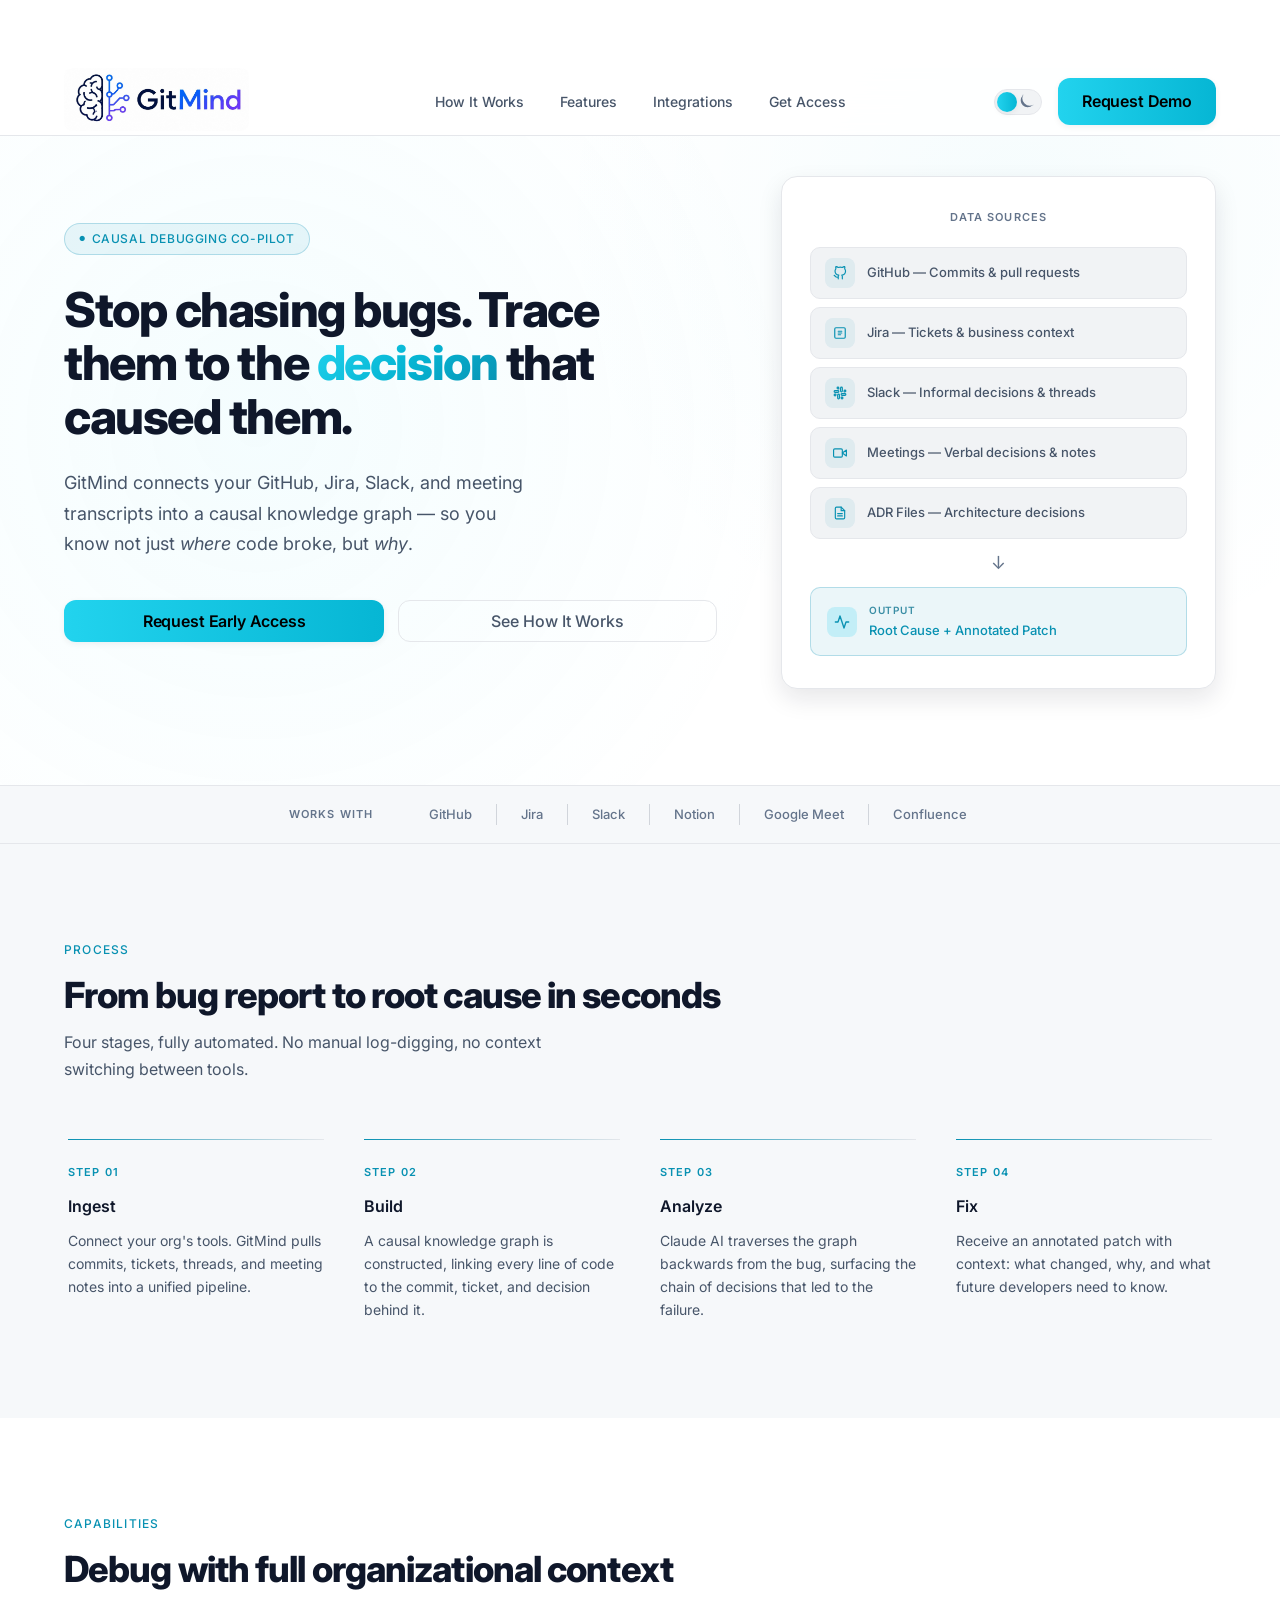
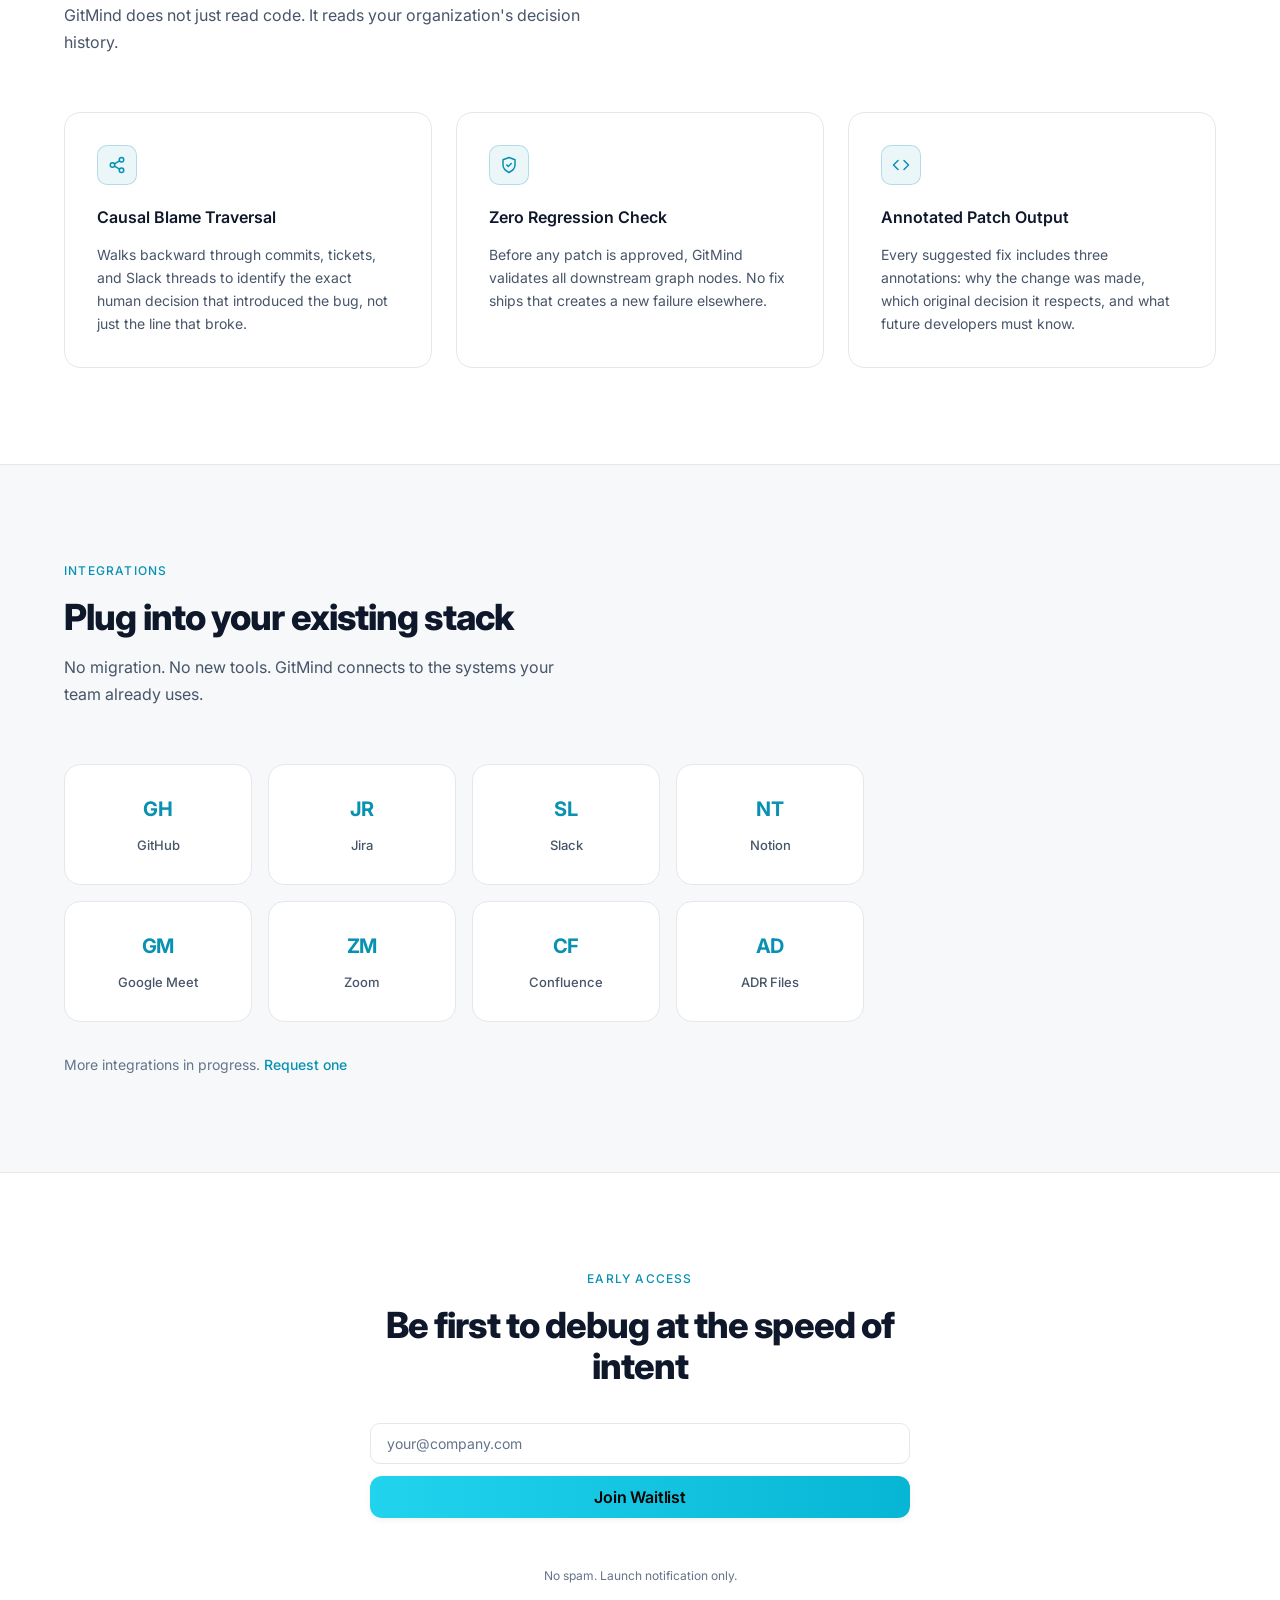
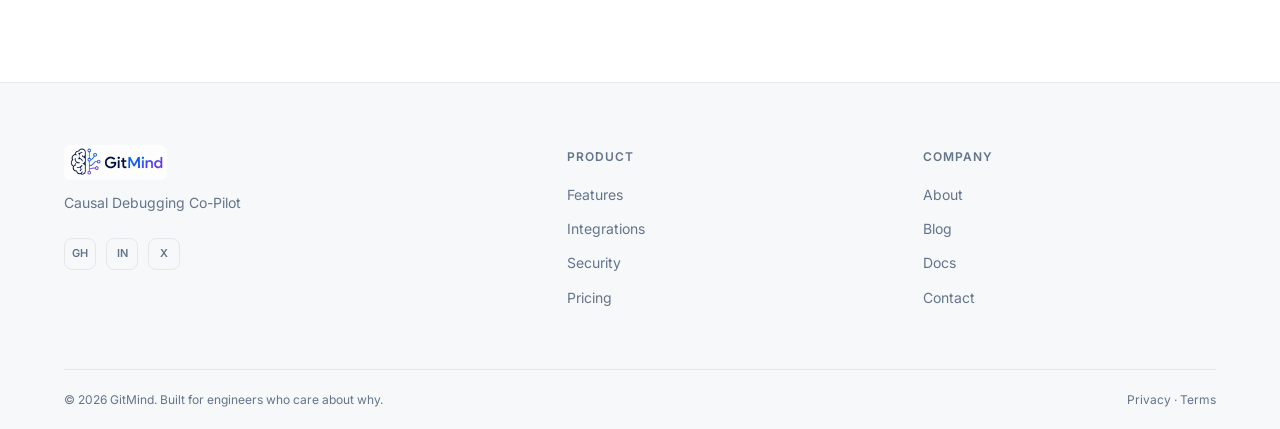
==== commit 1457aa27: "Update Gen Z mode toggle icon in index.html" ====
--- a/frontend/index.html
+++ b/frontend/index.html
@@ -32,7 +32,17 @@
     <button type="button" id="themeToggle" class="gm-theme-toggle" aria-label="Toggle Gen Z mode" aria-pressed="false">
       <span class="gm-theme-toggle-track">
         <svg class="gm-theme-icon gm-theme-icon-sun" width="12" height="12" viewBox="0 0 24 24" fill="none" stroke="currentColor" stroke-width="2" stroke-linecap="round" stroke-linejoin="round"><circle cx="12" cy="12" r="4"/><path d="M12 2v2M12 20v2M4.93 4.93l1.41 1.41M17.66 17.66l1.41 1.41M2 12h2M20 12h2M6.34 17.66l-1.41 1.41M19.07 4.93l-1.41 1.41"/></svg>
-        <span class="gm-theme-icon gm-theme-icon-genz" aria-hidden="true">&#128526;</span>
+        <span class="gm-theme-icon gm-theme-icon-genz" aria-hidden="true">
+  <svg
+    xmlns="http://www.w3.org/2000/svg"
+    width="18"
+    height="18"
+    viewBox="0 0 24 24"
+    fill="currentColor"
+  >
+    <path d="M21.75 15.5A9.75 9.75 0 0 1 8.5 2.25a.75.75 0 0 0-.86.98A8.25 8.25 0 1 0 20.77 16.36a.75.75 0 0 0 .98-.86z"/>
+  </svg>
+</span>
         <span class="gm-theme-toggle-thumb"></span>
       </span>
     </button>
--- a/frontend/style.css
+++ b/frontend/style.css
@@ -243,8 +243,9 @@
 }
 
 /* ── Theme Toggle Switch ──────────────────────────────────────
-   Slider: sun on the left, moon on the right, thumb slides right
-   and the page switches to [data-theme="dark"] when active. */
+   Slider: sun icon on the left, sunglasses (Gen Z mode) on the
+   right, thumb slides right and the page switches to
+   [data-theme="dark"] when active. */
 .gm-theme-toggle {
   background: none; border: none; padding: 0; cursor: pointer;
   display: inline-flex; align-items: center; flex-shrink: 0;
@@ -255,15 +256,17 @@
   background: var(--bg-hover);
   border: 1px solid var(--border);
   position: relative;
-  display: inline-flex; align-items: center;
-  padding: 0 5px;
   transition: background-color 0.25s ease, border-color 0.25s ease;
 }
 .gm-theme-icon {
-  position: relative; z-index: 1;
+  position: absolute; top: 50%; transform: translateY(-50%);
+  display: flex; align-items: center; justify-content: center;
+  font-size: 12px; line-height: 1;
   color: var(--text-muted);
   transition: color 0.25s ease;
 }
+.gm-theme-icon-sun  { left: 6px; }
+.gm-theme-icon-genz { right: 6px; }
 .gm-theme-toggle-thumb {
   position: absolute; top: 2px; left: 2px;
   width: 20px; height: 20px; border-radius: 50%;
@@ -271,6 +274,7 @@
   box-shadow: var(--shadow-sm);
   transform: translateX(0);
   transition: transform 0.25s ease;
+  z-index: 2;
 }
 [data-theme="dark"] .gm-theme-toggle-thumb { transform: translateX(22px); }
 .gm-theme-toggle:hover .gm-theme-toggle-track { border-color: var(--accent-border); }
@@ -858,6 +862,7 @@
 }
 
 .dm-tl-item  { position: relative; margin-bottom: 24px; }
+.dm-tl-item:last-child { margin-bottom: 0; }
 
 .dm-tl-dot {
   position: absolute; left: -24px; top: 4px;
